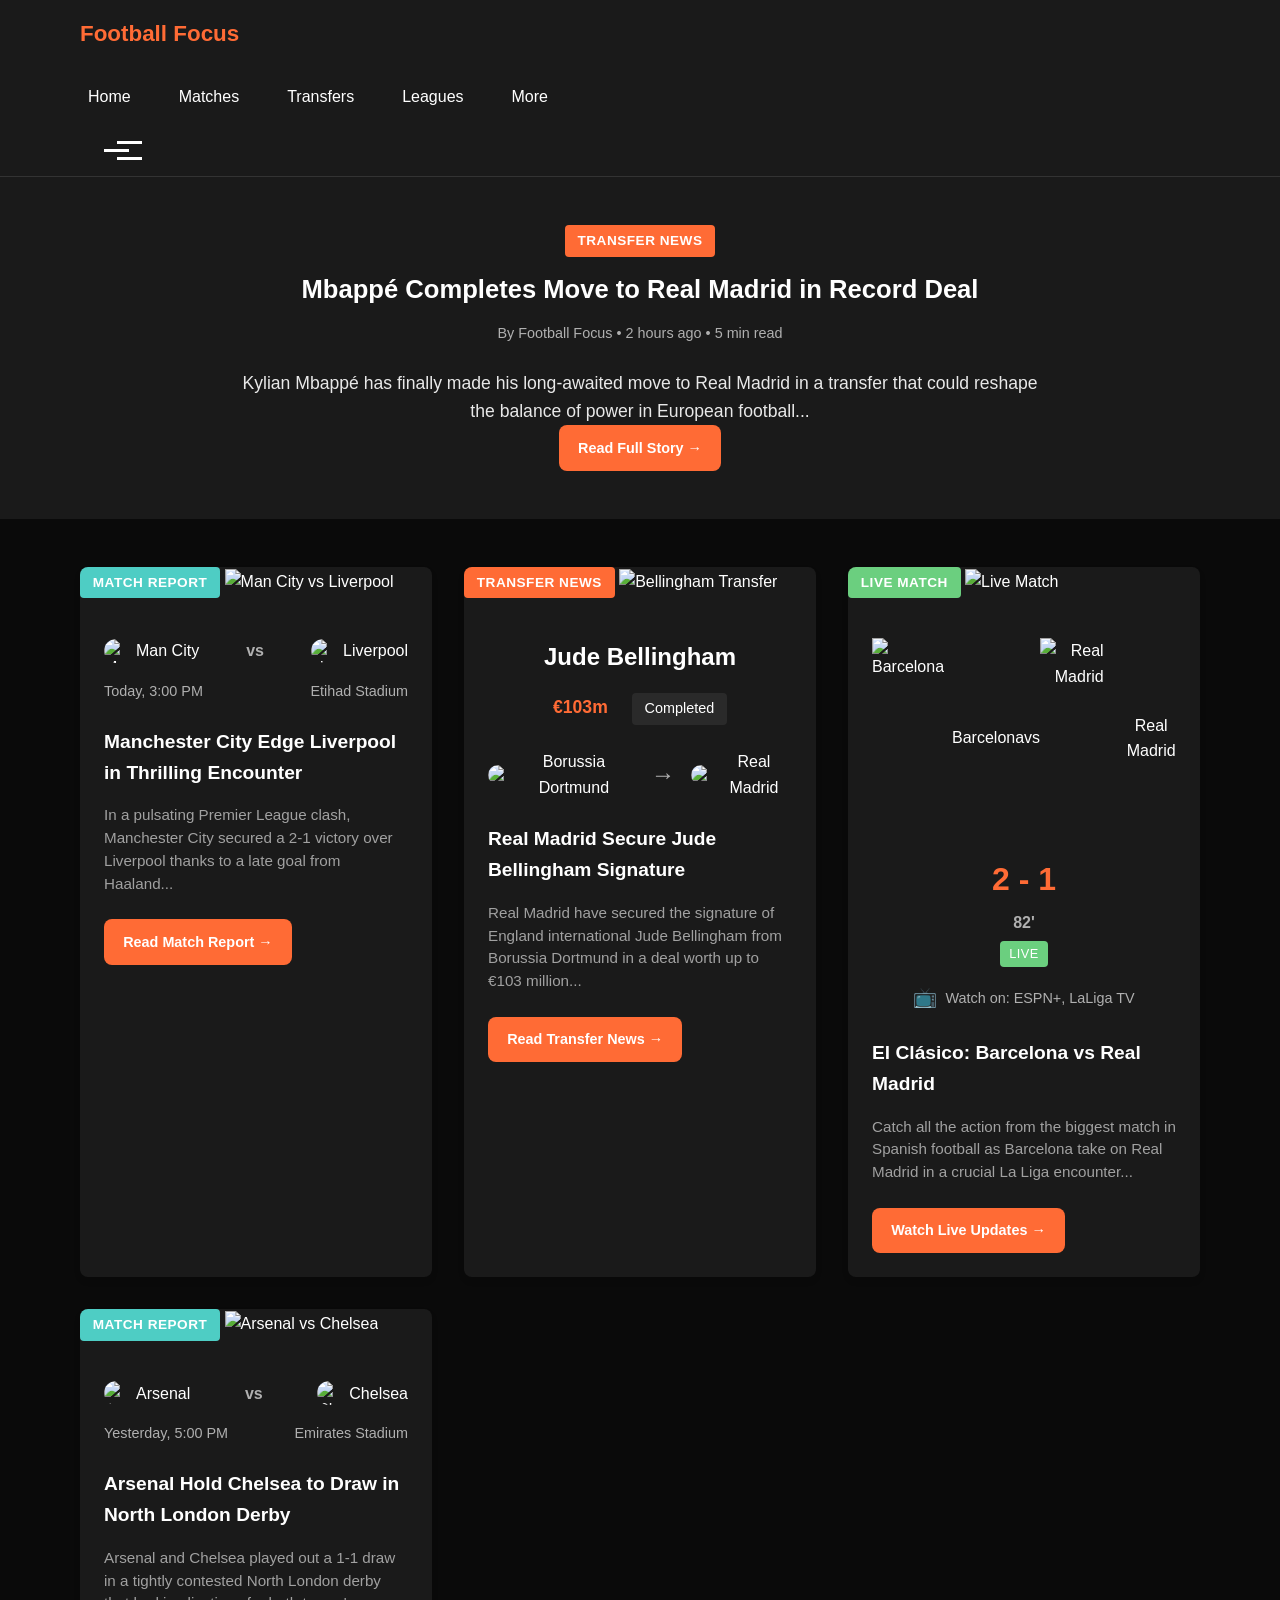
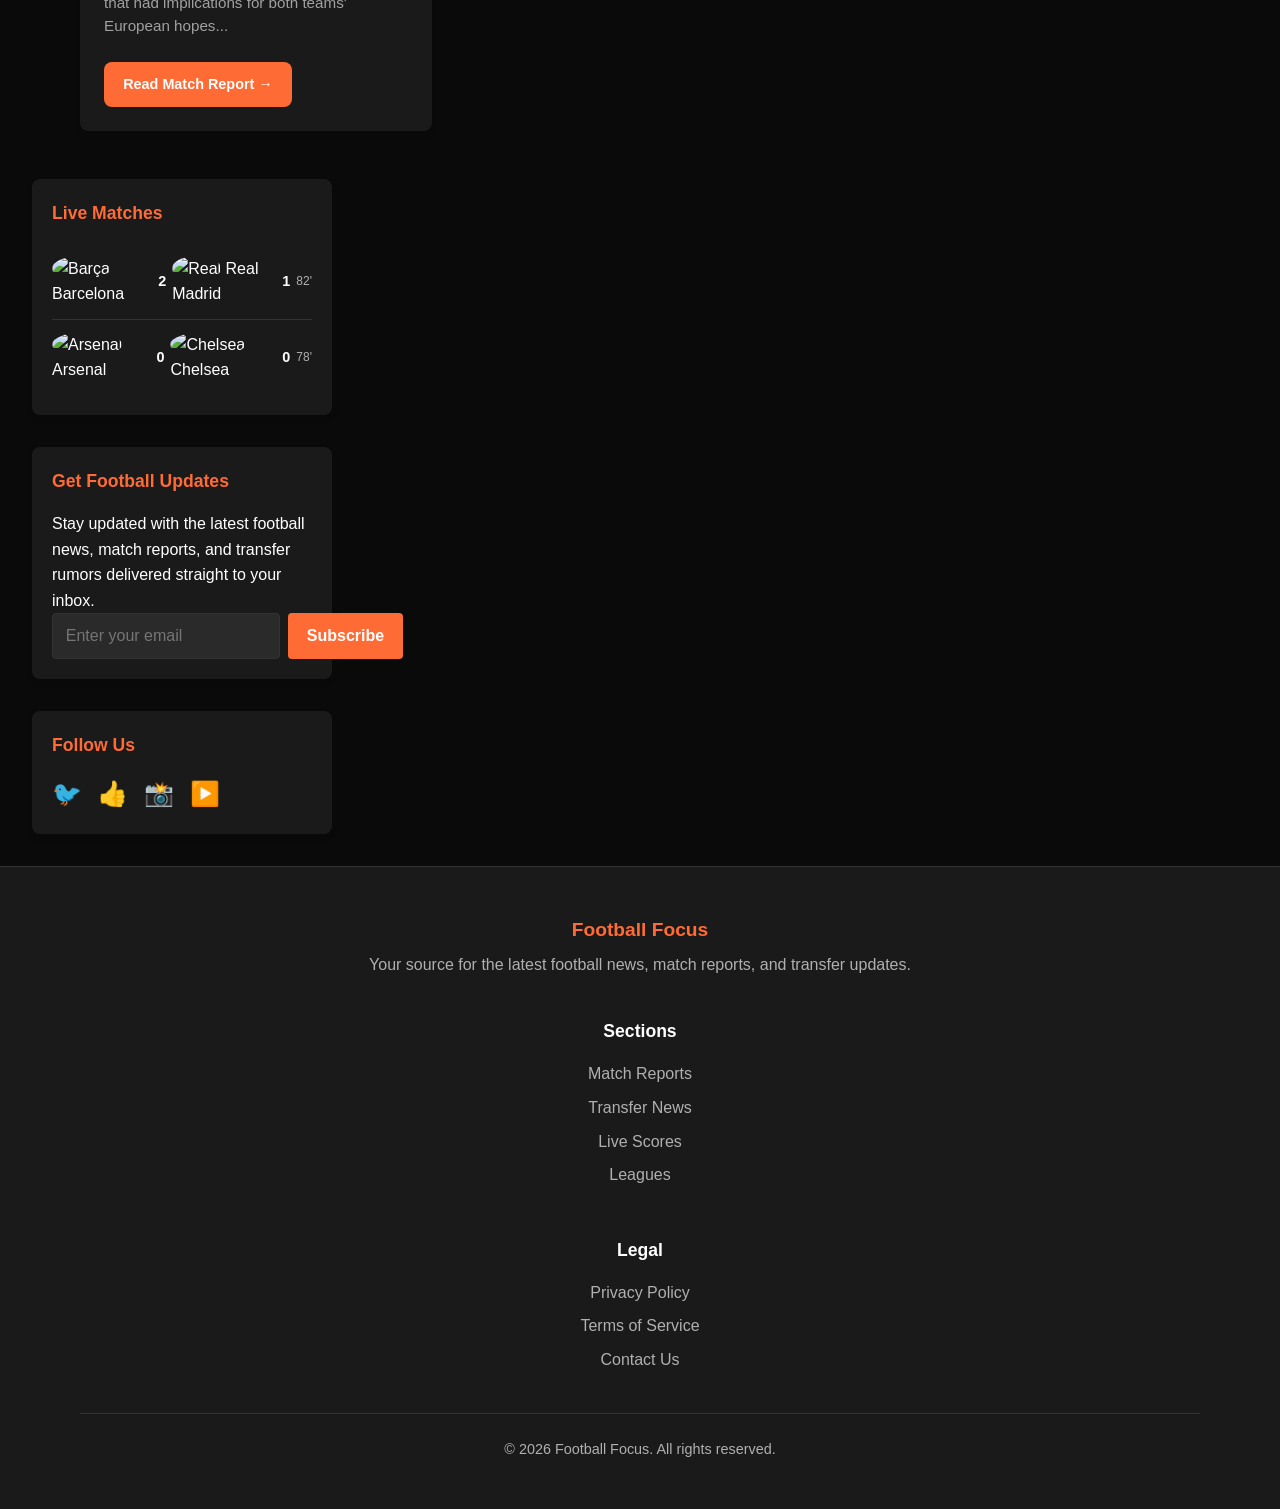
==== index.html @ b319844b "Initial commit: Football blog design for casual fans with dark mode, match reports, transfer news, a" ====
<!DOCTYPE html>
<html lang="en">
<head>
    <meta charset="UTF-8">
    <meta name="viewport" content="width=device-width, initial-scale=1.0">
    <title>Football Focus - Latest Football News</title>
    <link rel="stylesheet" href="style.css">
    <link rel="stylesheet" href="mobile.css">
</head>
<body>
    <header class="site-header">
        <div class="container">
            <div class="logo">
                <h1>Football Focus</h1>
            </div>
            <nav class="nav-menu">
                <ul>
                    <li><a href="#">Home</a></li>
                    <li><a href="#">Matches</a></li>
                    <li><a href="#">Transfers</a></li>
                    <li><a href="#">Leagues</a></li>
                    <li><a href="#">More</a></li>
                </ul>
            </nav>
            <button class="mobile-menu-toggle" aria-label="Open menu">
                <span class="hamburger"></span>
            </button>
        </div>
    </header>

    <main class="site-main">
        <section class="hero-section">
            <div class="container">
                <article class="featured-article">
                    <div class="article-category transfer-news">Transfer News</div>
                    <h2>Mbappé Completes Move to Real Madrid in Record Deal</h2>
                    <p class="article-meta">By Football Focus • 2 hours ago • 5 min read</p>
                    <p class="article-excerpt">Kylian Mbappé has finally made his long-awaited move to Real Madrid in a transfer that could reshape the balance of power in European football...</p>
                    <a href="#" class="read-more">Read Full Story →</a>
                </article>
            </div>
        </section>

        <section class="content-section">
            <div class="container">
                <div class="articles-grid">
                    <!-- Match Report -->
                    <article class="article-card match-report">
                        <div class="article-category match-report">Match Report</div>
                        <img src="https://via.placeholder.com/400x250/1a1a1a/ffffff?text=Man+City+vs+Liverpool" alt="Man City vs Liverpool">
                        <div class="match-info">
                            <div class="teams">
                                <div class="team home">
                                    <img src="https://via.placeholder.com/30/ffffff/000000?text=MC" alt="Man City">
                                    <span>Man City</span>
                                </div>
                                <div class="vs">vs</div>
                                <div class="team away">
                                    <img src="https://via.placeholder.com/30/ffffff/000000?text=LIV" alt="Liverpool">
                                    <span>Liverpool</span>
                                </div>
                            </div>
                            <div class="match-details">
                                <span class="match-time">Today, 3:00 PM</span>
                                <span class="match-venue">Etihad Stadium</span>
                            </div>
                        </div>
                        <h3>Manchester City Edge Liverpool in Thrilling Encounter</h3>
                        <p class="article-excerpt">In a pulsating Premier League clash, Manchester City secured a 2-1 victory over Liverpool thanks to a late goal from Haaland...</p>
                        <a href="#" class="read-more">Read Match Report →</a>
                    </article>

                    <!-- Transfer News -->
                    <article class="article-card transfer-news">
                        <div class="article-category transfer-news">Transfer News</div>
                        <img src="https://via.placeholder.com/400x250/1a1a1a/ffffff?text=Bellingham+Transfer" alt="Bellingham Transfer">
                        <div class="transfer-info">
                            <div class="player-name">Jude Bellingham</div>
                            <div class="transfer-details">
                                <span class="transfer-fee">€103m</span>
                                <span class="transfer-status">Completed</span>
                            </div>
                            <div class="clubs">
                                <div class="club from">
                                    <img src="https://via.placeholder.com/20/ffffff/000000?text=DOR" alt="Dortmund">
                                    <span>Borussia Dortmund</span>
                                </div>
                                <div class="arrow">→</div>
                                <div class="club to">
                                    <img src="https://via.placeholder.com/20/ffffff/000000?text=REAL" alt="Real Madrid">
                                    <span>Real Madrid</span>
                                </div>
                            </div>
                        </div>
                        <h3>Real Madrid Secure Jude Bellingham Signature</h3>
                        <p class="article-excerpt">Real Madrid have secured the signature of England international Jude Bellingham from Borussia Dortmund in a deal worth up to €103 million...</p>
                        <a href="#" class="read-more">Read Transfer News →</a>
                    </article>

                    <!-- Live Match Info -->
                    <article class="article-card live-match">
                        <div class="article-category live-match">Live Match</div>
                        <img src="https://via.placeholder.com/400x250/1a1a1a/ffffff?text=Live+Match" alt="Live Match">
                        <div class="live-match-info">
                            <div class="teams">
                                <div class="team home">
                                    <img src="https://via.placeholder.com/30/ffffff/000000?text=BAR" alt="Barcelona">
                                    <span>Barcelona</span>
                                </div>
                                <div class="vs">vs</div>
                                <div class="team away">
                                    <img src="https://via.placeholder.com/30/ffffff/000000?text=REAL" alt="Real Madrid">
                                    <span>Real Madrid</span>
                                </div>
                            </div>
                            <div class="match-status">
                                <div class="score">2 - 1</div>
                                <div class="match-time">82'</div>
                                <div class="match-status-text">Live</div>
                            </div>
                            <div class="where-to-watch">
                                <span class="watch-icon">📺</span>
                                <span>Watch on: ESPN+, LaLiga TV</span>
                            </div>
                        </div>
                        <h3>El Clásico: Barcelona vs Real Madrid</h3>
                        <p class="article-excerpt">Catch all the action from the biggest match in Spanish football as Barcelona take on Real Madrid in a crucial La Liga encounter...</p>
                        <a href="#" class="read-more">Watch Live Updates →</a>
                    </article>

                    <!-- Another Match Report -->
                    <article class="article-card match-report">
                        <div class="article-category match-report">Match Report</div>
                        <img src="https://via.placeholder.com/400x250/1a1a1a/ffffff?text=Arsenal+Chelsea" alt="Arsenal vs Chelsea">
                        <div class="match-info">
                            <div class="teams">
                                <div class="team home">
                                    <img src="https://via.placeholder.com/30/ffffff/000000?text=ARS" alt="Arsenal">
                                    <span>Arsenal</span>
                                </div>
                                <div class="vs">vs</div>
                                <div class="team away">
                                    <img src="https://via.placeholder.com/30/ffffff/000000?text=CHE" alt="Chelsea">
                                    <span>Chelsea</span>
                                </div>
                            </div>
                            <div class="match-details">
                                <span class="match-time">Yesterday, 5:00 PM</span>
                                <span class="match-venue">Emirates Stadium</span>
                            </div>
                        </div>
                        <h3>Arsenal Hold Chelsea to Draw in North London Derby</h3>
                        <p class="article-excerpt">Arsenal and Chelsea played out a 1-1 draw in a tightly contested North London derby that had implications for both teams' European hopes...</p>
                        <a href="#" class="read-more">Read Match Report →</a>
                    </article>
                </div>
            </div>
        </section>

        <aside class="sidebar">
            <div class="widget live-tracker">
                <h3>Live Matches</h3>
                <div class="live-match-item">
                    <div class="teams">
                        <div class="team">
                            <img src="https://via.placeholder.com/20/ffffff/000000?text=BAR" alt="Barça">
                            <span>Barcelona</span>
                        </div>
                        <span class="score">2</span>
                    </div>
                    <div class="teams">
                        <div class="team">
                            <img src="https://via.placeholder.com/20/ffffff/000000?text=REAL" alt="Real">
                            <span>Real Madrid</span>
                        </div>
                        <span class="score">1</span>
                    </div>
                    <div class="match-time">82'</div>
                </div>
                <div class="live-match-item">
                    <div class="teams">
                        <div class="team">
                            <img src="https://via.placeholder.com/20/ffffff/000000?text=ARS" alt="Arsenal">
                            <span>Arsenal</span>
                        </div>
                        <span class="score">0</span>
                    </div>
                    <div class="teams">
                        <div class="team">
                            <img src="https://via.placeholder.com/20/ffffff/000000?text=CHE" alt="Chelsea">
                            <span>Chelsea</span>
                        </div>
                        <span class="score">0</span>
                    </div>
                    <div class="match-time">78'</div>
                </div>
            </div>
            
            <div class="widget newsletter">
                <h3>Get Football Updates</h3>
                <p>Stay updated with the latest football news, match reports, and transfer rumors delivered straight to your inbox.</p>
                <form class="newsletter-form">
                    <input type="email" placeholder="Enter your email" required>
                    <button type="submit">Subscribe</button>
                </form>
            </div>
            
            <div class="widget social">
                <h3>Follow Us</h3>
                <div class="social-links">
                    <a href="#" aria-label="Twitter"><span>🐦</span></a>
                    <a href="#" aria-label="Facebook"><span>👍</span></a>
                    <a href="#" aria-label="Instagram"><span>📸</span></a>
                    <a href="#" aria-label="YouTube"><span>▶️</span></a>
                </div>
            </div>
        </aside>
    </main>

    <footer class="site-footer">
        <div class="container">
            <div class="footer-content">
                <div class="footer-info">
                    <h4>Football Focus</h4>
                    <p>Your source for the latest football news, match reports, and transfer updates.</p>
                </div>
                <div class="footer-links">
                    <h4>Sections</h4>
                    <ul>
                        <li><a href="#">Match Reports</a></li>
                        <li><a href="#">Transfer News</a></li>
                        <li><a href="#">Live Scores</a></li>
                        <li><a href="#">Leagues</a></li>
                    </ul>
                </div>
                <div class="footer-links">
                    <h4>Legal</h4>
                    <ul>
                        <li><a href="#">Privacy Policy</a></li>
                        <li><a href="#">Terms of Service</a></li>
                        <li><a href="#">Contact Us</a></li>
                    </ul>
                </div>
            </div>
            <div class="footer-bottom">
                <p>&copy; 2026 Football Focus. All rights reserved.</p>
            </div>
        </div>
    </footer>

    <script src="script.js"></script>
</body>
</html>
---- style.css ----
/* Football Focus - Dark Mode Blog Design */
:root {
    --bg-primary: #0a0a0a;
    --bg-secondary: #1a1a1a;
    --bg-tertiary: #2a2a2a;
    --text-primary: #ffffff;
    --text-secondary: #b0b0b0;
    --accent-primary: #ff6b35;
    --accent-secondary: #4ecdc4;
    --border-color: #333333;
    --success-color: #6bcf7f;
    --warning-color: #ffd93d;
    --error-color: #ff6b6b;
    
    --font-primary: 'Inter', -apple-system, BlinkMacSystemFont, 'Segoe UI', Roboto, sans-serif;
    
    --border-radius: 8px;
    --border-radius-sm: 4px;
    --transition-speed: 0.3s;
}

* {
    margin: 0;
    padding: 0;
    box-sizing: border-box;
}

body {
    font-family: var(--font-primary);
    background-color: var(--bg-primary);
    color: var(--text-primary);
    line-height: 1.6;
}

.container {
    width: 90%;
    max-width: 1200px;
    margin: 0 auto;
    padding: 0 1rem;
}

a {
    color: var(--text-primary);
    text-decoration: none;
    transition: color var(--transition-speed);
}

a:hover {
    color: var(--accent-primary);
}

/* Header Styles */
.site-header {
    background-color: var(--bg-secondary);
    border-bottom: 1px solid var(--border-color);
    position: sticky;
    top: 0;
    z-index: 1000;
}

.logo h1 {
    font-size: 1.8rem;
    font-weight: 700;
    color: var(--accent-primary);
    padding: 1.5rem 0;
}

.nav-menu ul {
    display: flex;
    list-style: none;
    gap: 2rem;
}

.nav-menu ul li a {
    font-weight: 500;
    padding: 0.5rem 0;
    position: relative;
}

.nav-menu ul li a::after {
    content: '';
    position: absolute;
    bottom: 0;
    left: 0;
    width: 0;
    height: 2px;
    background-color: var(--accent-primary);
    transition: width var(--transition-speed);
}

.nav-menu ul li a:hover::after {
    width: 100%;
}

.mobile-menu-toggle {
    display: none;
    background: none;
    border: none;
    color: var(--text-primary);
    font-size: 1.5rem;
    padding: 1.5rem;
}

.hamburger {
    display: block;
    width: 25px;
    height: 3px;
    background-color: var(--text-primary);
    position: relative;
}

.hamburger::before,
.hamburger::after {
    content: '';
    position: absolute;
    width: 25px;
    height: 3px;
    background-color: var(--text-primary);
}

.hamburger::before {
    top: -8px;
}

.hamburger::after {
    top: 8px;
}

/* Hero Section */
.hero-section {
    padding: 3rem 0;
    background-color: var(--bg-secondary);
}

.featured-article {
    text-align: center;
    max-width: 800px;
    margin: 0 auto;
}

.article-category {
    display: inline-block;
    background-color: var(--accent-primary);
    color: white;
    padding: 0.3rem 0.8rem;
    border-radius: var(--border-radius-sm);
    font-size: 0.85rem;
    font-weight: 600;
    text-transform: uppercase;
    letter-spacing: 0.5px;
    margin-bottom: 1rem;
}

.transfer-article .article-category {
    background-color: var(--accent-primary);
}

.match-report .article-category {
    background-color: var(--accent-secondary);
}

.live-match .article-category {
    background-color: var(--success-color);
}

.featured-article h2 {
    font-size: 2.2rem;
    margin-bottom: 1rem;
    line-height: 1.3;
}

.article-meta {
    color: var(--text-secondary);
    font-size: 0.9rem;
    margin-bottom: 1.5rem;
}

.article-excerpt {
    font-size: 1.1rem;
    margin-bottom 2rem;
    opacity: 0.9;
}

.read-more {
    display: inline-block;
    background-color: var(--accent-primary);
    color: white;
    padding: 0.8rem 1.5rem;
    border-radius: var(--border-radius);
    font-weight: 600;
    transition: background-color var(--transition-speed);
}

.read-more:hover {
    background-color: #e55a2b;
}

/* Content Section */
.content-section {
    padding: 3rem 0;
}

.articles-grid {
    display: grid;
    grid-template-columns: repeat(auto-fit, minmax(300px, 1fr));
    gap: 2rem;
}

.article-card {
    background-color: var(--bg-secondary);
    border-radius: var(--border-radius);
    overflow: hidden;
    box-shadow: 0 4px 6px rgba(0, 0, 0, 0.1);
    transition: transform var(--transition-speed), box-shadow var(--transition-speed);
}

.article-card:hover {
    transform: translateY(-5px);
    box-shadow: 0 8px 15px rgba(0, 0, 0, 0.2);
}

.article-card img {
    width: 100%;
    height: 200px;
    object-fit: cover;
}

.match-info, .transfer-info, .live-match-info {
    padding: 1.5rem;
}

.match-info .teams {
    display: flex;
    align-items: center;
    justify-content: space-between;
    margin-bottom: 1rem;
}

.match-info .team {
    display: flex;
    align-items: center;
    gap: 0.5rem;
}

.match-info .team img {
    width: 24px;
    height: 24px;
    border-radius: 50%;
}

.match-info .vs {
    font-weight: 600;
    color: var(--text-secondary);
}

.match-info .match-details {
    display: flex;
    justify-content: space-between;
    font-size: 0.9rem;
    color: var(--text-secondary);
    margin-top: 1rem;
}

.match-info .match-time,
.match-info .match-venue {
    display: flex;
    align-items: center;
    gap: 0.3rem;
}

.transfer-info {
    text-align: center;
}

.transfer-info .player-name {
    font-size: 1.5rem;
    font-weight: 600;
    margin-bottom: 1rem;
}

.transfer-info .transfer-details {
    display: flex;
    justify-content: center;
    gap: 1.5rem;
    margin-bottom: 1.5rem;
    font-size: 1.1rem;
}

.transfer-info .transfer-fee {
    color: var(--accent-primary);
    font-weight: 600;
}

.transfer-info .transfer-status {
    background-color: var(--bg-tertiary);
    color: var(--text-primary);
    padding: 0.3rem 0.8rem;
    border-radius: var(--border-radius-sm);
    font-size: 0.9rem;
}

.transfer-info .clubs {
    display: flex;
    align-items: center;
    justify-content: center;
    gap: 1rem;
}

.transfer-info .club {
    display: flex;
    align-items: center;
    gap: 0.3rem;
}

.transfer-info .club img {
    width: 20px;
    height: 20px;
    border-radius: 50%;
}

.transfer-info .arrow {
    font-size: 1.5rem;
    color: var(--text-secondary);
}

.live-match-info {
    text-align: center;
}

.live-match-info .teams {
    display: flex;
    align-items: center;
    justify-content: space-between;
    margin-bottom: 1rem;
}

.live-match-info .team {
    display: flex;
    align-items: center;
    gap: 0.5rem;
}

.live-match-info .match-status {
    display: flex;
    flex-direction: column;
    align-items: center;
    gap: 0.3rem;
}

.live-match-info .score {
    font-size: 2rem;
    font-weight: 700;
    color: var(--accent-primary);
}

.live-match-info .match-time {
    font-weight: 600;
    color: var(--text-secondary);
}

.live-match-info .match-status-text {
    background-color: var(--success-color);
    color: white;
    padding: 0.2rem 0.6rem;
    border-radius: var(--border-radius-sm);
    font-size: 0.8rem;
    text-transform: uppercase;
    letter-spacing: 0.5px;
}

.live-match-info .where-to-watch {
    display: flex;
    align-items: center;
    justify-content: center;
    gap: 0.5rem;
    margin-top: 1rem;
    font-size: 0.9rem;
    color: var(--text-secondary);
}

.live-match-info .watch-icon {
    font-size: 1.2rem;
}

.article-card h3 {
    font-size: 1.4rem;
    margin: 0 1.5rem 1rem;
}

.article-card .article-excerpt {
    margin: 0 1.5rem 1.5rem;
    color: var(--text-secondary);
    line-height: 1.5;
}

.article-card .read-more {
    display: block;
    width: fit-content;
    margin: 0 1.5rem 1.5rem;
}

/* Sidebar Styles */
.sidebar {
    display: none; /* Hidden on mobile by default */
}

@media (min-width: 768px) {
    .sidebar {
        display: block;
        width: 300px;
        margin-left: 2rem;
    }
    
    .content-section {
        display: flex;
        gap: 2rem;
    }
    
    .articles-grid {
        grid-template-columns: repeat(auto-fill, minmax(280px, 1fr));
        flex: 1;
    }
}

.widget {
    background-color: var(--bg-secondary);
    border-radius: var(--border-radius);
    padding: 1.5rem;
    margin-bottom: 2rem;
    box-shadow: 0 4px 6px rgba(0, 0, 0, 0.1);
}

.widget h3 {
    font-size: 1.2rem;
    margin-bottom: 1rem;
    color: var(--accent-primary);
}

.live-tracker .live-match-item {
    display: flex;
    justify-content: space-between;
    align-items: center;
    padding: 1rem 0;
    border-bottom: 1px solid var(--border-color);
}

.live-tracker .live-match-item:last-child {
    border-bottom: none;
}

.live-tracker .teams {
    display: flex;
    align-items: center;
    gap: 0.5rem;
}

.live-tracker .team img {
    width: 16px;
    height: 16px;
    border-radius: 50%;
}

.live-tracker .score {
    font-weight: 600;
    min-width: 25px;
    text-align: center;
}

.live-tracker .match-time {
    font-size: 0.85rem;
    color: var(--text-secondary);
}

.newsletter-form {
    display: flex;
    gap: 0.5rem;
}

.newsletter-form input {
    flex: 1;
    padding: 0.8rem;
    border: 1px solid var(--border-color);
    background-color: var(--bg-tertiary);
    color: var(--text-primary);
    border-radius: var(--border-radius-sm);
}

.newsletter-form button {
    background-color: var(--accent-primary);
    color: white;
    border: none;
    padding: 0.8rem 1.2rem;
    border-radius: var(--border-radius-sm);
    font-weight: 600;
    cursor: pointer;
    transition: background-color var(--transition-speed);
}

.newsletter-form button:hover {
    background-color: #e55a2b;
}

.social-links {
    display: flex;
    gap: 1rem;
}

.social-links a {
    font-size: 1.5rem;
    transition: transform var(--transition-speed);
}

.social-links a:hover {
    transform: translateY(-3px);
    color: var(--accent-primary);
}

/* Footer Styles */
.site-footer {
    background-color: var(--bg-secondary);
    border-top: 1px solid var(--border-color);
    padding: 3rem 0;
}

.footer-content {
    display: flex;
    justify-content: space-between;
    flex-wrap: wrap;
    gap: 2rem;
    margin-bottom: 2rem;
}

.footer-info h4 {
    font-size: 1.2rem;
    margin-bottom: 0.5rem;
    color: var(--accent-primary);
}

.footer-info p {
    color: var(--text-secondary);
    line-height: 1.5;
}

.footer-links h4 {
    font-size: 1.1rem;
    margin-bottom: 1rem;
    color: var(--text-primary);
}

.footer-links ul {
    list-style: none;
}

.footer-links ul li {
    margin-bottom: 0.5rem;
}

.footer-links ul li a {
    color: var(--text-secondary);
    transition: color var(--transition-speed);
}

.footer-links ul li a:hover {
    color: var(--text-primary);
}

.footer-bottom {
    text-align: center;
    color: var(--text-secondary);
    font-size: 0.9rem;
    border-top: 1px solid var(--border-color);
    padding-top: 1.5rem;
}

/* Responsive Breakpoints */
@media (max-width: 768px) {
    .nav-menu {
        display: none;
    }
    
    .mobile-menu-toggle {
        display: block;
    }
    
    .logo h1 {
        font-size: 1.5rem;
    }
    
    .hero-section {
        padding: 2rem 0;
    }
    
    .featured-article h2 {
        font-size: 1.8rem;
    }
    
    .articles-grid {
        grid-template-columns: 1fr;
    }
    
    .sidebar {
        display: none;
    }
    
    .footer-content {
        flex-direction: column;
        text-align: center;
    }
    
    .footer-links {
        margin-top: 1.5rem;
    }
    
    .footer-links h4 {
        margin-top: 1.5rem;
    }
}

/* Dark Mode Enhancements */
@media (prefers-color-scheme: dark) {
    :root {
        --bg-primary: #0a0a0a;
        --bg-secondary: #1a1a1a;
        --bg-tertiary: #2a2a2a;
    }
}

/* Animation for live scores */
@keyframes pulse {
    0% {
        opacity: 1;
    }
    50% {
        opacity: 0.7;
    }
    100% {
        opacity: 1;
    }
}

.live-match-info .score {
    animation: pulse 2s infinite;
}
---- mobile.css ----
/* Mobile-Specific Enhancements for Football Focus */

/* Touch-friendly adjustments */
.nav-menu ul li a {
    padding: 1rem 0.5rem;
    min-height: 44px; /* Minimum touch target size */
    display: flex;
    align-items: center;
}

.mobile-menu-toggle {
    min-width: 44px;
    min-height: 44px;
    display: flex;
    align-items: center;
    justify-content: center;
}

/* Article card touch enhancements */
.article-card {
    touch-action: manipulation; /* Better touch response */
}

.article-card:active {
    transform: translateY(-2px);
}

/* Form element touch optimization */
.newsletter-form input,
.newsletter-form button {
    min-height: 44px;
    font-size: 1rem; /* Readable on small screens */
}

/* Improved spacing for mobile */
.widget {
    padding: 1.25rem;
}

.widget h3 {
    font-size: 1.1rem;
}

.live-tracker .live-match-item {
    padding: 0.75rem 0;
}

.live-tracker .team img {
    width: 14px;
    height: 14px;
}

.live-tracker .score {
    min-width: 20px;
    font-size: 0.9rem;
}

.live-tracker .match-time {
    font-size: 0.75rem;
}

/* Footer adjustments for mobile */
.footer-content {
    gap: 1.5rem;
}

.footer-info,
.footer-links {
    text-align: center;
    width: 100%;
}

.footer-links h4 {
    margin-top: 1rem;
}

/* Header logo adjustment */
.logo h1 {
    font-size: 1.4rem;
    padding: 1rem 0;
}

/* Article typography adjustments for mobile */
.featured-article h2 {
    font-size: 1.6rem;
}

.article-card h3 {
    font-size: 1.2rem;
}

.article-card .article-excerpt {
    font-size: 0.95rem;
}

.read-more {
    padding: 0.7rem 1.2rem;
    font-size: 0.9rem;
}

/* Hamburger menu animation */
.hamburger.active {
    background-color: transparent;
}

.hamburger.active::before {
    transform: rotate(45deg) translate(5px, 5px);
    background-color: var(--text-primary);
}

.hamburger.active::after {
    transform: rotate(-45deg) translate(5px, -5px);
    background-color: var(--text-primary);
}

/* Prevent text selection on double tap */
* {
    -webkit-touch-callout: none; /* iOS Safari */
    -webkit-user-select: none; /* Safari */
    -khtml-user-select: none; /* Konqueror HTML */
    -moz-user-select: none; /* Firefox */
    -ms-user-select: none; /* IE */
    user-select: none; /* Non-prefixed version, currently supported by Chrome, Edge, Opera and Safari */
}

a, button, input, textarea, select {
    -webkit-user-select: text; /* Allow text selection in interactive elements */
    -moz-user-select: text;
    -ms-user-select: text;
    user-select: text;
}
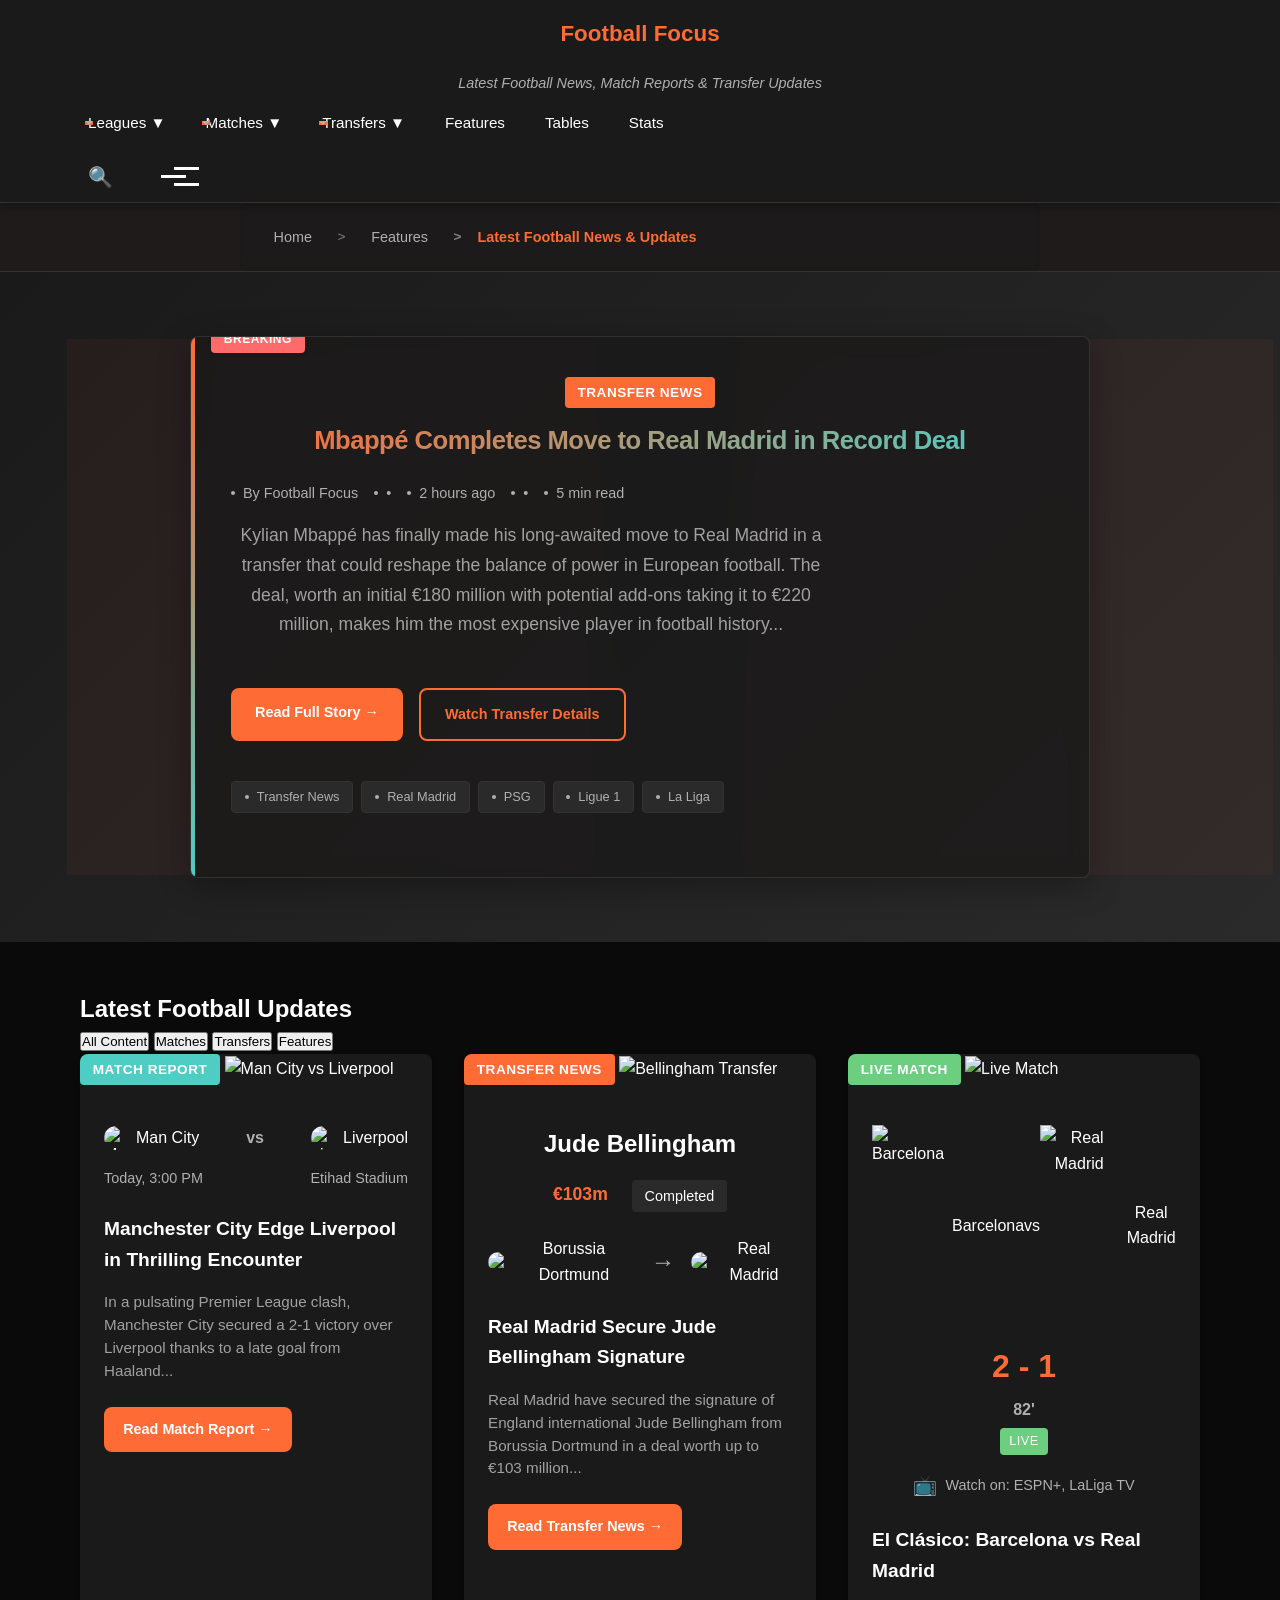
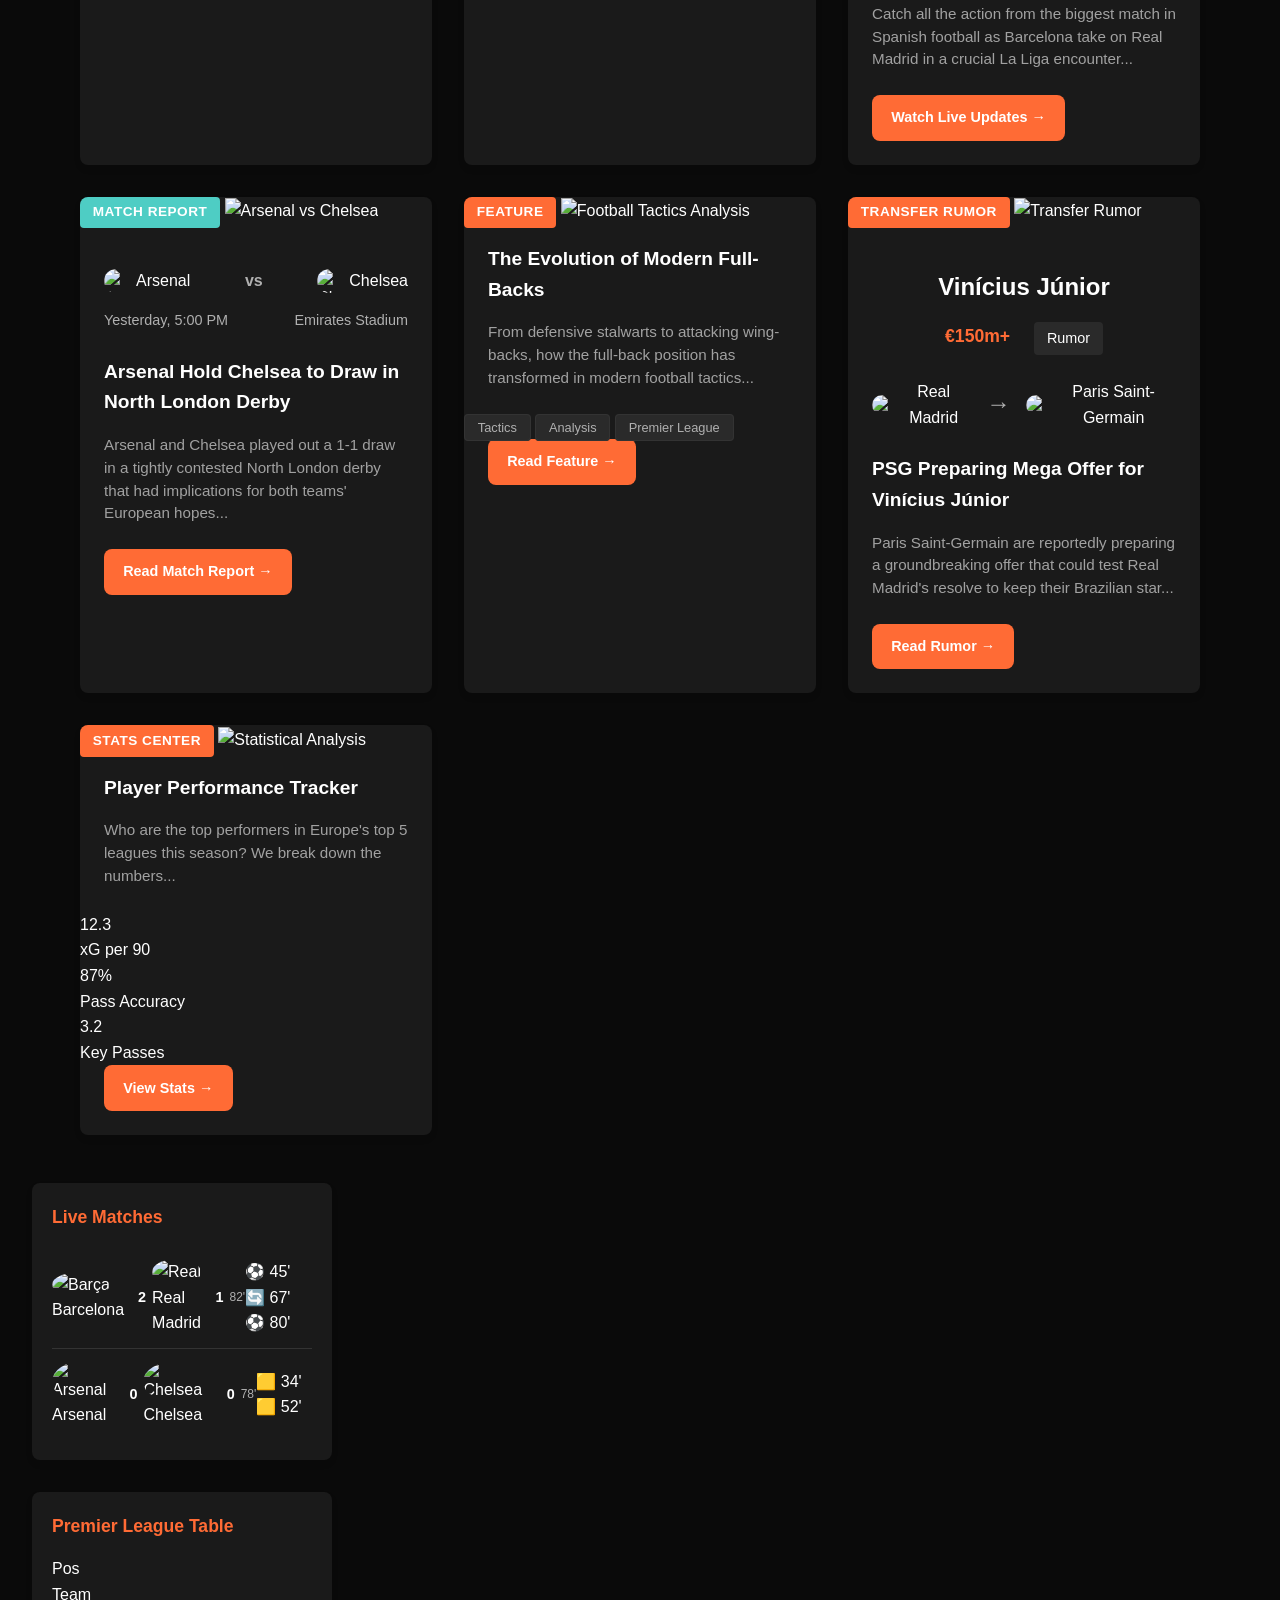
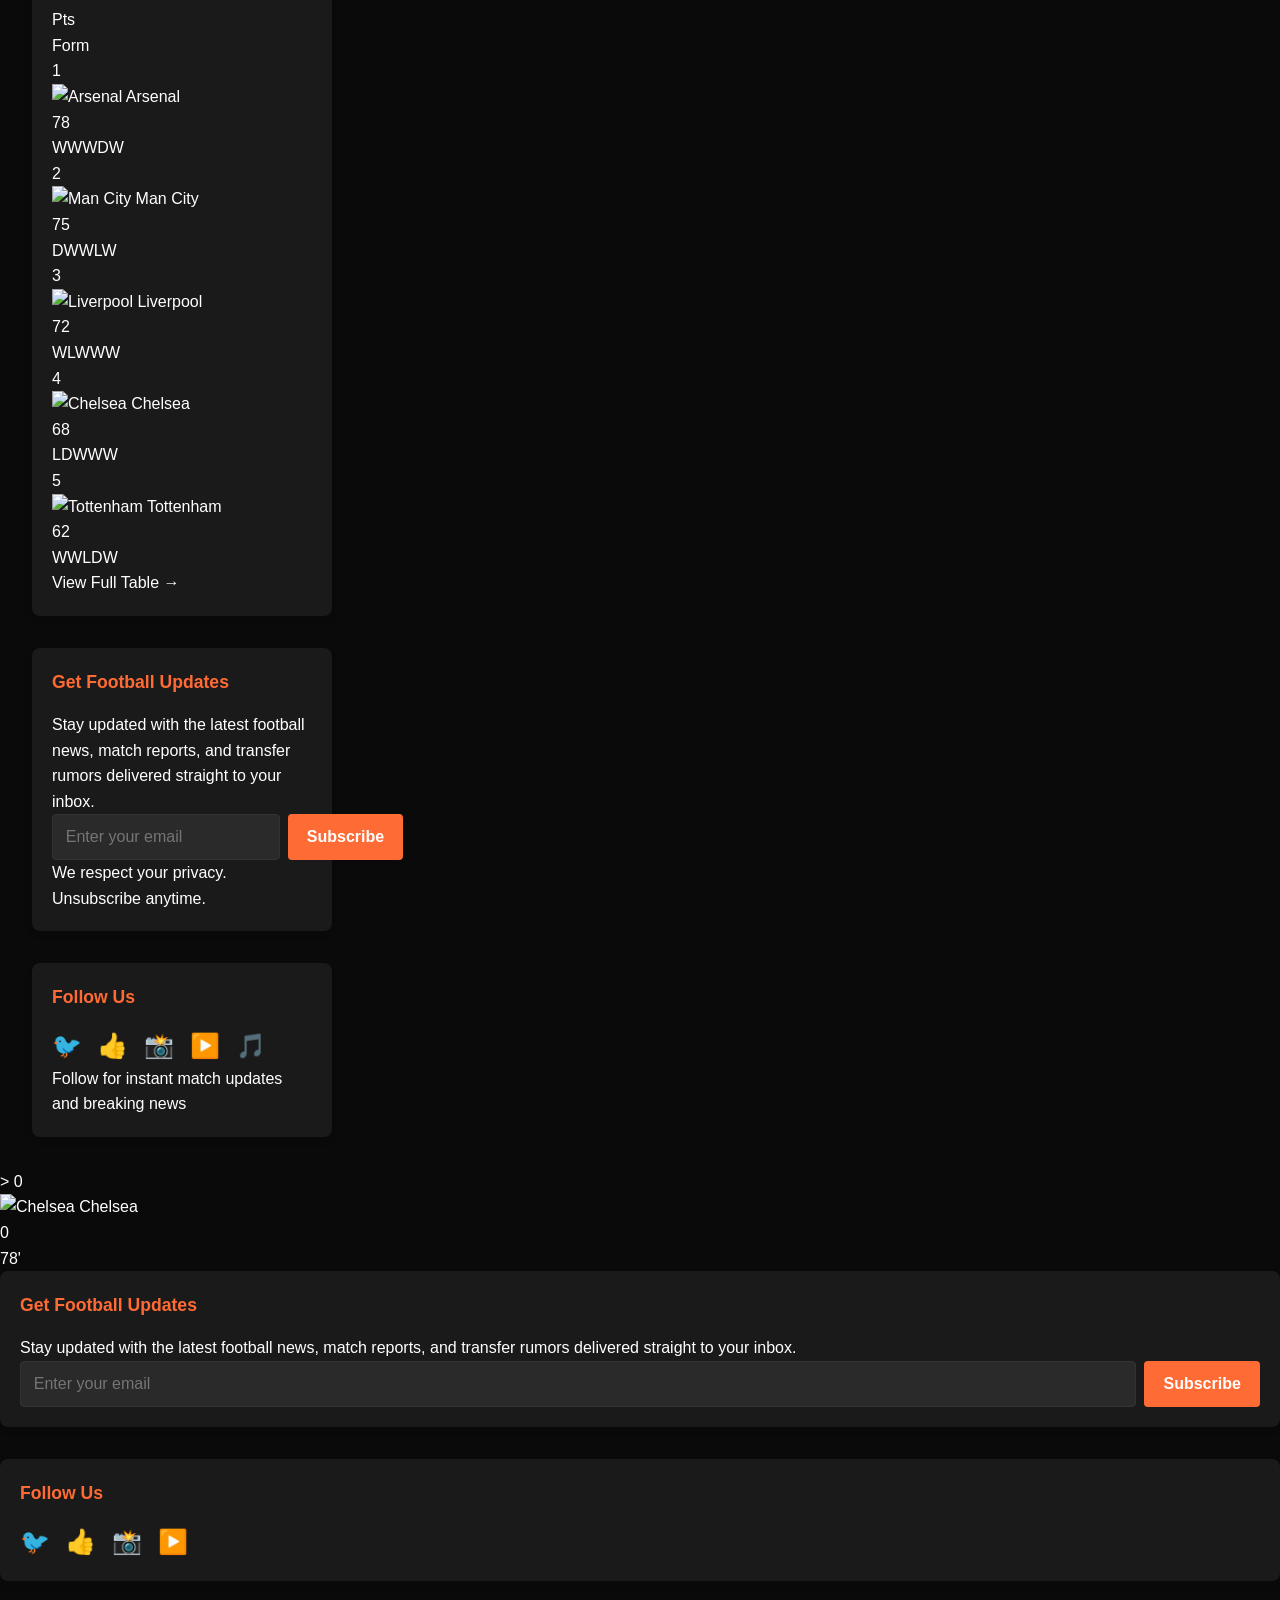
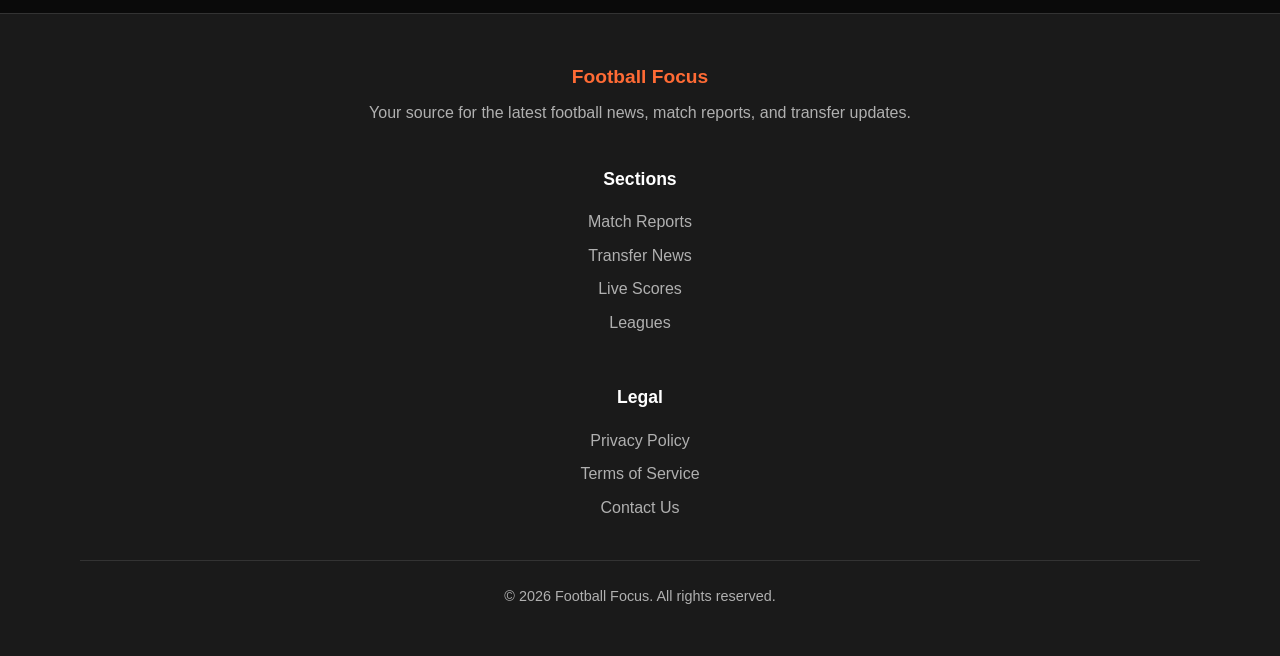
==== commit 9469304b: "Final update: Enhanced football blog design with improved menus, featured section, breadcrumbs, and " ====
--- a/index.html
+++ b/index.html
@@ -12,37 +12,117 @@
         <div class="container">
             <div class="logo">
                 <h1>Football Focus</h1>
+                <p class="tagline">Latest Football News, Match Reports & Transfer Updates</p>
             </div>
             <nav class="nav-menu">
                 <ul>
-                    <li><a href="#">Home</a></li>
-                    <li><a href="#">Matches</a></li>
-                    <li><a href="#">Transfers</a></li>
-                    <li><a href="#">Leagues</a></li>
-                    <li><a href="#">More</a></li>
+                    <li class="has-dropdown">
+                        <a href="#">Leagues ▼</a>
+                        <ul class="dropdown-menu">
+                            <li><a href="#">Premier League</a></li>
+                            <li><a href="#">La Liga</a></li>
+                            <li><a href="#">Bundesliga</a></li>
+                            <li><a href="#">Serie A</a></li>
+                            <li><a href="#">Ligue 1</a></li>
+                            <li><a href="#">Champions League</a></li>
+                            <li><a href="#">Europa League</a></li>
+                            <li><a href="#">International</a></li>
+                        </ul>
+                    </li>
+                    <li class="has-dropdown">
+                        <a href="#">Matches ▼</a>
+                        <ul class="dropdown-menu">
+                            <li><a href="#">Today's Matches</a></li>
+                            <li><a href="#">Live Now</a></li>
+                            <li><a href="#">Upcoming Fixtures</a></li>
+                            <li><a href="#">Recent Results</a></li>
+                        </ul>
+                    </li>
+                    <li class="has-dropdown">
+                        <a href="#">Transfers ▼</a>
+                        <ul class="dropdown-menu">
+                            <li><a href="#">Latest Transfers</a></li>
+                            <li><a href="#">Transfer Rumors</a></li>
+                            <li><a href="#">Free Agents</a></li>
+                            <li><a href="#">Transfer Deadline Day</a></li>
+                        </ul>
+                    </li>
+                    <li><a href="#">Features</a></li>
+                    <li><a href="#">Tables</a></li>
+                    <li><a href="#">Stats</a></li>
                 </ul>
             </nav>
-            <button class="mobile-menu-toggle" aria-label="Open menu">
-                <span class="hamburger"></span>
-            </button>
+            <div class="header-actions">
+                <button class="search-toggle" aria-label="Search">
+                    <span>🔍</span>
+                </button>
+                <div class="search-box">
+                    <form class="search-form">
+                        <input type="text" placeholder="Search for teams, players, matches..." aria-label="Search football content">
+                        <button type="submit">Search</button>
+                    </form>
+                </div>
+                <button class="mobile-menu-toggle" aria-label="Open menu">
+                    <span class="hamburger"></span>
+                </button>
+            </div>
         </div>
     </header>
+
+    <!-- Breadcrumb Navigation -->
+    <nav class="breadcrumb-nav">
+        <div class="container">
+            <ol class="breadcrumb">
+                <li><a href="#">Home</a></li>
+                <li><a href="#">Features</a></li>
+                <li class="active">Latest Football News & Updates</li>
+            </ol>
+        </div>
+    </nav>
 
     <main class="site-main">
         <section class="hero-section">
             <div class="container">
                 <article class="featured-article">
+                    <div class="article-badge">BREAKING</div>
                     <div class="article-category transfer-news">Transfer News</div>
                     <h2>Mbappé Completes Move to Real Madrid in Record Deal</h2>
-                    <p class="article-meta">By Football Focus • 2 hours ago • 5 min read</p>
-                    <p class="article-excerpt">Kylian Mbappé has finally made his long-awaited move to Real Madrid in a transfer that could reshape the balance of power in European football...</p>
-                    <a href="#" class="read-more">Read Full Story →</a>
+                    <div class="article-meta">
+                        <span>By Football Focus</span>
+                        <span>•</span>
+                        <span>2 hours ago</span>
+                        <span>•</span>
+                        <span>5 min read</span>
+                    </p>
+                    <p class="article-excerpt">Kylian Mbappé has finally made his long-awaited move to Real Madrid in a transfer that could reshape the balance of power in European football. The deal, worth an initial €180 million with potential add-ons taking it to €220 million, makes him the most expensive player in football history...</p>
+                    <div class="article-actions">
+                        <a href="#" class="btn btn-primary">Read Full Story →</a>
+                        <a href="#" class="btn btn-outline">Watch Transfer Details</a>
+                    </div>
+                    <div class="article-tags">
+                        <span class="tag">Transfer News</span>
+                        <span class="tag">Real Madrid</span>
+                        <span class="tag">PSG</span>
+                        <span class="tag">Ligue 1</span>
+                        <span class="tag">La Liga</span>
+                    </div>
                 </article>
             </div>
         </section>
 
         <section class="content-section">
             <div class="container">
+                <!-- Content Header -->
+                <div class="content-header">
+                    <h2>Latest Football Updates</h2>
+                    <div class="content-tabs">
+                        <button class="tab-active" data-tab="all">All Content</button>
+                        <button data-tab="matches">Matches</button>
+                        <button data-tab="transfers">Transfers</button>
+                        <button data-tab="features">Features</button>
+                    </div>
+                </div>
+                
                 <div class="articles-grid">
                     <!-- Match Report -->
                     <article class="article-card match-report">
@@ -153,6 +233,74 @@
                         <p class="article-excerpt">Arsenal and Chelsea played out a 1-1 draw in a tightly contested North London derby that had implications for both teams' European hopes...</p>
                         <a href="#" class="read-more">Read Match Report →</a>
                     </article>
+                    
+                    <!-- Feature Article -->
+                    <article class="article-card feature">
+                        <div class="article-category feature">Feature</div>
+                        <img src="https://via.placeholder.com/400x250/1a1a1a/ffffff?text=Football+Tactics" alt="Football Tactics Analysis">
+                        <div class="feature-content">
+                            <h3>The Evolution of Modern Full-Backs</h3>
+                            <p class="article-excerpt">From defensive stalwarts to attacking wing-backs, how the full-back position has transformed in modern football tactics...</p>
+                            <div class="feature-tags">
+                                <span class="tag">Tactics</span>
+                                <span class="tag">Analysis</span>
+                                <span class="tag">Premier League</span>
+                            </div>
+                        </div>
+                        <a href="#" class="read-more">Read Feature →</a>
+                    </article>
+                    
+                    <!-- Transfer Rumor -->
+                    <article class="article-card transfer-news transfer-rumor">
+                        <div class="article-category transfer-news">Transfer Rumor</div>
+                        <img src="https://via.placeholder.com/400x250/1a1a1a/ffffff?text=Transfer+Rumor" alt="Transfer Rumor">
+                        <div class="transfer-info">
+                            <div class="player-name">Vinícius Júnior</div>
+                            <div class="transfer-details">
+                                <span class="transfer-fee">€150m+</span>
+                                <span class="transfer-status">Rumor</span>
+                            </div>
+                            <div class="clubs">
+                                <div class="club from">
+                                    <img src="https://via.placeholder.com/20/ffffff/000000?text=REAL" alt="Real Madrid">
+                                    <span>Real Madrid</span>
+                                </div>
+                                <div class="arrow">→</div>
+                                <div class="club to">
+                                    <img src="https://via.placeholder.com/20/ffffff/000000?text=PSG" alt="PSG">
+                                    <span>Paris Saint-Germain</span>
+                                </div>
+                            </div>
+                        </div>
+                        <h3>PSG Preparing Mega Offer for Vinícius Júnior</h3>
+                        <p class="article-excerpt">Paris Saint-Germain are reportedly preparing a groundbreaking offer that could test Real Madrid's resolve to keep their Brazilian star...</p>
+                        <a href="#" class="read-more">Read Rumor →</a>
+                    </article>
+                    
+                    <!-- Stats/Analysis Card -->
+                    <article class="article-card stats">
+                        <div class="article-category stats">Stats Center</div>
+                        <img src="https://via.placeholder.com/400x250/1a1a1a/ffffff?text=Stats+Analysis" alt="Statistical Analysis">
+                        <div class="stats-content">
+                            <h3>Player Performance Tracker</h3>
+                            <p class="article-excerpt">Who are the top performers in Europe's top 5 leagues this season? We break down the numbers...</p>
+                            <div class="stats-preview">
+                                <div class="stat-item">
+                                    <div class="stat-value">12.3</div>
+                                    <div class="stat-label">xG per 90</div>
+                                </div>
+                                <div class="stat-item">
+                                    <div class="stat-value">87%</div>
+                                    <div class="stat-label">Pass Accuracy</div>
+                                </div>
+                                <div class="stat-item">
+                                    <div class="stat-value">3.2</div>
+                                    <div class="stat-label">Key Passes</div>
+                                </div>
+                            </div>
+                        </div>
+                        <a href="#" class="read-more">View Stats →</a>
+                    </article>
                 </div>
             </div>
         </section>
@@ -162,38 +310,105 @@
                 <h3>Live Matches</h3>
                 <div class="live-match-item">
                     <div class="teams">
-                        <div class="team">
+                        <div class="team home">
                             <img src="https://via.placeholder.com/20/ffffff/000000?text=BAR" alt="Barça">
                             <span>Barcelona</span>
                         </div>
                         <span class="score">2</span>
                     </div>
                     <div class="teams">
-                        <div class="team">
+                        <div class="team away">
                             <img src="https://via.placeholder.com/20/ffffff/000000?text=REAL" alt="Real">
                             <span>Real Madrid</span>
                         </div>
                         <span class="score">1</span>
                     </div>
                     <div class="match-time">82'</div>
+                    <div class="match-events">
+                        <span class="event goal">⚽ 45'</span>
+                        <span class="event sub">🔄 67'</span>
+                        <span class="event goal">⚽ 80'</span>
+                    </div>
                 </div>
                 <div class="live-match-item">
                     <div class="teams">
+                        <div class="team home">
+                            <img src="https://via.placeholder.com/20/ffffff/000000?text=ARS" alt="Arsenal">
+                            <span>Arsenal</span>
+                        </div>
+                        <span class="score">0</span>
+                    </div>
+                    <div class="teams">
+                        <div class="team away">
+                            <img src="https://via.placeholder.com/20/ffffff/000000?text=CHE" alt="Chelsea">
+                            <span>Chelsea</span>
+                        </div>
+                        <span class="score">0</span>
+                    </div>
+                    <div class="match-time">78'</div>
+                    <div class="match-events">
+                        <span class="event card">🟨 34'</span>
+                        <span class="event card">🟨 52'</span>
+                    </div>
+                </div>
+            </div>
+            
+            <div class="widget league-table">
+                <h3>Premier League Table</h3>
+                <div class="table-container">
+                    <div class="table-header">
+                        <div class="pos">Pos</div>
+                        <div class="team">Team</div>
+                        <div class="pts">Pts</div>
+                        <div class="form">Form</div>
+                    </div>
+                    <div class="table-row">
+                        <div class="pos">1</div>
                         <div class="team">
                             <img src="https://via.placeholder.com/20/ffffff/000000?text=ARS" alt="Arsenal">
                             <span>Arsenal</span>
                         </div>
-                        <span class="score">0</span>
-                    </div>
-                    <div class="teams">
+                        <div class="pts">78</div>
+                        <div class="form">WWWDW</div>
+                    </div>
+                    <div class="table-row">
+                        <div class="pos">2</div>
+                        <div class="team">
+                            <img src="https://via.placeholder.com/20/ffffff/000000?text=MCI" alt="Man City">
+                            <span>Man City</span>
+                        </div>
+                        <div class="pts">75</div>
+                        <div class="form">DWWLW</div>
+                    </div>
+                    <div class="table-row">
+                        <div class="pos">3</div>
+                    <div class="team">
+                        <img src="https://via.placeholder.com/20/ffffff/000000?text=LIV" alt="Liverpool">
+                        <span>Liverpool</span>
+                    </div>
+                    <div class="pts">72</div>
+                    <div class="form">WLWWW</div>
+                    </div>
+                    <div class="table-row">
+                        <div class="pos">4</div>
                         <div class="team">
                             <img src="https://via.placeholder.com/20/ffffff/000000?text=CHE" alt="Chelsea">
                             <span>Chelsea</span>
                         </div>
-                        <span class="score">0</span>
-                    </div>
-                    <div class="match-time">78'</div>
-                </div>
+                        <div class="pts">68</div>
+                        <div class="form">LDWWW</div>
+                    </div>
+                    <div class="table-row">
+                        <div class="pos">5</div>
+                        <div class="team">
+                            <img src="https://via.placeholder.com/20/ffffff/000000?text=TOT" alt="Tottenham">
+                            <span>Tottenham</span>
+                        </div>
+                        <div class="pts">62</div>
+                        <div class="form">WWLDW</div>
+                    </div>
+                </div>
+                <a href="#" class="view-all-table">View Full Table →</a>
             </div>
             
             <div class="widget newsletter">
@@ -203,6 +418,7 @@
                     <input type="email" placeholder="Enter your email" required>
                     <button type="submit">Subscribe</button>
                 </form>
+                <p class="newsletter-note">We respect your privacy. Unsubscribe anytime.</p>
             </div>
             
             <div class="widget social">
@@ -212,6 +428,40 @@
                     <a href="#" aria-label="Facebook"><span>👍</span></a>
                     <a href="#" aria-label="Instagram"><span>📸</span></a>
                     <a href="#" aria-label="YouTube"><span>▶️</span></a>
+                    <a href="#" aria-label="TikTok"><span>🎵</span></a>
+                </div>
+                <div class="social-note">Follow for instant match updates and breaking news</div>
+            </div>
+        </aside>>
+                        <span class="score">0</span>
+                    </div>
+                    <div class="teams">
+                        <div class="team">
+                            <img src="https://via.placeholder.com/20/ffffff/000000?text=CHE" alt="Chelsea">
+                            <span>Chelsea</span>
+                        </div>
+                        <span class="score">0</span>
+                    </div>
+                    <div class="match-time">78'</div>
+                </div>
+            </div>
+            
+            <div class="widget newsletter">
+                <h3>Get Football Updates</h3>
+                <p>Stay updated with the latest football news, match reports, and transfer rumors delivered straight to your inbox.</p>
+                <form class="newsletter-form">
+                    <input type="email" placeholder="Enter your email" required>
+                    <button type="submit">Subscribe</button>
+                </form>
+            </div>
+            
+            <div class="widget social">
+                <h3>Follow Us</h3>
+                <div class="social-links">
+                    <a href="#" aria-label="Twitter"><span>🐦</span></a>
+                    <a href="#" aria-label="Facebook"><span>👍</span></a>
+                    <a href="#" aria-label="Instagram"><span>📸</span></a>
+                    <a href="#" aria-label="YouTube"><span>▶️</span></a>
                 </div>
             </div>
         </aside>
--- a/style.css
+++ b/style.css
@@ -56,25 +56,177 @@
     position: sticky;
     top: 0;
     z-index: 1000;
-}
-
-.logo h1 {
-    font-size: 1.8rem;
-    font-weight: 700;
-    color: var(--accent-primary);
-    padding: 1.5rem 0;
-}
-
+    box-shadow: 0 2px 10px rgba(0, 0, 0, 0.3);
+}
+
+.header-actions {
+    display: flex;
+    align-items: center;
+    gap: 1rem;
+}
+
+.search-toggle,
+.mobile-menu-toggle {
+    background: none;
+    border: none;
+    color: var(--text-primary);
+    font-size: 1.2rem;
+    cursor: pointer;
+    padding: 0.5rem;
+    border-radius: var(--border-radius-sm);
+    transition: background-color var(--transition-speed);
+}
+
+.search-toggle:hover,
+.mobile-menu-toggle:hover {
+    background-color: var(--bg-tertiary);
+}
+
+.search-box {
+    position: relative;
+}
+
+.search-form {
+    display: flex;
+    gap: 0.5rem;
+}
+
+.search-form input {
+    padding: 0.8rem 1.2rem;
+    border: 1px solid var(--border-color);
+    background-color: var(--bg-tertiary);
+    color: var(--text-primary);
+    border-radius: var(--border-radius-sm);
+    width: 250px;
+    transition: all var(--transition-speed);
+}
+
+.search-form input:focus {
+    outline: none;
+    border-color: var(--accent-primary);
+    box-shadow: 0 0 0 2px rgba(255, 107, 53, 0.2);
+    width: 300px;
+}
+
+.search-form button {
+    background-color: var(--accent-primary);
+    color: white;
+    border: none;
+    padding: 0.8rem 1.2rem;
+    border-radius: var(--border-radius-sm);
+    font-weight: 600;
+    cursor: pointer;
+    transition: background-color var(--transition-speed);
+}
+
+.search-form button:hover {
+    background-color: #e55a2b;
+}
+
+/* Search Box Active State */
+.search-box.active {
+    display: block !important;
+    animation: fadeIn 0.3s ease;
+}
+
+@keyframes fadeIn {
+    from { opacity: 0; transform: translateY(-10px); }
+    to { opacity: 1; transform: translateY(0); }
+}
+
+/* Notification Styles */
+.notification {
+    position: fixed;
+    top: 20px;
+    right: 20px;
+    min-width: 300px;
+    padding: 1.2rem;
+    border-radius: var(--border-radius);
+    box-shadow: 0 4px 12px rgba(0, 0, 0, 0.15);
+    display: flex;
+    justify-content: space-between;
+    align-items: center;
+    z-index: 10000;
+    animation: slideIn 0.3s ease-out;
+}
+
+.notification-content {
+    display: flex;
+    align-items: center;
+    gap: 1rem;
+    flex: 1;
+}
+
+.notification-message {
+    font-size: 0.95rem;
+}
+
+.notification-close {
+    background: none;
+    border: none;
+    font-size: 1.2rem;
+    cursor: pointer;
+    padding: 0.2rem;
+    line-height: 1;
+    color: var(--text-secondary);
+    transition: color var(--transition-speed);
+}
+
+.notification-close:hover {
+    color: var(--text-primary);
+    transform: rotate(90deg);
+}
+
+.notification-info {
+    background-color: var(--bg-secondary);
+    border-left: 4px solid var(--accent-secondary);
+    color: var(--text-primary);
+}
+
+.notification-success {
+    background-color: var(--bg-secondary);
+    border-left: 4px solid var(--success-color);
+    color: var(--text-primary);
+}
+
+.notification-error {
+    background-color: var(--bg-secondary);
+    border-left: 4px solid var(--error-color);
+    color: var(--text-primary);
+}
+
+@keyframes slideIn {
+    from { transform: translateX(100%); opacity: 0; }
+    to { transform: translateX(0); opacity: 1; }
+}
+
+@keyframes slideOut {
+    from { transform: translateX(0); opacity: 1; }
+    to { transform: translateX(100%); opacity: 0; }
+}
+
+/* Enhanced Navigation Menu Styles */
 .nav-menu ul {
     display: flex;
     list-style: none;
     gap: 2rem;
+    align-items: center;
+}
+
+.nav-menu ul li {
+    position: relative;
 }
 
 .nav-menu ul li a {
     font-weight: 500;
-    padding: 0.5rem 0;
+    padding: 1rem 0.5rem;
+    display: block;
     position: relative;
+    transition: color var(--transition-speed);
+}
+
+.nav-menu ul li a:hover {
+    color: var(--accent-primary);
 }
 
 .nav-menu ul li a::after {
@@ -92,6 +244,266 @@
     width: 100%;
 }
 
+/* Dropdown Menu Styles */
+.nav-menu .has-dropdown > a::after {
+    content: '▼';
+    font-size: 0.75em;
+    margin-left: 0.3rem;
+    transition: transform var(--transition-speed);
+}
+
+.nav-menu .has-dropdown:hover > a::after {
+    transform: rotate(180deg);
+}
+
+.dropdown-menu {
+    position: absolute;
+    top: 100%;
+    left: 0;
+    background-color: var(--bg-secondary);
+    min-width: 220px;
+    box-shadow: 0 8px 16px rgba(0, 0, 0, 0.2);
+    border-radius: var(--border-radius);
+    overflow: hidden;
+    opacity: 0;
+    visibility: hidden;
+    transform: translateY(10px);
+    transition: all var(--transition-speed) ease;
+    z-index: 1000;
+}
+
+.nav-menu li:hover .dropdown-menu,
+.nav-menu li:focus-within .dropdown-menu {
+    opacity: 1;
+    visibility: visible;
+    transform: translateY(0);
+}
+
+.dropdown-menu li {
+    width: 100%;
+}
+
+.dropdown-menu li a {
+    padding: 0.8rem 1.2rem;
+    border-bottom: 1px solid var(--border-color);
+    white-space: nowrap;
+}
+
+.dropdown-menu li:last-child a {
+    border-bottom: none;
+}
+
+.dropdown-menu li a:hover {
+    background-color: var(--bg-tertiary);
+    color: var(--accent-primary);
+    padding-left: 1.5rem;
+}
+
+/* Active state for current page */
+.nav-menu ul li a.active {
+    color: var(--accent-primary);
+}
+
+.nav-menu ul li a.active::after {
+    width: 100%;
+}
+
+.logo {
+    text-align: center;
+}
+
+.logo h1 {
+    font-size: 1.8rem;
+    font-weight: 700;
+    color: var(--accent-primary);
+    margin-bottom: 0.25rem;
+}
+
+.logo .tagline {
+    font-size: 0.9rem;
+    color: var(--text-secondary);
+    font-style: italic;
+}
+
+.nav-menu ul {
+    display: flex;
+    list-style: none;
+    gap: 1.5rem;
+    align-items: center;
+}
+
+.nav-menu ul li {
+    position: relative;
+}
+
+.nav-menu ul li a {
+    font-weight: 500;
+    padding: 0.75rem 0.5rem;
+    position: relative;
+    display: flex;
+    align-items: center;
+    gap: 0.3rem;
+    font-size: 0.95rem;
+}
+
+.nav-menu ul li a::after {
+    content: '';
+    position: absolute;
+    bottom: 0;
+    left: 0;
+    width: 0;
+    height: 2px;
+    background-color: var(--accent-primary);
+    transition: width var(--transition-speed);
+}
+
+.nav-menu ul li a:hover::after {
+    width: 100%;
+}
+
+.nav-menu ul li.has-dropdown > a::after {
+    content: '';
+    position: absolute;
+    right: -8px;
+    top: 50%;
+    transform: translateY(-50%);
+    width: 0;
+    height: 0;
+    border-left: 4px solid transparent;
+    border-right: 4px solid transparent;
+    border-top: 4px solid var(--text-secondary);
+    transition: transform var(--transition-speed);
+}
+
+.nav-menu ul li.has-dropdown:hover > a::after {
+    transform: translateY(-50%) rotate(180deg);
+}
+
+.nav-menu ul li.has-dropdown:hover > a {
+    color: var(--accent-primary);
+}
+
+.dropdown-menu {
+    position: absolute;
+    top: 100%;
+    left: 0;
+    background-color: var(--bg-secondary);
+    min-width: 200px;
+    box-shadow: 0 8px 16px rgba(0, 0, 0, 0.2);
+    border-radius: var(--border-radius);
+    overflow: hidden;
+    z-index: 1000;
+    opacity: 0;
+    visibility: hidden;
+    transform: translateY(10px);
+    transition: all var(--transition-speed) ease;
+}
+
+.nav-menu ul li.has-dropdown:hover .dropdown-menu {
+    opacity: 1;
+    visibility: visible;
+    transform: translateY(0);
+}
+
+.dropdown-menu ul {
+    flex-direction: column;
+    gap: 0;
+}
+
+.dropdown-menu ul li a {
+    padding: 0.75rem 1rem;
+    border-top: 1px solid var(--border-color);
+    white-space: nowrap;
+}
+
+.dropdown-menu ul li:first-child a {
+    border-top: none;
+}
+
+.dropdown-menu ul li a:hover {
+    background-color: var(--bg-tertiary);
+    color: var(--accent-primary);
+}
+
+.header-actions {
+    display: flex;
+    align-items: center;
+    gap: 1rem;
+}
+
+.search-toggle,
+.mobile-menu-toggle {
+    background: none;
+    border: none;
+    color: var(--text-primary);
+    font-size: 1.25rem;
+    padding: 0.5rem;
+    cursor: pointer;
+    border-radius: var(--border-radius-sm);
+    transition: background-color var(--transition-speed);
+}
+
+.search-toggle:hover,
+.mobile-menu-toggle:hover {
+    background-color: var(--bg-tertiary);
+}
+
+.search-box {
+    position: absolute;
+    top: 100%;
+    right: 0;
+    background-color: var(--bg-secondary);
+    border: 1px solid var(--border-color);
+    border-radius: var(--border-radius);
+    padding: 1rem;
+    box-shadow: 0 4px 12px rgba(0, 0, 0, 0.15);
+    z-index: 1000;
+    width: 300px;
+    opacity: 0;
+    visibility: hidden;
+    transform: translateY(10px);
+    transition: all var(--transition-speed) ease;
+}
+
+.search-box.active {
+    opacity: 1;
+    visibility: visible;
+    transform: translateY(0);
+}
+
+.search-form {
+    display: flex;
+    gap: 0.5rem;
+}
+
+.search-form input {
+    flex: 1;
+    padding: 0.75rem;
+    border: 1px solid var(--border-color);
+    background-color: var(--bg-tertiary);
+    color: var(--text-primary);
+    border-radius: var(--border-radius-sm);
+}
+
+.search-form input::placeholder {
+    color: var(--text-secondary);
+}
+
+.search-form button {
+    background-color: var(--accent-primary);
+    color: white;
+    border: none;
+    padding: 0.75rem 1.25rem;
+    border-radius: var(--border-radius-sm);
+    font-weight: 600;
+    cursor: pointer;
+    transition: background-color var(--transition-speed);
+}
+
+.search-form button:hover {
+    background-color: #e55a2b;
+}
+
 .mobile-menu-toggle {
     display: none;
     background: none;
@@ -126,16 +538,164 @@
     top: 8px;
 }
 
-/* Hero Section */
+/* Enhanced Hero Section */
 .hero-section {
-    padding: 3rem 0;
-    background-color: var(--bg-secondary);
+    padding: 4rem 0;
+    position: relative;
+    overflow: hidden;
+    background: linear-gradient(135deg, var(--bg-secondary) 0%, var(--bg-tertiary) 100%);
 }
 
 .featured-article {
     text-align: center;
-    max-width: 800px;
+    max-width: 900px;
     margin: 0 auto;
+    position: relative;
+    z-index: 2;
+}
+
+.hero-section::before {
+    content: '';
+    position: absolute;
+    top: 0;
+    left: 0;
+    width: 100%;
+    height: 100%;
+    background: url('data:image/svg+xml;utf8,<svg xmlns="http://www.w3.org/2000/svg" viewBox="0 0 100 100"><path fill="%23ff6b35" fill-opacity="0.05" d="M10,10 L90,10 L90,90 L10,90 Z"/></svg>');
+    pointer-events: none;
+    z-index: 1;
+}
+
+.featured-article {
+    background-color: rgba(26, 26, 26, 0.8);
+    backdrop-filter: blur(10px);
+    border-radius: var(--border-radius);
+    padding: 2.5rem;
+    border: 1px solid rgba(255, 255, 255, 0.1);
+    box-shadow: 0 8px 32px rgba(0, 0, 0, 0.3);
+    position: relative;
+    overflow: hidden;
+}
+
+.featured-article::before {
+    content: '';
+    position: absolute;
+    top: 0;
+    left: 0;
+    width: 4px;
+    height: 100%;
+    background: linear-gradient(to bottom, var(--accent-primary), var(--accent-secondary));
+}
+
+.article-badge {
+    position: absolute;
+    top: -10px;
+    left: 20px;
+    background-color: var(--error-color);
+    color: white;
+    padding: 0.2rem 0.8rem;
+    border-radius: var(--border-radius-sm);
+    font-size: 0.75rem;
+    font-weight: 600;
+    text-transform: uppercase;
+    letter-spacing: 0.5px;
+    box-shadow: 0 2px 4px rgba(0, 0, 0, 0.2);
+}
+
+.article-meta {
+    display: flex;
+    flex-wrap: wrap;
+    align-items: center;
+    gap: 1rem;
+    margin: 1.5rem 0;
+    color: var(--text-secondary);
+    font-size: 0.9rem;
+}
+
+.article-meta span {
+    display: flex;
+    align-items: center;
+}
+
+.article-meta span::before {
+    content: '';
+    width: 4px;
+    height: 4px;
+    background-color: var(--text-secondary);
+    border-radius: 50%;
+    margin-right: 0.5rem;
+}
+
+.article-excerpt {
+    font-size: 1.1rem;
+    line-height: 1.7;
+    margin-bottom: 2rem;
+    color: var(--text-secondary);
+    max-width: 600px;
+}
+
+.article-actions {
+    display: flex;
+    gap: 1rem;
+    flex-wrap: wrap;
+    margin-bottom: 1.5rem;
+}
+
+.btn {
+    display: inline-block;
+    padding: 0.8rem 1.5rem;
+    border-radius: var(--border-radius);
+    font-weight: 600;
+    text-align: center;
+    transition: all var(--transition-speed);
+    border: none;
+    cursor: font;
+}
+
+.btn-primary {
+    background-color: var(--accent-primary);
+    color: white;
+}
+
+.btn-primary:hover {
+    background-color: #e55a2b;
+    transform: translateY(-2px);
+    box-shadow: 0 4px 8px rgba(255, 107, 53, 0.3);
+}
+
+.btn-outline {
+    background-color: transparent;
+    color: var(--accent-primary);
+    border: 2px solid var(--accent-primary);
+}
+
+.btn-outline:hover {
+    background-color: var(--accent-primary);
+    color: white;
+    transform: translateY(-2px);
+    box-shadow: 0 4px 8px rgba(255, 107, 53, 0.3);
+}
+
+.article-tags {
+    display: flex;
+    flex-wrap: wrap;
+    gap: 0.5rem;
+}
+
+.tag {
+    background-color: var(--bg-tertiary);
+    color: var(--text-secondary);
+    padding: 0.3rem 0.8rem;
+    border-radius: var(--border-radius-sm);
+    font-size: 0.8rem;
+    font-weight: 500;
+    border: 1px solid var(--border-color);
+}
+
+.tag:hover {
+    background-color: var(--accent-primary);
+    color: white;
+    transform: scale(1.05);
 }
 
 .article-category {
@@ -164,9 +724,15 @@
 }
 
 .featured-article h2 {
-    font-size: 2.2rem;
-    margin-bottom: 1rem;
+    font-size: 2.4rem;
+    margin-bottom: 1.5rem;
     line-height: 1.3;
+    background: linear-gradient(to right, var(--accent-primary), var(--accent-secondary));
+    -webkit-background-clip: text;
+    -webkit-text-fill-color: transparent;
+    background-clip: text;
+    font-weight: 700;
+    letter-spacing: -0.5px;
 }
 
 .article-meta {
@@ -212,6 +778,22 @@
     overflow: hidden;
     box-shadow: 0 4px 6px rgba(0, 0, 0, 0.1);
     transition: transform var(--transition-speed), box-shadow var(--transition-speed);
+    opacity: 0;
+    transform: translateY(20px);
+    animation: fadeInUp 0.5s ease-out forwards;
+}
+
+/* Stagger the animation for article cards */
+.article-card:nth-child(1) { animation-delay: 0.1s; }
+.article-card:nth-child(2) { animation-delay: 0.2s; }
+.article-card:nth-child(3) { animation-delay: 0.3s; }
+.article-card:nth-child(4) { animation-delay: 0.4s; }
+.article-card:nth-child(5) { animation-delay: 0.5s; }
+.article-card:nth-child(6) { animation-delay: 0.6s; }
+
+.article-card:hover {
+    transform: translateY(-5px);
+    box-shadow: 0 8px 15px rgba(0, 0, 0, 0.2);
 }
 
 .article-card:hover {
@@ -515,6 +1097,88 @@
     color: var(--accent-primary);
 }
 
+/* Breadcrumb Navigation */
+.breadcrumb-nav {
+    background-color: var(--bg-secondary);
+    border-bottom: 1px solid var(--border-color);
+    position: relative;
+}
+
+.breadcrumb-nav::before {
+    content: '';
+    position: absolute;
+    top: 0;
+    left: 0;
+    width: 100%;
+    height: 100%;
+    background: url('data:image/svg+xml;utf8,<svg xmlns="http://www.w3.org/2000/svg" viewBox="0 0 100 100"><path fill="%23ff6b35" fill-opacity="0.02" d="M0,0 L100,0 L100,100 L0,100 Z"/></svg>');
+    pointer-events: none;
+}
+
+.breadcrumb {
+    display: flex;
+    flex-wrap: wrap;
+    align-items: center;
+    padding: 1rem 0;
+    list-style: none;
+    font-size: 0.9rem;
+    background-color: rgba(26, 26, 26, 0.5);
+    backdrop-filter: blur(5px);
+    border-radius: var(--border-radius);
+    max-width: 800px;
+    margin: 0 auto;
+    padding-left: 1.5rem;
+    padding-right: 1.5rem;
+}
+
+.breadcrumb li {
+    display: flex;
+    align-items: center;
+}
+
+.breadcrumb li a {
+    color: var(--text-secondary);
+    transition: all var(--transition-speed);
+    padding: 0.4rem 0.6rem;
+    border-radius: var(--border-radius-sm);
+    font-weight: 500;
+}
+
+.breadcrumb li a:hover {
+    color: var(--text-primary);
+    background-color: var(--bg-tertiary);
+    transform: translateY(-2px);
+}
+
+.breadcrumb li.active {
+    color: var(--accent-primary);
+    font-weight: 600;
+}
+
+.breadcrumb li + li::before {
+    content: ">";
+    margin: 0 1rem;
+    color: var(--text-secondary);
+    font-size: 0.85rem;
+    opacity: 0.7;
+}
+
+/* Add subtle animation to breadcrumb */
+.breadcrumb {
+    animation: fadeInUp 0.5s ease-out;
+}
+
+@keyframes fadeInUp {
+    from {
+        opacity: 0;
+        transform: translateY(20px);
+    }
+    to {
+        opacity: 1;
+        transform: translateY(0);
+    }
+}
+
 /* Footer Styles */
 .site-footer {
     background-color: var(--bg-secondary);
--- a/mobile.css
+++ b/mobile.css
@@ -113,6 +113,40 @@
     background-color: var(--text-primary);
 }
 
+/* Mobile-specific search box */
+@media (max-width: 768px) {
+    .search-box {
+        position: fixed;
+        top: 70px; /* Below header */
+        left: 0;
+        right: 0;
+        background-color: var(--bg-secondary);
+        border-top: 1px solid var(--border-color);
+        padding: 1rem;
+        display: none;
+        z-index: 900;
+    }
+    
+    .search-box.active {
+        display: block;
+        animation: slideDown 0.3s ease;
+    }
+    
+    .search-form {
+        flex-direction: column;
+    }
+    
+    .search-form input {
+        width: 100%;
+        margin-bottom: 0.5rem;
+    }
+    
+    @keyframes slideDown {
+        from { transform: translateY(-20px); opacity: 0; }
+        to { transform: translateY(0); opacity: 1; }
+    }
+}
+
 /* Prevent text selection on double tap */
 * {
     -webkit-touch-callout: none; /* iOS Safari */
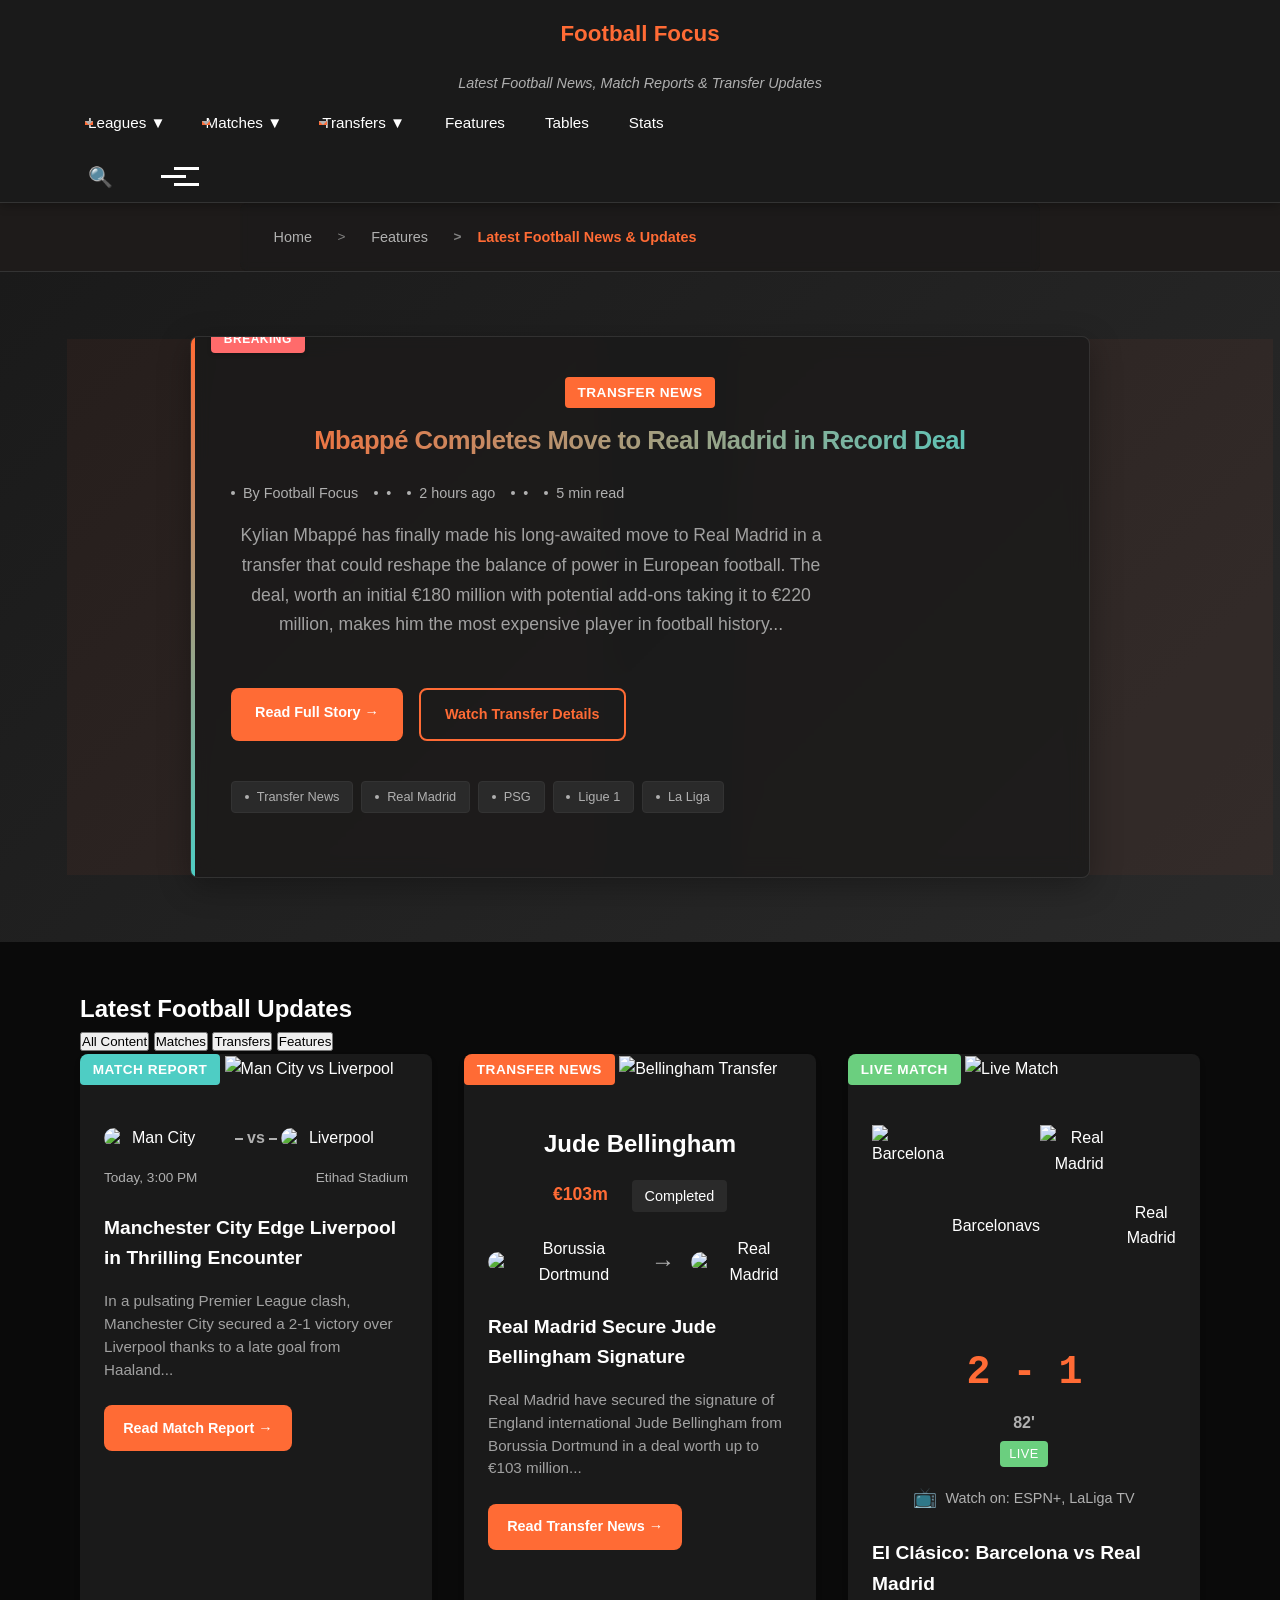
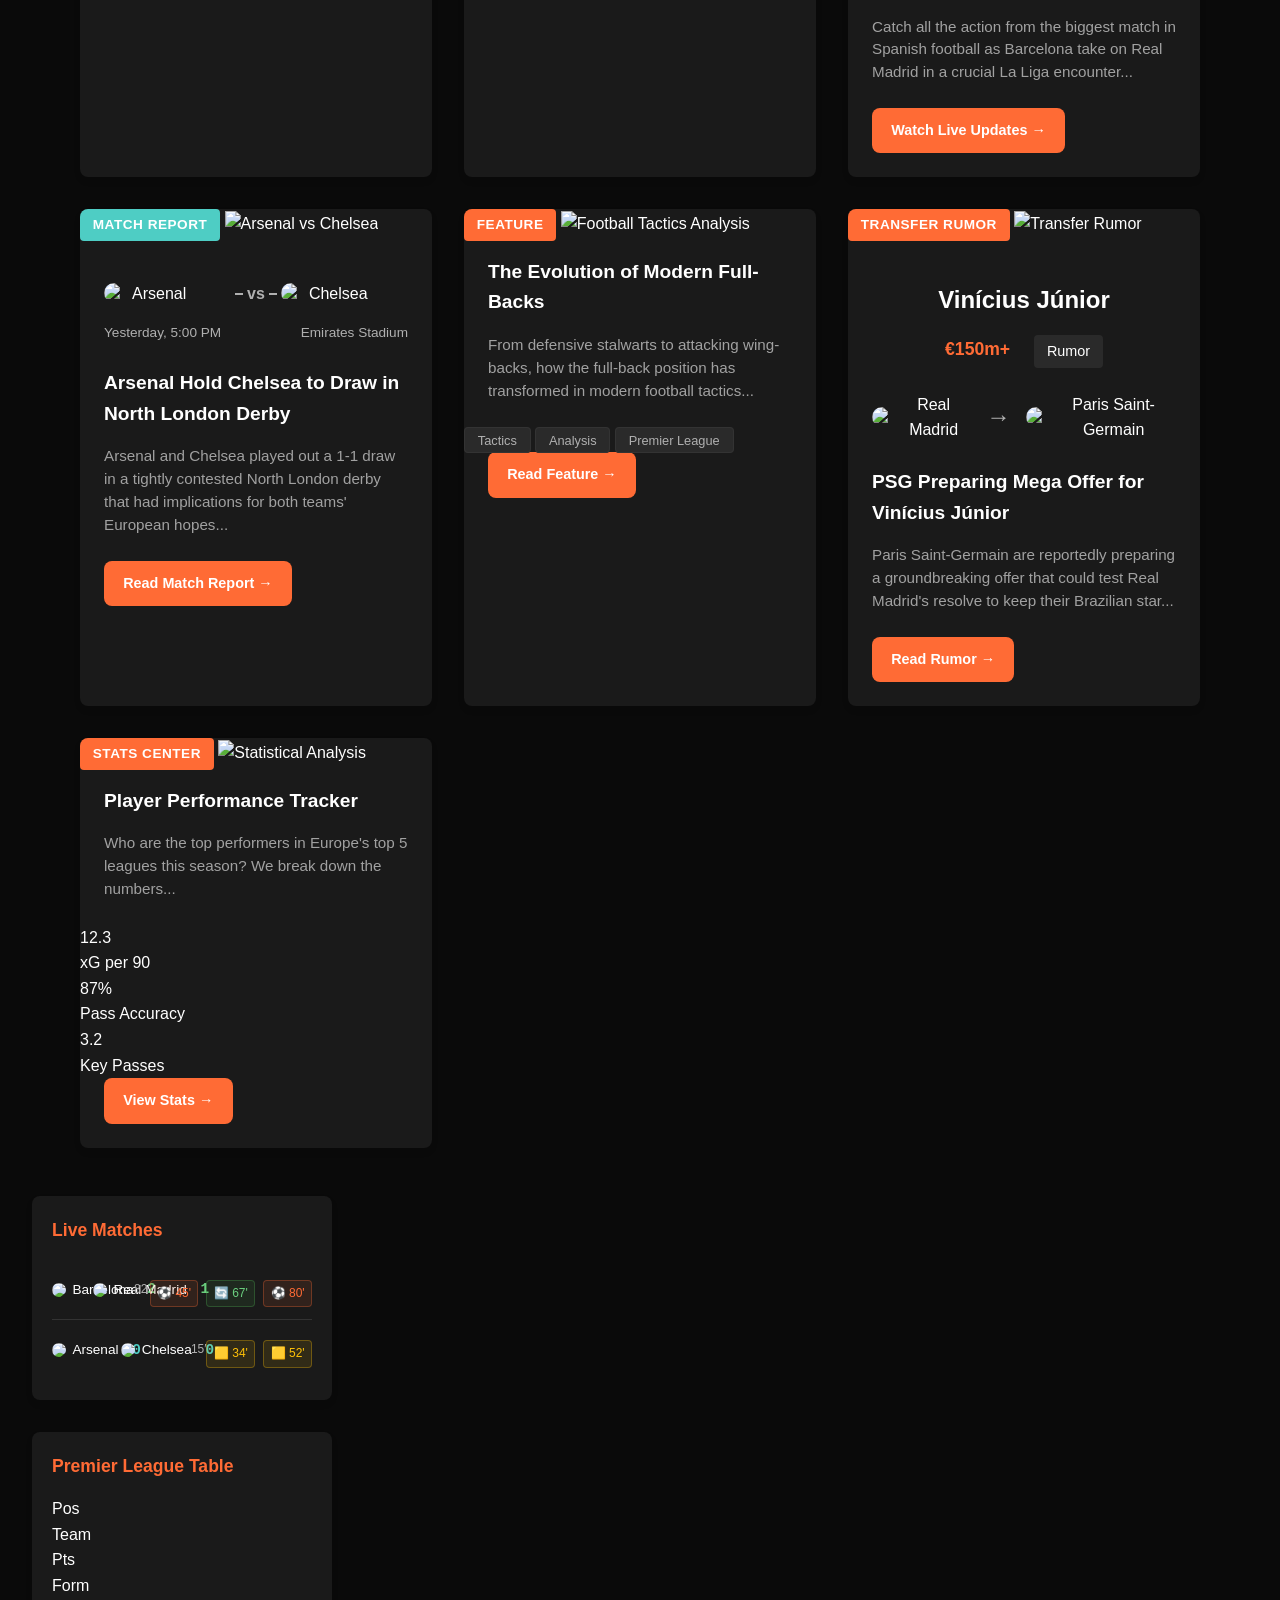
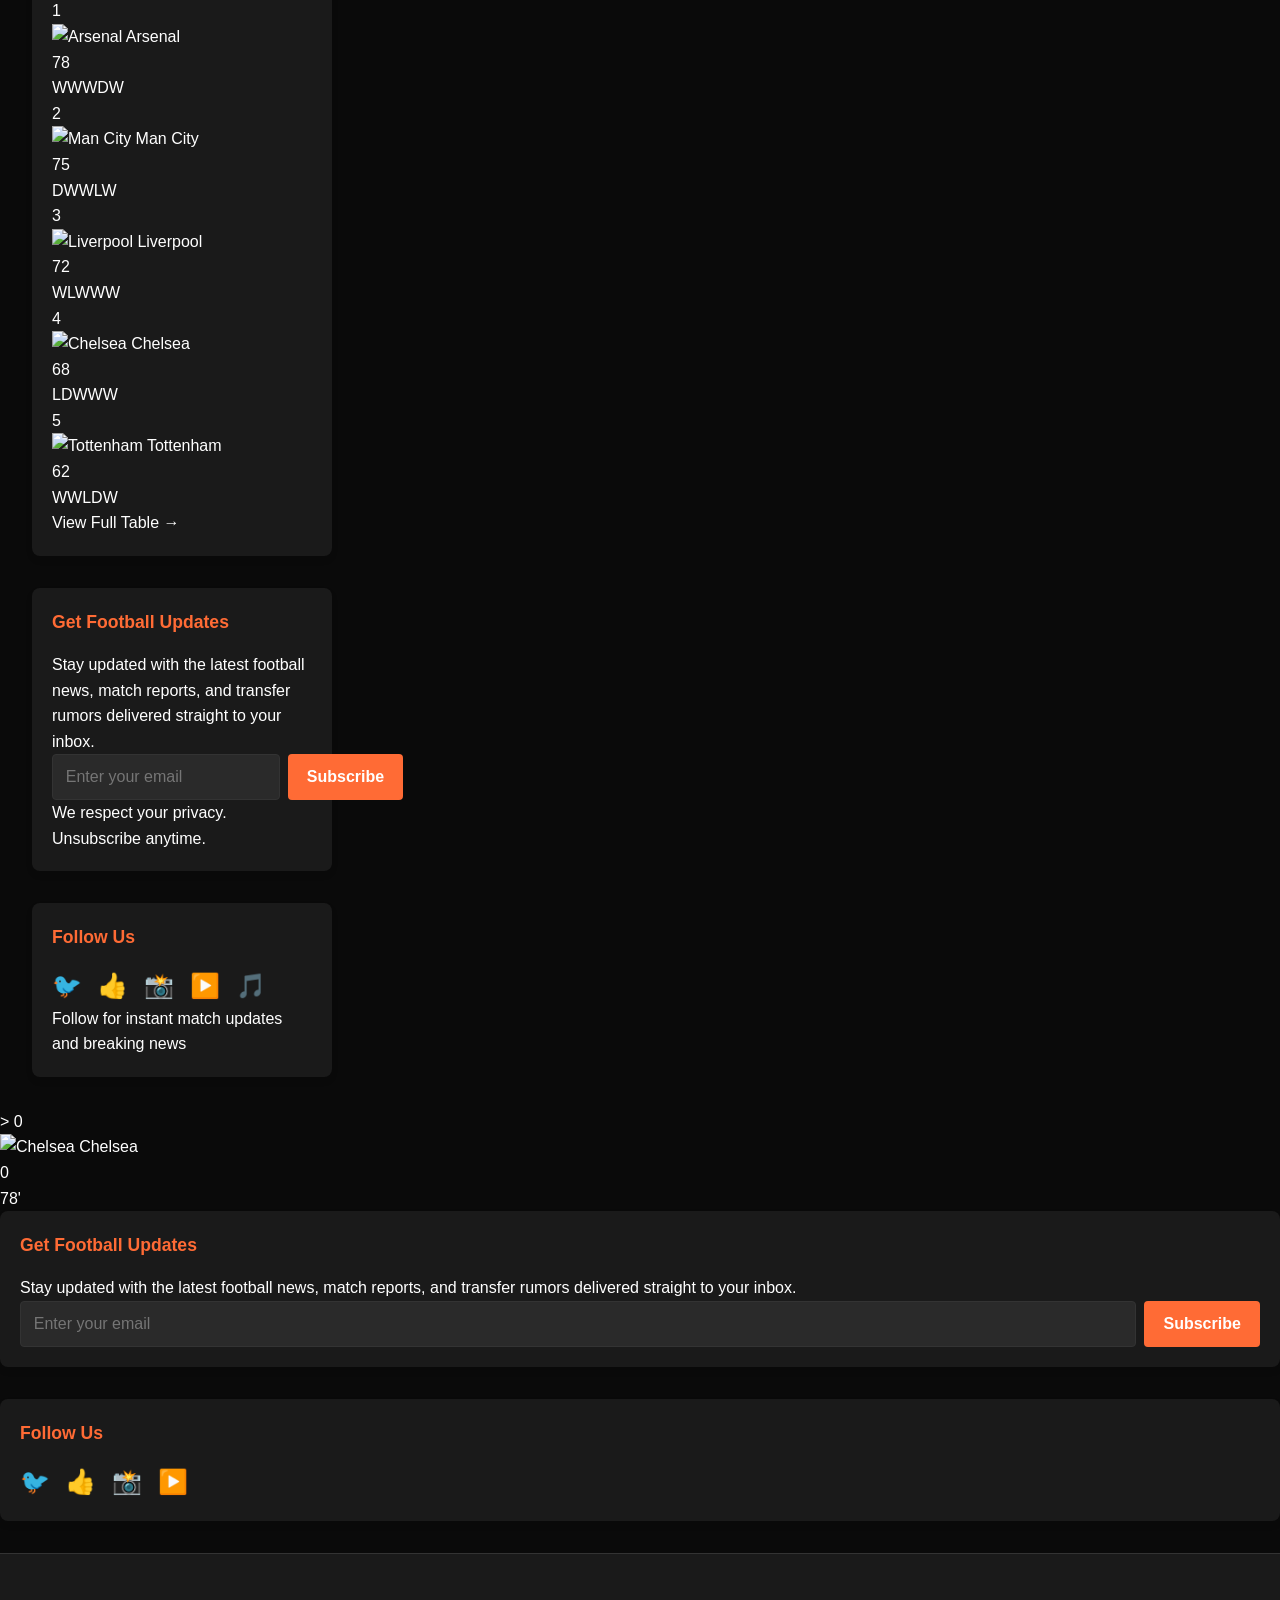
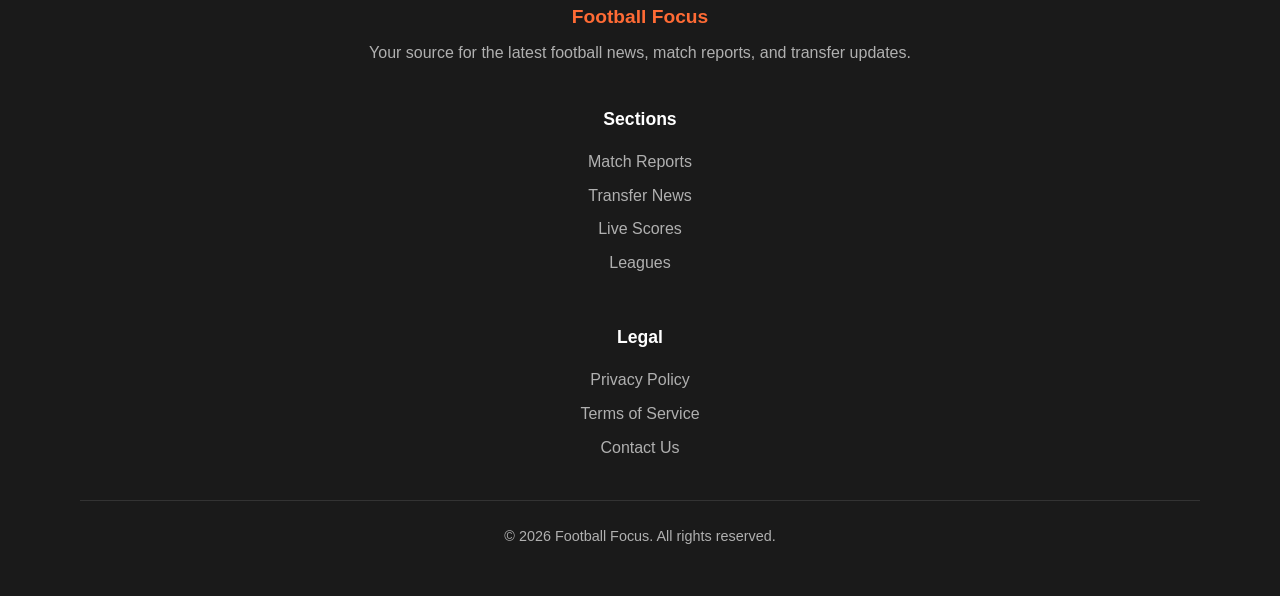
==== commit cff37122: "Add livesport.com-inspired enhancements: improved live match styling, compact scoring, match events," ====
--- a/index.html
+++ b/index.html
@@ -308,44 +308,44 @@
         <aside class="sidebar">
             <div class="widget live-tracker">
                 <h3>Live Matches</h3>
-                <div class="live-match-item">
+                <div class="live-match-item live">
                     <div class="teams">
                         <div class="team home">
                             <img src="https://via.placeholder.com/20/ffffff/000000?text=BAR" alt="Barça">
-                            <span>Barcelona</span>
+                            <span class="team-name">Barcelona</span>
                         </div>
                         <span class="score">2</span>
                     </div>
                     <div class="teams">
                         <div class="team away">
                             <img src="https://via.placeholder.com/20/ffffff/000000?text=REAL" alt="Real">
-                            <span>Real Madrid</span>
+                            <span class="team-name">Real Madrid</span>
                         </div>
                         <span class="score">1</span>
                     </div>
-                    <div class="match-time">82'</div>
+                    <div class="match-time">82′</div>
                     <div class="match-events">
                         <span class="event goal">⚽ 45'</span>
                         <span class="event sub">🔄 67'</span>
                         <span class="event goal">⚽ 80'</span>
                     </div>
                 </div>
-                <div class="live-match-item">
+                <div class="live-match-item upcoming">
                     <div class="teams">
                         <div class="team home">
                             <img src="https://via.placeholder.com/20/ffffff/000000?text=ARS" alt="Arsenal">
-                            <span>Arsenal</span>
+                            <span class="team-name">Arsenal</span>
                         </div>
                         <span class="score">0</span>
                     </div>
                     <div class="teams">
                         <div class="team away">
                             <img src="https://via.placeholder.com/20/ffffff/000000?text=CHE" alt="Chelsea">
-                            <span>Chelsea</span>
+                            <span class="team-name">Chelsea</span>
                         </div>
                         <span class="score">0</span>
                     </div>
-                    <div class="match-time">78'</div>
+                    <div class="match-time">15′</div>
                     <div class="match-events">
                         <span class="event card">🟨 34'</span>
                         <span class="event card">🟨 52'</span>
--- a/style.css
+++ b/style.css
@@ -816,23 +816,59 @@
     align-items: center;
     justify-content: space-between;
     margin-bottom: 1rem;
+    flex-wrap: wrap;
 }
 
 .match-info .team {
     display: flex;
     align-items: center;
     gap: 0.5rem;
+    flex: 1;
+    min-width: 0;
 }
 
 .match-info .team img {
-    width: 24px;
-    height: 24px;
+    width: 20px;
+    height: 20px;
     border-radius: 50%;
+    flex-shrink: 0;
+}
+
+.match-info .team-name {
+    font-size: 0.9rem;
+    font-weight: 600;
+    white-space: nowrap;
+    overflow: hidden;
+    text-overflow: ellipsis;
+    max-width: 100px;
+    font-family: 'Inter', -apple-system, BlinkMacSystemFont, sans-serif;
+}
+
+/* Livesport.com inspired compact team names for tight spaces */
+.team-name-compact {
+    font-size: 0.8rem;
+    font-weight: 600;
+    white-space: nowrap;
+    overflow: hidden;
+    text-overflow: ellipsis;
+    max-width: 60px;
 }
 
 .match-info .vs {
     font-weight: 600;
     color: var(--text-secondary);
+    flex-shrink: 0;
+}
+
+.match-info .vs::before,
+.match-info .vs::after {
+    content: '';
+    display: inline-block;
+    width: 8px;
+    height: 2px;
+    background-color: var(--text-secondary);
+    margin: 0 4px;
+    vertical-align: middle;
 }
 
 .match-info .match-details {
@@ -841,6 +877,8 @@
     font-size: 0.9rem;
     color: var(--text-secondary);
     margin-top: 1rem;
+    flex-wrap: wrap;
+    gap: 1rem;
 }
 
 .match-info .match-time,
@@ -848,6 +886,7 @@
     display: flex;
     align-items: center;
     gap: 0.3rem;
+    font-size: 0.85rem;
 }
 
 .transfer-info {
@@ -930,9 +969,11 @@
 }
 
 .live-match-info .score {
-    font-size: 2rem;
-    font-weight: 700;
-    color: var(--accent-primary);
+    font-size: 2.5rem;
+    font-weight: 800;
+    color: var(--accent-primary);
+    font-family: 'Courier New', monospace;
+    letter-spacing: -1px;
 }
 
 .live-match-info .match-time {
@@ -1018,12 +1059,18 @@
     color: var(--accent-primary);
 }
 
+/* Enhanced Live Match Tracker (Inspired by Livesport.com) */
 .live-tracker .live-match-item {
     display: flex;
     justify-content: space-between;
     align-items: center;
     padding: 1rem 0;
     border-bottom: 1px solid var(--border-color);
+    transition: background-color var(--transition-speed);
+}
+
+.live-tracker .live-match-item:hover {
+    background-color: var(--bg-tertiary);
 }
 
 .live-tracker .live-match-item:last-child {
@@ -1034,23 +1081,63 @@
     display: flex;
     align-items: center;
     gap: 0.5rem;
+    flex: 1;
+    min-width: 0; /* Allow shrinking */
+}
+
+.live-tracker .team {
+    display: flex;
+    align-items: center;
+    gap: 0.4rem;
 }
 
 .live-tracker .team img {
-    width: 16px;
-    height: 16px;
+    width: 14px;
+    height: 14px;
     border-radius: 50%;
+    flex-shrink: 0;
+}
+
+.live-tracker .team-name {
+    font-size: 0.85rem;
+    font-weight: 500;
+    white-space: nowrap;
+    overflow: hidden;
+    text-overflow: ellipsis;
+    max-width: 80px;
 }
 
 .live-tracker .score {
-    font-weight: 600;
-    min-width: 25px;
+    font-weight: 700;
+    min-width: 30px;
     text-align: center;
+    flex-shrink: 0;
+    font-family: 'Courier New', monospace; /* Sport-score aesthetic */
 }
 
 .live-tracker .match-time {
-    font-size: 0.85rem;
-    color: var(--text-secondary);
+    font-size: 0.8rem;
+    color: var(--text-secondary);
+    white-space: nowrap;
+}
+
+.live-tracker .live-match-item.live .score {
+    color: var(--success-color);
+    animation: pulse 1.5s infinite;
+}
+
+.live-tracker .live-match-item.upcoming .score {
+    color: var(--accent-secondary);
+}
+
+.live-tracker .live-match-item.recent .score {
+    color: var(--text-secondary);
+}
+
+/* Pulse animation for live scores */
+@keyframes pulse {
+    0%, 100% { opacity: 1; }
+    50% { opacity: 0.7; }
 }
 
 .newsletter-form {
@@ -1179,6 +1266,74 @@
     }
 }
 
+/* Compact Score Styling (Livesport.com Inspired) */
+.compact-score {
+    display: inline-flex;
+    align-items: center;
+    gap: 0.5rem;
+    font-family: 'Courier New', monospace;
+    font-weight: 700;
+}
+
+.compact-score .team-score {
+    min-width: 28px;
+    text-align: center;
+}
+
+.compact-score .separator {
+    font-weight: 800;
+    color: var(--accent-primary);
+    font-size: 1.1rem;
+}
+
+/* Match Events Styling (Livesport.com Inspired) */
+.match-events {
+    display: flex;
+    gap: 0.5rem;
+    margin-top: 0.5rem;
+    flex-wrap: wrap;
+}
+
+.event {
+    display: inline-flex;
+    align-items: center;
+    gap: 0.2rem;
+    font-size: 0.75rem;
+    padding: 0.2rem 0.4rem;
+    border-radius: var(--border-radius-sm);
+    font-weight: 500;
+}
+
+.event.goal {
+    background-color: rgba(255, 107, 53, 0.1);
+    color: var(--accent-primary);
+    border: 1px solid rgba(255, 107, 53, 0.3);
+}
+
+.event.card {
+    background-color: rgba(255, 193, 7, 0.1);
+    color: #ffc107;
+    border: 1px solid rgba(255, 193, 7, 0.3);
+}
+
+.event.sub {
+    background-color: rgba(76, 175, 80, 0.1);
+    color: var(--success-color);
+    border: 1px solid rgba(76, 175, 80, 0.3);
+}
+
+.event.yellow {
+    background-color: rgba(255, 193, 7, 0.1);
+    color: #ffc107;
+    border: 1px solid rgba(255, 193, 7, 0.3);
+}
+
+.event.red {
+    background-color: rgba(244, 67, 54, 0.1);
+    color: var(--error-color);
+    border: 1px solid rgba(244, 67, 54, 0.3);
+}
+
 /* Footer Styles */
 .site-footer {
     background-color: var(--bg-secondary);
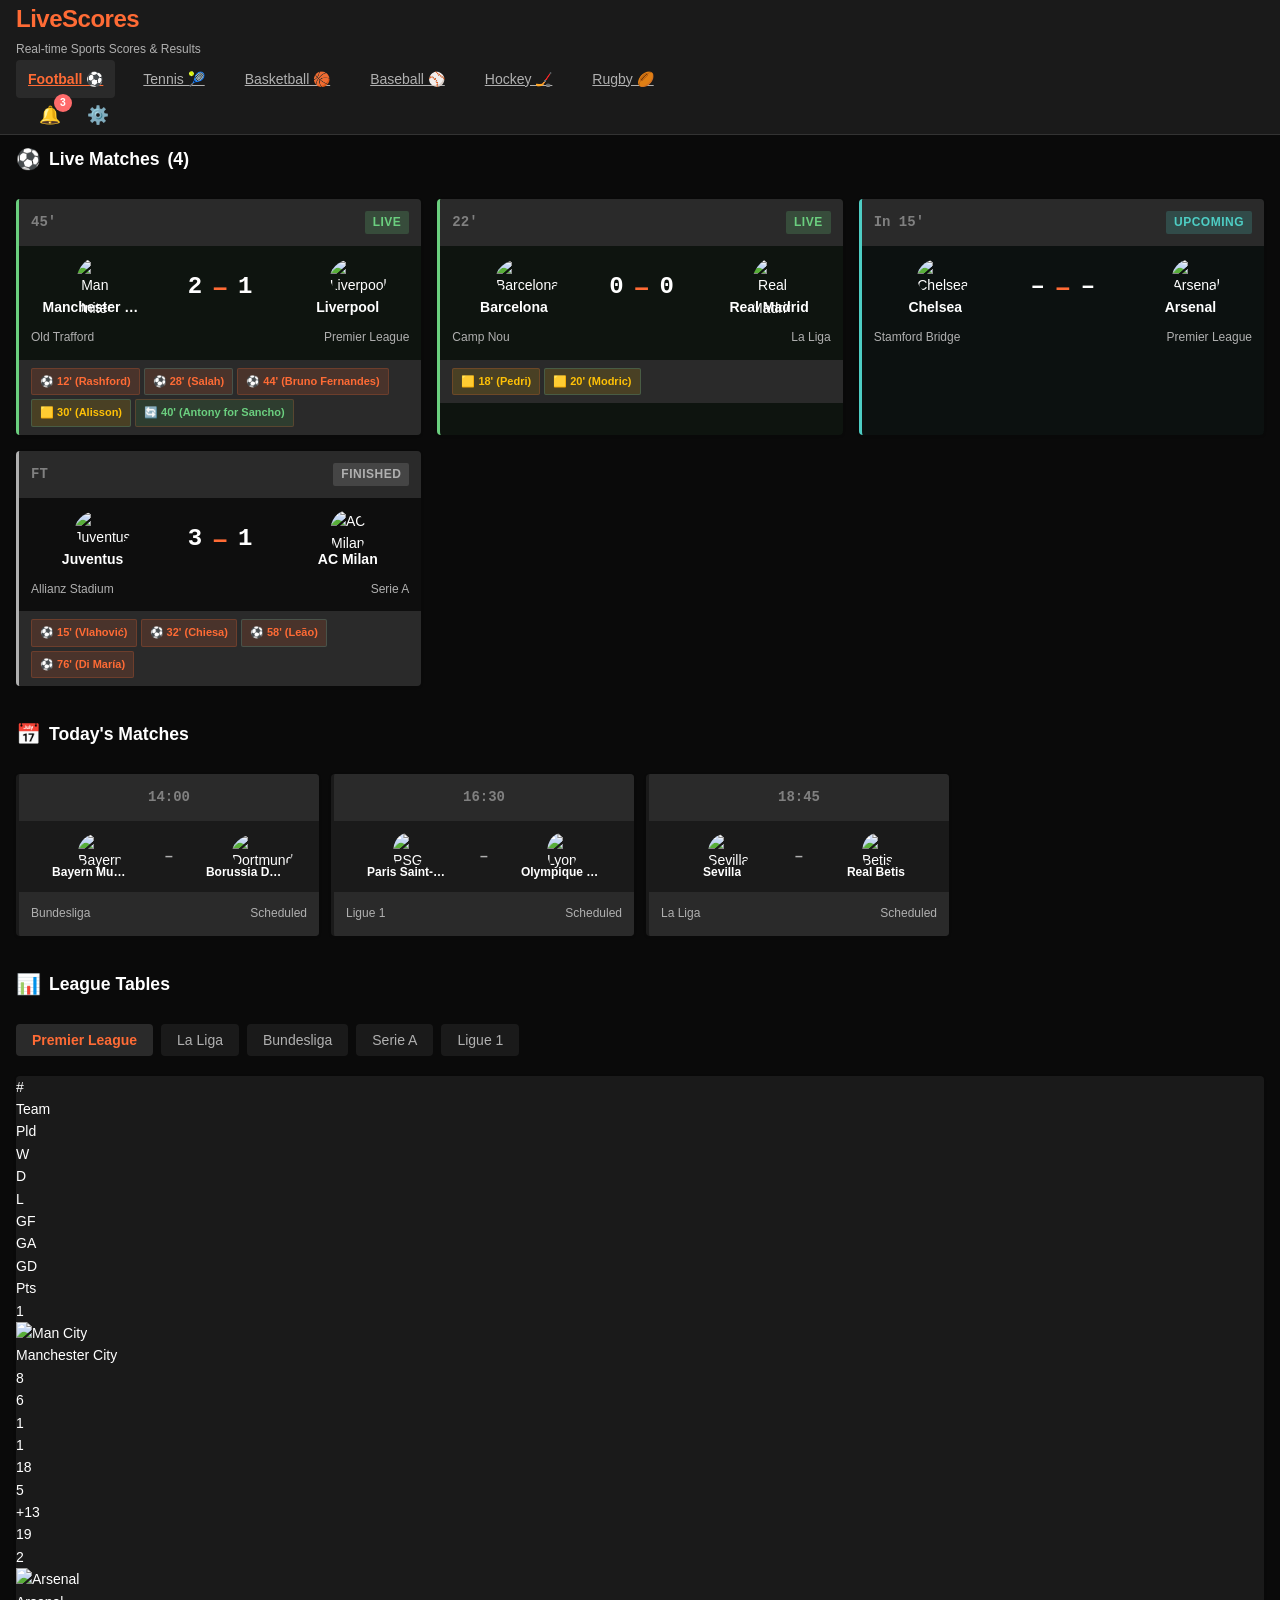
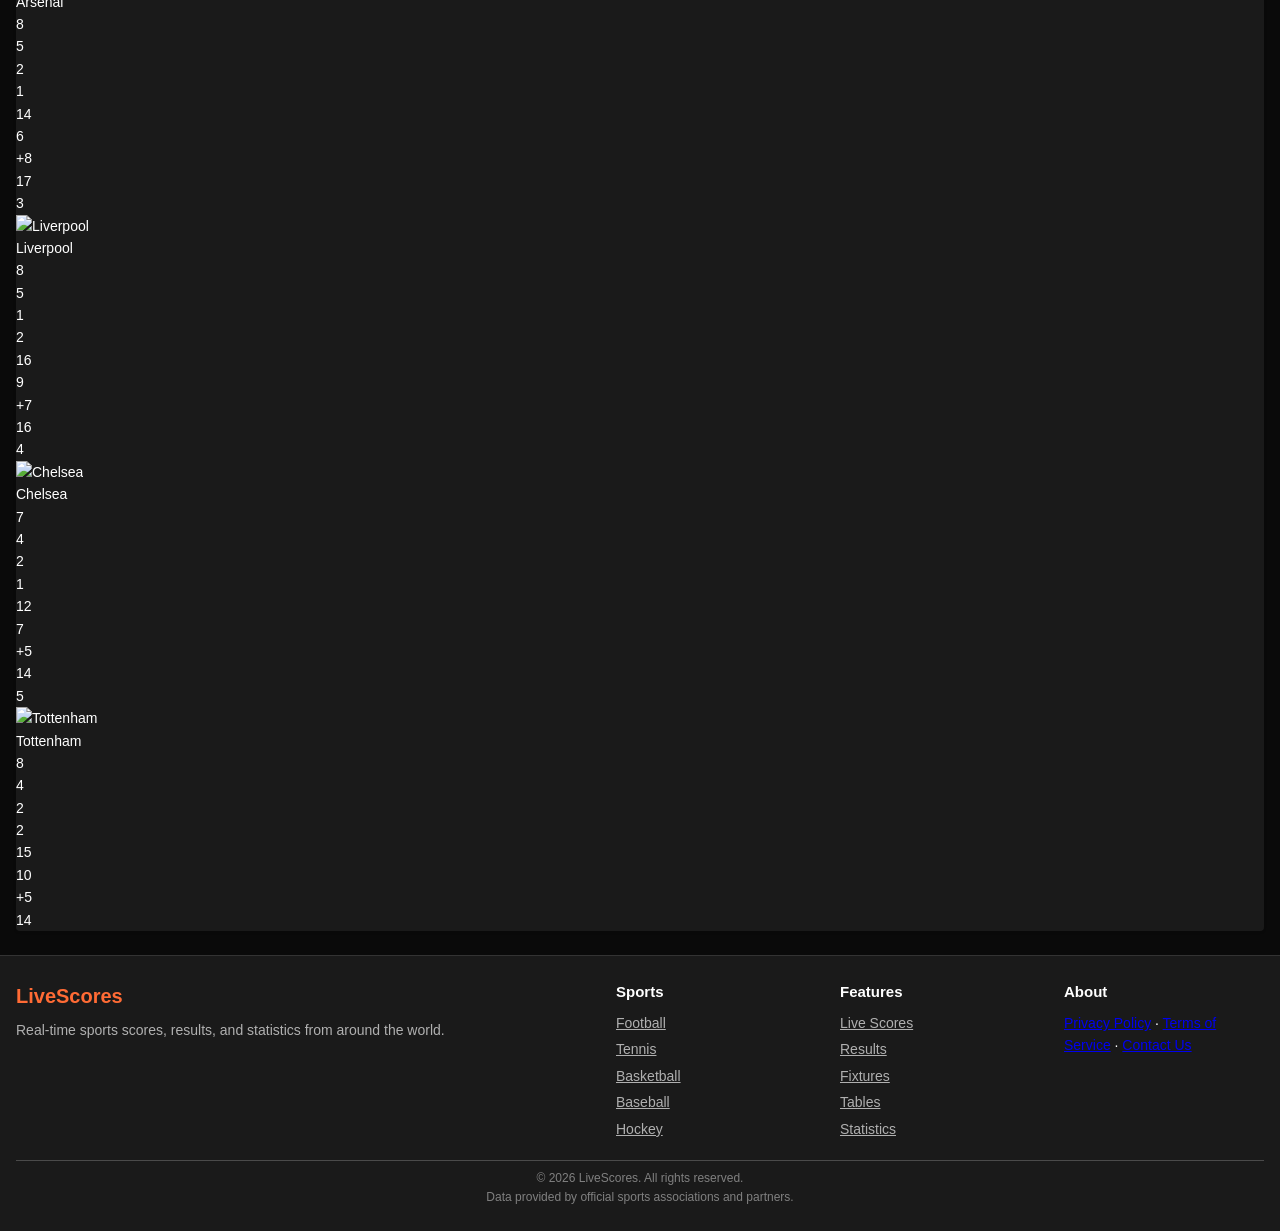
==== commit d81a34d7: "Create complete livesport.com-inspired live scores platform with real-time match updates, league tab" ====
--- a/index.html
+++ b/index.html
@@ -3,7 +3,7 @@
 <head>
     <meta charset="UTF-8">
     <meta name="viewport" content="width=device-width, initial-scale=1.0">
-    <title>Football Focus - Latest Football News</title>
+    <title>LiveScores - Real-time Sports Scores & Results</title>
     <link rel="stylesheet" href="style.css">
     <link rel="stylesheet" href="mobile.css">
 </head>
@@ -11,57 +11,27 @@
     <header class="site-header">
         <div class="container">
             <div class="logo">
-                <h1>Football Focus</h1>
-                <p class="tagline">Latest Football News, Match Reports & Transfer Updates</p>
+                <h1>LiveScores</h1>
+                <p class="tagline">Real-time Sports Scores & Results</p>
             </div>
-            <nav class="nav-menu">
+            <nav class="sport-nav">
                 <ul>
-                    <li class="has-dropdown">
-                        <a href="#">Leagues ▼</a>
-                        <ul class="dropdown-menu">
-                            <li><a href="#">Premier League</a></li>
-                            <li><a href="#">La Liga</a></li>
-                            <li><a href="#">Bundesliga</a></li>
-                            <li><a href="#">Serie A</a></li>
-                            <li><a href="#">Ligue 1</a></li>
-                            <li><a href="#">Champions League</a></li>
-                            <li><a href="#">Europa League</a></li>
-                            <li><a href="#">International</a></li>
-                        </ul>
-                    </li>
-                    <li class="has-dropdown">
-                        <a href="#">Matches ▼</a>
-                        <ul class="dropdown-menu">
-                            <li><a href="#">Today's Matches</a></li>
-                            <li><a href="#">Live Now</a></li>
-                            <li><a href="#">Upcoming Fixtures</a></li>
-                            <li><a href="#">Recent Results</a></li>
-                        </ul>
-                    </li>
-                    <li class="has-dropdown">
-                        <a href="#">Transfers ▼</a>
-                        <ul class="dropdown-menu">
-                            <li><a href="#">Latest Transfers</a></li>
-                            <li><a href="#">Transfer Rumors</a></li>
-                            <li><a href="#">Free Agents</a></li>
-                            <li><a href="#">Transfer Deadline Day</a></li>
-                        </ul>
-                    </li>
-                    <li><a href="#">Features</a></li>
-                    <li><a href="#">Tables</a></li>
-                    <li><a href="#">Stats</a></li>
+                    <li class="active" data-sport="football"><a href="#">Football ⚽</a></li>
+                    <li data-sport="tennis"><a href="#">Tennis 🎾</a></li>
+                    <li data-sport="basketball"><a href="#">Basketball 🏀</a></li>
+                    <li data-sport="baseball"><a href="#">Baseball ⚾</a></li>
+                    <li data-sport="hockey"><a href="#">Hockey 🏒</a></li>
+                    <li data-sport="rugby"><a href="#">Rugby 🏉</a></li>
                 </ul>
             </nav>
             <div class="header-actions">
-                <button class="search-toggle" aria-label="Search">
-                    <span>🔍</span>
+                <button class="notifications-btn" aria-label="Notifications">
+                    <span>🔔</span>
+                    <span class="notification-count">3</span>
                 </button>
-                <div class="search-box">
-                    <form class="search-form">
-                        <input type="text" placeholder="Search for teams, players, matches..." aria-label="Search football content">
-                        <button type="submit">Search</button>
-                    </form>
-                </div>
+                <button class="settings-btn" aria-label="Settings">
+                    <span>⚙️</span>
+                </button>
                 <button class="mobile-menu-toggle" aria-label="Open menu">
                     <span class="hamburger"></span>
                 </button>
@@ -69,431 +39,400 @@
         </div>
     </header>
 
-    <!-- Breadcrumb Navigation -->
-    <nav class="breadcrumb-nav">
-        <div class="container">
-            <ol class="breadcrumb">
-                <li><a href="#">Home</a></li>
-                <li><a href="#">Features</a></li>
-                <li class="active">Latest Football News & Updates</li>
-            </ol>
-        </div>
-    </nav>
-
     <main class="site-main">
-        <section class="hero-section">
+        <!-- Sport-Specific Content Area -->
+        <section class="sport-content" data-sport="football">
             <div class="container">
-                <article class="featured-article">
-                    <div class="article-badge">BREAKING</div>
-                    <div class="article-category transfer-news">Transfer News</div>
-                    <h2>Mbappé Completes Move to Real Madrid in Record Deal</h2>
-                    <div class="article-meta">
-                        <span>By Football Focus</span>
-                        <span>•</span>
-                        <span>2 hours ago</span>
-                        <span>•</span>
-                        <span>5 min read</span>
-                    </p>
-                    <p class="article-excerpt">Kylian Mbappé has finally made his long-awaited move to Real Madrid in a transfer that could reshape the balance of power in European football. The deal, worth an initial €180 million with potential add-ons taking it to €220 million, makes him the most expensive player in football history...</p>
-                    <div class="article-actions">
-                        <a href="#" class="btn btn-primary">Read Full Story →</a>
-                        <a href="#" class="btn btn-outline">Watch Transfer Details</a>
+                <!-- Live Matches Section -->
+                <section class="live-matches-section">
+                    <h2 class="section-title">
+                        <span class="sport-icon">⚽</span>
+                        Live Matches
+                        <span class="match-count">(4)</span>
+                    </h2>
+                    <div class="live-matches-container">
+                        <!-- Live Match Items -->
+                        <div class="live-match-item live" data-match-id="1">
+                            <div class="match-header">
+                                <div class="match-time">45'</div>
+                                <div class="match-status live">LIVE</div>
+                            </div>
+                            <div class="teams-container">
+                                <div class="team home">
+                                    <div class="team-logo">
+                                        <img src="https://via.placeholder.com/30/ffffff/000000?text=MUN" alt="Man United">
+                                    </div>
+                                    <div class="team-name">Manchester United</div>
+                                </div>
+                                <div class="score">
+                                    <div class="home-score">2</div>
+                                    <div class="separator">–</div>
+                                    <div class="away-score">1</div>
+                                </div>
+                                <div class="team away">
+                                    <div class="team-logo">
+                                        <img src="https://via.placeholder.com/30/ffffff/000000?text=LIV" alt="Liverpool">
+                                    </div>
+                                    <div class="team-name">Liverpool</div>
+                                </div>
+                            </div>
+                            <div class="match-info">
+                                <div class="match-venue">Old Trafford</div>
+                                <div class="match-league">Premier League</div>
+                            </div>
+                            <div class="match-events">
+                                <span class="event goal home">⚽ 12' (Rashford)</span>
+                                <span class="event goal away">⚽ 28' (Salah)</span>
+                                <span class="event goal home">⚽ 44' (Bruno Fernandes)</span>
+                                <span class="event card away">🟨 30' (Alisson)</span>
+                                <span class="event sub home">🔄 40' (Antony for Sancho)</span>
+                            </div>
+                        </div>
+
+                        <div class="live-match-item live" data-match-id="2">
+                            <div class="match-header">
+                                <div class="match-time">22'</div>
+                                <div class="match-status live">LIVE</div>
+                            </div>
+                            <div class="teams-container">
+                                <div class="team home">
+                                    <div class="team-logo">
+                                        <img src="https://via.placeholder.com/30/ffffff/000000?text=BAR" alt="Barcelona">
+                                    </div>
+                                    <div class="team-name">Barcelona</div>
+                                </div>
+                                <div class="score">
+                                    <div class="home-score">0</div>
+                                    <div class="separator">–</div>
+                                    <div class="away-score">0</div>
+                                </div>
+                                <div class="team away">
+                                    <div class="team-logo">
+                                        <img src="https://via.placeholder.com/30/ffffff/000000?text=REAL" alt="Real Madrid">
+                                    </div>
+                                    <div class="team-name">Real Madrid</div>
+                                </div>
+                            </div>
+                            <div class="match-info">
+                                <div class="match-venue">Camp Nou</div>
+                                <div class="match-league">La Liga</div>
+                            </div>
+                            <div class="match-events">
+                                <span class="event card home">🟨 18' (Pedri)</span>
+                                <span class="event card away">🟨 20' (Modric)</span>
+                            </div>
+                        </div>
+
+                        <div class="live-match-item upcoming" data-match-id="3">
+                            <div class="match-header">
+                                <div class="match-time">In 15'</div>
+                                <div class="match-status upcoming">UPCOMING</div>
+                            </div>
+                            <div class="teams-container">
+                                <div class="team home">
+                                    <div class="team-logo">
+                                        <img src="https://via.placeholder.com/30/ffffff/000000?text=CHE" alt="Chelsea">
+                                    </div>
+                                    <div class="team-name">Chelsea</div>
+                                </div>
+                                <div class="score">
+                                    <div class="home-score">–</div>
+                                    <div class="separator">–</div>
+                                    <div class="away-score">–</div>
+                                </div>
+                                <div class="team away">
+                                    <div class="team-logo">
+                                        <img src="https://via.placeholder.com/30/ffffff/000000?text=ARS" alt="Arsenal">
+                                    </div>
+                                    <div class="team-name">Arsenal</div>
+                                </div>
+                            </div>
+                            <div class="match-info">
+                                <div class="match-venue">Stamford Bridge</div>
+                                <div class="match-league">Premier League</div>
+                            </div>
+                        </div>
+
+                        <div class="live-match-item recent" data-match-id="4">
+                            <div class="match-header">
+                                <div class="match-time">FT</div>
+                                <div class="match-status recent">FINISHED</div>
+                            </div>
+                            <div class="teams-container">
+                                <div class="team home">
+                                    <div class="team-logo">
+                                        <img src="https://via.placeholder.com/30/ffffff/000000?text=JUV" alt="Juventus">
+                                    </div>
+                                    <div class="team-name">Juventus</div>
+                                </div>
+                                <div class="score">
+                                    <div class="home-score">3</div>
+                                    <div class="separator">–</div>
+                                    <div class="away-score">1</div>
+                                </div>
+                                <div class="team away">
+                                    <div class="team-logo">
+                                        <img src="https://via.placeholder.com/30/ffffff/000000?text=MIL" alt="AC Milan">
+                                    </div>
+                                    <div class="team-name">AC Milan</div>
+                                </div>
+                            </div>
+                            <div class="match-info">
+                                <div class="match-venue">Allianz Stadium</div>
+                                <div class="match-league">Serie A</div>
+                            </div>
+                            <div class="match-events">
+                                <span class="event goal home">⚽ 15' (Vlahović)</span>
+                                <span class="event goal home">⚽ 32' (Chiesa)</span>
+                                <span class="event goal away">⚽ 58' (Leão)</span>
+                                <span class="event goal home">⚽ 76' (Di María)</span>
+                            </div>
+                        </div>
                     </div>
-                    <div class="article-tags">
-                        <span class="tag">Transfer News</span>
-                        <span class="tag">Real Madrid</span>
-                        <span class="tag">PSG</span>
-                        <span class="tag">Ligue 1</span>
-                        <span class="tag">La Liga</span>
+                </section>
+
+                <!-- Today's Matches Section -->
+                <section class="matches-section">
+                    <h2 class="section-title">
+                        <span class="sport-icon">📅</span>
+                        Today's Matches
+                    </h2>
+                    <div class="matches-grid">
+                        <!-- Match Cards -->
+                        <div class="match-card" data-match-id="5">
+                            <div class="match-time">14:00</div>
+                            <div class="teams">
+                                <div class="team">
+                                    <div class="team-logo">
+                                        <img src="https://via.placeholder.com/25/ffffff/000000?text=BVN" alt="Bayern">
+                                    </div>
+                                    <div class="team-name">Bayern Munich</div>
+                                </div>
+                                <div class="vs">–</div>
+                                <div class="team">
+                                    <div class="team-logo">
+                                        <img src="https://via.placeholder.com/25/ffffff/000000?text=DOR" alt="Dortmund">
+                                    </div>
+                                    <div class="team-name">Borussia Dortmund</div>
+                                </div>
+                            </div>
+                            <div class="match-info">
+                                <div class="match-league">Bundesliga</div>
+                                <div class="match-status">Scheduled</div>
+                            </div>
+                        </div>
+
+                        <div class="match-card" data-match-id="6">
+                            <div class="match-time">16:30</div>
+                            <div class="teams">
+                                <div class="team">
+                                    <div class="team-logo">
+                                        <img src="https://via.placeholder.com/25/ffffff/000000?text=PSG" alt="PSG">
+                                    </div>
+                                    <div class="team-name">Paris Saint-Germain</div>
+                                </div>
+                                <div class="vs">–</div>
+                                <div class="team">
+                                    <div class="team-logo">
+                                        <img src="https://via.placeholder.com/25/ffffff/000000?text=LM" alt="Lyon">
+                                    </div>
+                                    <div class="team-name">Olympique Lyon</div>
+                                </div>
+                            </div>
+                            <div class="match-info">
+                                <div class="match-league">Ligue 1</div>
+                                <div class="match-status">Scheduled</div>
+                            </div>
+                        </div>
+
+                        <div class="match-card" data-match-id="7">
+                            <div class="match-time">18:45</div>
+                            <div class="teams">
+                                <div class="team">
+                                    <div class="team-logo">
+                                        <img src="https://via.placeholder.com/25/ffffff/000000?text=SEV" alt="Sevilla">
+                                    </div>
+                                    <div class="team-name">Sevilla</div>
+                                </div>
+                                <div class="vs">–</div>
+                                <div class="team">
+                                    <div class="team-logo">
+                                        <img src="https://via.placeholder.com/25/ffffff/000000?text=BET" alt="Betis">
+                                    </div>
+                                    <div class="team-name">Real Betis</div>
+                                </div>
+                            </div>
+                            <div class="match-info">
+                                <div class="match-league">La Liga</div>
+                                <div class="match-status">Scheduled</div>
+                            </div>
+                        </div>
                     </div>
-                </article>
+                </section>
+
+                <!-- League Tables Section -->
+                <section class="league-tables-section">
+                    <h2 class="section-title">
+                        <span class="sport-icon">📊</span>
+                        League Tables
+                    </h2>
+                    <div class="league-tabs">
+                        <button class="tab-btn active" data-league="premier-league">Premier League</button>
+                        <button class="tab-btn" data-league="la-liga">La Liga</button>
+                        <button class="tab-btn" data-league="bundesliga">Bundesliga</button>
+                        <button class="tab-btn" data-league="serie-a">Serie A</button>
+                        <button class="tab-btn" data-league="ligue-1">Ligue 1</button>
+                    </div>
+                    <div class="league-table-container">
+                        <!-- Premier League Table (Active) -->
+                        <div class="league-table" data-league="premier-league">
+                            <div class="table-header">
+                                <div class="pos">#</div>
+                                <div class="team">Team</div>
+                                <div class="played">Pld</div>
+                                <div class="win">W</div>
+                                <div class="draw">D</div>
+                                <div class="loss">L</div>
+                                <div class="gf">GF</div>
+                                <div class="ga">GA</div>
+                                <div class="gd">GD</div>
+                                <div class="pts">Pts</div>
+                            </div>
+                            <div class="table-body">
+                                <div class="table-row position-1">
+                                    <div class="pos">1</div>
+                                    <div class="team">
+                                        <div class="team-logo-small">
+                                            <img src="https://via.placeholder.com/20/ffffff/000000?text=MCI" alt="Man City">
+                                        </div>
+                                        <div class="team-name">Manchester City</div>
+                                    </div>
+                                    <div class="played">8</div>
+                                    <div class="win">6</div>
+                                    <div class="draw">1</div>
+                                    <div class="loss">1</div>
+                                    <div class="gf">18</div>
+                                    <div class="ga">5</div>
+                                    <div class="gd">+13</div>
+                                    <div class="pts">19</div>
+                                </div>
+                                <div class="table-row position-2">
+                                    <div class="pos">2</div>
+                                    <div class="team">
+                                        <div class="team-logo-small">
+                                            <img src="https://via.placeholder.com/20/ffffff/000000?text=ARS" alt="Arsenal">
+                                        </div>
+                                        <div class="team-name">Arsenal</div>
+                                    </div>
+                                    <div class="played">8</div>
+                                    <div class="win">5</div>
+                                    <div class="draw">2</div>
+                                    <div class="loss">1</div>
+                                    <div class="gf">14</div>
+                                    <div class="ga">6</div>
+                                    <div class="gd">+8</div>
+                                    <div class="pts">17</div>
+                                </div>
+                                <div class="table-row position-3">
+                                    <div class="pos">3</div>
+                                    <div class="team">
+                                        <div class="team-logo-small">
+                                            <img src="https://via.placeholder.com/20/ffffff/000000?text=LIV" alt="Liverpool">
+                                        </div>
+                                        <div class="team-name">Liverpool</div>
+                                    </div>
+                                    <div class="played">8</div>
+                                    <div class="win">5</div>
+                                    <div class="draw">1</div>
+                                    <div class="loss">2</div>
+                                    <div class="gf">16</div>
+                                    <div class="ga">9</div>
+                                    <div class="gd">+7</div>
+                                    <div class="pts">16</div>
+                                </div>
+                                <div class="table-row position-4">
+                                    <div class="pos">4</div>
+                                    <div class="team">
+                                        <div class="team-logo-small">
+                                            <img src="https://via.placeholder.com/20/ffffff/000000?text=CHE" alt="Chelsea">
+                                        </div>
+                                        <div class="team-name">Chelsea</div>
+                                    </div>
+                                    <div class="played">7</div>
+                                    <div class="win">4</div>
+                                    <div class="draw">2</div>
+                                    <div class="loss">1</div>
+                                    <div class="gf">12</div>
+                                    <div class="ga">7</div>
+                                    <div class="gd">+5</div>
+                                    <div class="pts">14</div>
+                                </div>
+                                <div class="table-row position-5">
+                                    <div class="pos">5</div>
+                                    <div class="team">
+                                        <div class="team-logo-small">
+                                            <img src="https://via.placeholder.com/20/ffffff/000000?text=TOT" alt="Tottenham">
+                                        </div>
+                                        <div class="team-name">Tottenham</div>
+                                    </div>
+                                    <div class="played">8</div>
+                                    <div class="win">4</div>
+                                    <div class="draw">2</div>
+                                    <div class="loss">2</div>
+                                    <div class="gf">15</div>
+                                    <div class="ga">10</div>
+                                    <div class="gd">+5</div>
+                                    <div class="pts">14</div>
+                                </div>
+                            </div>
+                        </div>
+                    </div>
+                </section>
             </div>
         </section>
-
-        <section class="content-section">
-            <div class="container">
-                <!-- Content Header -->
-                <div class="content-header">
-                    <h2>Latest Football Updates</h2>
-                    <div class="content-tabs">
-                        <button class="tab-active" data-tab="all">All Content</button>
-                        <button data-tab="matches">Matches</button>
-                        <button data-tab="transfers">Transfers</button>
-                        <button data-tab="features">Features</button>
-                    </div>
-                </div>
-                
-                <div class="articles-grid">
-                    <!-- Match Report -->
-                    <article class="article-card match-report">
-                        <div class="article-category match-report">Match Report</div>
-                        <img src="https://via.placeholder.com/400x250/1a1a1a/ffffff?text=Man+City+vs+Liverpool" alt="Man City vs Liverpool">
-                        <div class="match-info">
-                            <div class="teams">
-                                <div class="team home">
-                                    <img src="https://via.placeholder.com/30/ffffff/000000?text=MC" alt="Man City">
-                                    <span>Man City</span>
-                                </div>
-                                <div class="vs">vs</div>
-                                <div class="team away">
-                                    <img src="https://via.placeholder.com/30/ffffff/000000?text=LIV" alt="Liverpool">
-                                    <span>Liverpool</span>
-                                </div>
-                            </div>
-                            <div class="match-details">
-                                <span class="match-time">Today, 3:00 PM</span>
-                                <span class="match-venue">Etihad Stadium</span>
-                            </div>
-                        </div>
-                        <h3>Manchester City Edge Liverpool in Thrilling Encounter</h3>
-                        <p class="article-excerpt">In a pulsating Premier League clash, Manchester City secured a 2-1 victory over Liverpool thanks to a late goal from Haaland...</p>
-                        <a href="#" class="read-more">Read Match Report →</a>
-                    </article>
-
-                    <!-- Transfer News -->
-                    <article class="article-card transfer-news">
-                        <div class="article-category transfer-news">Transfer News</div>
-                        <img src="https://via.placeholder.com/400x250/1a1a1a/ffffff?text=Bellingham+Transfer" alt="Bellingham Transfer">
-                        <div class="transfer-info">
-                            <div class="player-name">Jude Bellingham</div>
-                            <div class="transfer-details">
-                                <span class="transfer-fee">€103m</span>
-                                <span class="transfer-status">Completed</span>
-                            </div>
-                            <div class="clubs">
-                                <div class="club from">
-                                    <img src="https://via.placeholder.com/20/ffffff/000000?text=DOR" alt="Dortmund">
-                                    <span>Borussia Dortmund</span>
-                                </div>
-                                <div class="arrow">→</div>
-                                <div class="club to">
-                                    <img src="https://via.placeholder.com/20/ffffff/000000?text=REAL" alt="Real Madrid">
-                                    <span>Real Madrid</span>
-                                </div>
-                            </div>
-                        </div>
-                        <h3>Real Madrid Secure Jude Bellingham Signature</h3>
-                        <p class="article-excerpt">Real Madrid have secured the signature of England international Jude Bellingham from Borussia Dortmund in a deal worth up to €103 million...</p>
-                        <a href="#" class="read-more">Read Transfer News →</a>
-                    </article>
-
-                    <!-- Live Match Info -->
-                    <article class="article-card live-match">
-                        <div class="article-category live-match">Live Match</div>
-                        <img src="https://via.placeholder.com/400x250/1a1a1a/ffffff?text=Live+Match" alt="Live Match">
-                        <div class="live-match-info">
-                            <div class="teams">
-                                <div class="team home">
-                                    <img src="https://via.placeholder.com/30/ffffff/000000?text=BAR" alt="Barcelona">
-                                    <span>Barcelona</span>
-                                </div>
-                                <div class="vs">vs</div>
-                                <div class="team away">
-                                    <img src="https://via.placeholder.com/30/ffffff/000000?text=REAL" alt="Real Madrid">
-                                    <span>Real Madrid</span>
-                                </div>
-                            </div>
-                            <div class="match-status">
-                                <div class="score">2 - 1</div>
-                                <div class="match-time">82'</div>
-                                <div class="match-status-text">Live</div>
-                            </div>
-                            <div class="where-to-watch">
-                                <span class="watch-icon">📺</span>
-                                <span>Watch on: ESPN+, LaLiga TV</span>
-                            </div>
-                        </div>
-                        <h3>El Clásico: Barcelona vs Real Madrid</h3>
-                        <p class="article-excerpt">Catch all the action from the biggest match in Spanish football as Barcelona take on Real Madrid in a crucial La Liga encounter...</p>
-                        <a href="#" class="read-more">Watch Live Updates →</a>
-                    </article>
-
-                    <!-- Another Match Report -->
-                    <article class="article-card match-report">
-                        <div class="article-category match-report">Match Report</div>
-                        <img src="https://via.placeholder.com/400x250/1a1a1a/ffffff?text=Arsenal+Chelsea" alt="Arsenal vs Chelsea">
-                        <div class="match-info">
-                            <div class="teams">
-                                <div class="team home">
-                                    <img src="https://via.placeholder.com/30/ffffff/000000?text=ARS" alt="Arsenal">
-                                    <span>Arsenal</span>
-                                </div>
-                                <div class="vs">vs</div>
-                                <div class="team away">
-                                    <img src="https://via.placeholder.com/30/ffffff/000000?text=CHE" alt="Chelsea">
-                                    <span>Chelsea</span>
-                                </div>
-                            </div>
-                            <div class="match-details">
-                                <span class="match-time">Yesterday, 5:00 PM</span>
-                                <span class="match-venue">Emirates Stadium</span>
-                            </div>
-                        </div>
-                        <h3>Arsenal Hold Chelsea to Draw in North London Derby</h3>
-                        <p class="article-excerpt">Arsenal and Chelsea played out a 1-1 draw in a tightly contested North London derby that had implications for both teams' European hopes...</p>
-                        <a href="#" class="read-more">Read Match Report →</a>
-                    </article>
-                    
-                    <!-- Feature Article -->
-                    <article class="article-card feature">
-                        <div class="article-category feature">Feature</div>
-                        <img src="https://via.placeholder.com/400x250/1a1a1a/ffffff?text=Football+Tactics" alt="Football Tactics Analysis">
-                        <div class="feature-content">
-                            <h3>The Evolution of Modern Full-Backs</h3>
-                            <p class="article-excerpt">From defensive stalwarts to attacking wing-backs, how the full-back position has transformed in modern football tactics...</p>
-                            <div class="feature-tags">
-                                <span class="tag">Tactics</span>
-                                <span class="tag">Analysis</span>
-                                <span class="tag">Premier League</span>
-                            </div>
-                        </div>
-                        <a href="#" class="read-more">Read Feature →</a>
-                    </article>
-                    
-                    <!-- Transfer Rumor -->
-                    <article class="article-card transfer-news transfer-rumor">
-                        <div class="article-category transfer-news">Transfer Rumor</div>
-                        <img src="https://via.placeholder.com/400x250/1a1a1a/ffffff?text=Transfer+Rumor" alt="Transfer Rumor">
-                        <div class="transfer-info">
-                            <div class="player-name">Vinícius Júnior</div>
-                            <div class="transfer-details">
-                                <span class="transfer-fee">€150m+</span>
-                                <span class="transfer-status">Rumor</span>
-                            </div>
-                            <div class="clubs">
-                                <div class="club from">
-                                    <img src="https://via.placeholder.com/20/ffffff/000000?text=REAL" alt="Real Madrid">
-                                    <span>Real Madrid</span>
-                                </div>
-                                <div class="arrow">→</div>
-                                <div class="club to">
-                                    <img src="https://via.placeholder.com/20/ffffff/000000?text=PSG" alt="PSG">
-                                    <span>Paris Saint-Germain</span>
-                                </div>
-                            </div>
-                        </div>
-                        <h3>PSG Preparing Mega Offer for Vinícius Júnior</h3>
-                        <p class="article-excerpt">Paris Saint-Germain are reportedly preparing a groundbreaking offer that could test Real Madrid's resolve to keep their Brazilian star...</p>
-                        <a href="#" class="read-more">Read Rumor →</a>
-                    </article>
-                    
-                    <!-- Stats/Analysis Card -->
-                    <article class="article-card stats">
-                        <div class="article-category stats">Stats Center</div>
-                        <img src="https://via.placeholder.com/400x250/1a1a1a/ffffff?text=Stats+Analysis" alt="Statistical Analysis">
-                        <div class="stats-content">
-                            <h3>Player Performance Tracker</h3>
-                            <p class="article-excerpt">Who are the top performers in Europe's top 5 leagues this season? We break down the numbers...</p>
-                            <div class="stats-preview">
-                                <div class="stat-item">
-                                    <div class="stat-value">12.3</div>
-                                    <div class="stat-label">xG per 90</div>
-                                </div>
-                                <div class="stat-item">
-                                    <div class="stat-value">87%</div>
-                                    <div class="stat-label">Pass Accuracy</div>
-                                </div>
-                                <div class="stat-item">
-                                    <div class="stat-value">3.2</div>
-                                    <div class="stat-label">Key Passes</div>
-                                </div>
-                            </div>
-                        </div>
-                        <a href="#" class="read-more">View Stats →</a>
-                    </article>
-                </div>
-            </div>
-        </section>
-
-        <aside class="sidebar">
-            <div class="widget live-tracker">
-                <h3>Live Matches</h3>
-                <div class="live-match-item live">
-                    <div class="teams">
-                        <div class="team home">
-                            <img src="https://via.placeholder.com/20/ffffff/000000?text=BAR" alt="Barça">
-                            <span class="team-name">Barcelona</span>
-                        </div>
-                        <span class="score">2</span>
-                    </div>
-                    <div class="teams">
-                        <div class="team away">
-                            <img src="https://via.placeholder.com/20/ffffff/000000?text=REAL" alt="Real">
-                            <span class="team-name">Real Madrid</span>
-                        </div>
-                        <span class="score">1</span>
-                    </div>
-                    <div class="match-time">82′</div>
-                    <div class="match-events">
-                        <span class="event goal">⚽ 45'</span>
-                        <span class="event sub">🔄 67'</span>
-                        <span class="event goal">⚽ 80'</span>
-                    </div>
-                </div>
-                <div class="live-match-item upcoming">
-                    <div class="teams">
-                        <div class="team home">
-                            <img src="https://via.placeholder.com/20/ffffff/000000?text=ARS" alt="Arsenal">
-                            <span class="team-name">Arsenal</span>
-                        </div>
-                        <span class="score">0</span>
-                    </div>
-                    <div class="teams">
-                        <div class="team away">
-                            <img src="https://via.placeholder.com/20/ffffff/000000?text=CHE" alt="Chelsea">
-                            <span class="team-name">Chelsea</span>
-                        </div>
-                        <span class="score">0</span>
-                    </div>
-                    <div class="match-time">15′</div>
-                    <div class="match-events">
-                        <span class="event card">🟨 34'</span>
-                        <span class="event card">🟨 52'</span>
-                    </div>
-                </div>
-            </div>
-            
-            <div class="widget league-table">
-                <h3>Premier League Table</h3>
-                <div class="table-container">
-                    <div class="table-header">
-                        <div class="pos">Pos</div>
-                        <div class="team">Team</div>
-                        <div class="pts">Pts</div>
-                        <div class="form">Form</div>
-                    </div>
-                    <div class="table-row">
-                        <div class="pos">1</div>
-                        <div class="team">
-                            <img src="https://via.placeholder.com/20/ffffff/000000?text=ARS" alt="Arsenal">
-                            <span>Arsenal</span>
-                        </div>
-                        <div class="pts">78</div>
-                        <div class="form">WWWDW</div>
-                    </div>
-                    <div class="table-row">
-                        <div class="pos">2</div>
-                        <div class="team">
-                            <img src="https://via.placeholder.com/20/ffffff/000000?text=MCI" alt="Man City">
-                            <span>Man City</span>
-                        </div>
-                        <div class="pts">75</div>
-                        <div class="form">DWWLW</div>
-                    </div>
-                    <div class="table-row">
-                        <div class="pos">3</div>
-                    <div class="team">
-                        <img src="https://via.placeholder.com/20/ffffff/000000?text=LIV" alt="Liverpool">
-                        <span>Liverpool</span>
-                    </div>
-                    <div class="pts">72</div>
-                    <div class="form">WLWWW</div>
-                    </div>
-                    <div class="table-row">
-                        <div class="pos">4</div>
-                        <div class="team">
-                            <img src="https://via.placeholder.com/20/ffffff/000000?text=CHE" alt="Chelsea">
-                            <span>Chelsea</span>
-                        </div>
-                        <div class="pts">68</div>
-                        <div class="form">LDWWW</div>
-                    </div>
-                    <div class="table-row">
-                        <div class="pos">5</div>
-                        <div class="team">
-                            <img src="https://via.placeholder.com/20/ffffff/000000?text=TOT" alt="Tottenham">
-                            <span>Tottenham</span>
-                        </div>
-                        <div class="pts">62</div>
-                        <div class="form">WWLDW</div>
-                    </div>
-                </div>
-                <a href="#" class="view-all-table">View Full Table →</a>
-            </div>
-            
-            <div class="widget newsletter">
-                <h3>Get Football Updates</h3>
-                <p>Stay updated with the latest football news, match reports, and transfer rumors delivered straight to your inbox.</p>
-                <form class="newsletter-form">
-                    <input type="email" placeholder="Enter your email" required>
-                    <button type="submit">Subscribe</button>
-                </form>
-                <p class="newsletter-note">We respect your privacy. Unsubscribe anytime.</p>
-            </div>
-            
-            <div class="widget social">
-                <h3>Follow Us</h3>
-                <div class="social-links">
-                    <a href="#" aria-label="Twitter"><span>🐦</span></a>
-                    <a href="#" aria-label="Facebook"><span>👍</span></a>
-                    <a href="#" aria-label="Instagram"><span>📸</span></a>
-                    <a href="#" aria-label="YouTube"><span>▶️</span></a>
-                    <a href="#" aria-label="TikTok"><span>🎵</span></a>
-                </div>
-                <div class="social-note">Follow for instant match updates and breaking news</div>
-            </div>
-        </aside>>
-                        <span class="score">0</span>
-                    </div>
-                    <div class="teams">
-                        <div class="team">
-                            <img src="https://via.placeholder.com/20/ffffff/000000?text=CHE" alt="Chelsea">
-                            <span>Chelsea</span>
-                        </div>
-                        <span class="score">0</span>
-                    </div>
-                    <div class="match-time">78'</div>
-                </div>
-            </div>
-            
-            <div class="widget newsletter">
-                <h3>Get Football Updates</h3>
-                <p>Stay updated with the latest football news, match reports, and transfer rumors delivered straight to your inbox.</p>
-                <form class="newsletter-form">
-                    <input type="email" placeholder="Enter your email" required>
-                    <button type="submit">Subscribe</button>
-                </form>
-            </div>
-            
-            <div class="widget social">
-                <h3>Follow Us</h3>
-                <div class="social-links">
-                    <a href="#" aria-label="Twitter"><span>🐦</span></a>
-                    <a href="#" aria-label="Facebook"><span>👍</span></a>
-                    <a href="#" aria-label="Instagram"><span>📸</span></a>
-                    <a href="#" aria-label="YouTube"><span>▶️</span></a>
-                </div>
-            </div>
-        </aside>
     </main>
 
     <footer class="site-footer">
         <div class="container">
             <div class="footer-content">
                 <div class="footer-info">
-                    <h4>Football Focus</h4>
-                    <p>Your source for the latest football news, match reports, and transfer updates.</p>
+                    <h3>LiveScores</h3>
+                    <p>Real-time sports scores, results, and statistics from around the world.</p>
                 </div>
                 <div class="footer-links">
-                    <h4>Sections</h4>
+                    <h4>Sports</h4>
                     <ul>
-                        <li><a href="#">Match Reports</a></li>
-                        <li><a href="#">Transfer News</a></li>
-                        <li><a href="#">Live Scores</a></li>
-                        <li><a href="#">Leagues</a></li>
+                        <li><a href="#">Football</a></li>
+                        <li><a href="#">Tennis</a></li>
+                        <li><a href="#">Basketball</a></li>
+                        <li><a href="#">Baseball</a></li>
+                        <li><a href="#">Hockey</a></li>
                     </ul>
                 </div>
                 <div class="footer-links">
-                    <h4>Legal</h4>
+                    <h4>Features</h4>
                     <ul>
-                        <li><a href="#">Privacy Policy</a></li>
-                        <li><a href="#">Terms of Service</a></li>
-                        <li><a href="#">Contact Us</a></li>
+                        <li><a href="#">Live Scores</a></li>
+                        <li><a href="#">Results</a></li>
+                        <li><a href="#">Fixtures</a></li>
+                        <li><a href="#">Tables</a></li>
+                        <li><a href="#">Statistics</a></li>
                     </ul>
+                </div>
+                <div class="footer-links">
+                    <h4>About</h4>
+                    <div>
+                        <a href="#">Privacy Policy</a>
+                        <span>·</span>
+                        <a href="#">Terms of Service</a>
+                        <span>·</span>
+                        <a href="#">Contact Us</a>
+                    </div>
                 </div>
             </div>
             <div class="footer-bottom">
-                <p>&copy; 2026 Football Focus. All rights reserved.</p>
+                <p>&copy; 2026 LiveScores. All rights reserved.</p>
+                <p>Data provided by official sports associations and partners.</p>
             </div>
         </div>
     </footer>
--- a/style.css
+++ b/style.css
@@ -1,28 +1,71 @@
-/* Football Focus - Dark Mode Blog Design */
+/* LiveScores Platform - Livesport.com Inspired Design */
+
+/* CSS Variables */
 :root {
+    /* Color Scheme - Livesport.com Inspired */
     --bg-primary: #0a0a0a;
     --bg-secondary: #1a1a1a;
     --bg-tertiary: #2a2a2a;
+    --bg-quaternary: #353535;
+    
     --text-primary: #ffffff;
     --text-secondary: #b0b0b0;
-    --accent-primary: #ff6b35;
-    --accent-secondary: #4ecdc4;
+    --text-tertiary: #808080;
+    
+    --accent-primary: #ff6b35;    /* Orange-Red - Primary */
+    --accent-secondary: #4ecdc4;  /* Teal - Secondary */
+    --accent-tertiary: #ffd93d;   /* Yellow - Warning/Highlight */
+    
+    --status-live: #6bcf7f;       /* Green - Live */
+    --status-upcoming: #4ecdc4;   /* Teal - Upcoming */
+    --status-recent: #b0b0b0;     /* Gray - Recent */
+    --status-finished: #b0b0b0;   /* Gray - Finished */
+    
     --border-color: #333333;
+    --border-light: #4a4a4a;
+    
     --success-color: #6bcf7f;
     --warning-color: #ffd93d;
     --error-color: #ff6b6b;
-    
+    --info-color: #4ecdc4;
+    
+    /* Font Settings */
     --font-primary: 'Inter', -apple-system, BlinkMacSystemFont, 'Segoe UI', Roboto, sans-serif;
-    
-    --border-radius: 8px;
-    --border-radius-sm: 4px;
-    --transition-speed: 0.3s;
-}
-
+    --font-numbers: 'Courier New', Courier, monospace;
+    
+    /* Spacing */
+    --spacing-xs: 4px;
+    --spacing-sm: 8px;
+    --spacing-md: 12px;
+    --spacing-lg: 16px;
+    --spacing-xl: 24px;
+    --spacing-xxl: 32px;
+    
+    /* Border Radius */
+    --border-radius: 4px;
+    --border-radius-sm: 2px;
+    --border-radius-lg: 8px;
+    
+    /* Shadows */
+    --shadow-sm: 0 1px 3px rgba(0, 0, 0, 0.12);
+    --shadow-md: 0 4px 6px rgba(0, 0, 0, 0.1);
+    --shadow-lg: 0 8px 16px rgba(0, 0, 0, 0.15);
+    
+    /* Transitions */
+    --transition-fast: 0.15s ease;
+    --transition-normal: 0.25s ease;
+    --transition-slow: 0.35s ease;
+}
+
+/* Reset & Base Styles */
 * {
     margin: 0;
     padding: 0;
     box-sizing: border-box;
+}
+
+html {
+    scroll-behavior: smooth;
 }
 
 body {
@@ -30,23 +73,14 @@
     background-color: var(--bg-primary);
     color: var(--text-primary);
     line-height: 1.6;
+    font-size: 14px;
 }
 
 .container {
-    width: 90%;
-    max-width: 1200px;
+    width: 100%;
+    max-width: 1400px;
     margin: 0 auto;
-    padding: 0 1rem;
-}
-
-a {
-    color: var(--text-primary);
-    text-decoration: none;
-    transition: color var(--transition-speed);
-}
-
-a:hover {
-    color: var(--accent-primary);
+    padding: 0 var(--spacing-lg);
 }
 
 /* Header Styles */
@@ -56,1203 +90,918 @@
     position: sticky;
     top: 0;
     z-index: 1000;
-    box-shadow: 0 2px 10px rgba(0, 0, 0, 0.3);
-}
-
+    min-height: 60px;
+    display: flex;
+    align-items: center;
+}
+
+.logo {
+    display: flex;
+    flex-direction: column;
+    align-items: flex-start;
+    margin-right: auto;
+}
+
+.logo h1 {
+    font-size: 1.5rem;
+    font-weight: 700;
+    color: var(--accent-primary);
+    margin: 0;
+    letter-spacing: -0.5px;
+}
+
+.logo .tagline {
+    font-size: 0.75rem;
+    color: var(--text-secondary);
+    margin-top: 2px;
+}
+
+/* Sport Navigation */
+.sport-nav {
+    display: flex;
+    align-items: center;
+    gap: var(--spacing-md);
+    margin-left: auto;
+}
+
+.sport-nav ul {
+    display: flex;
+    list-style: none;
+    gap: var(--spacing-lg);
+    margin: 0;
+    padding: 0;
+}
+
+.sport-nav li {
+    position: relative;
+}
+
+.sport-nav li a {
+    display: flex;
+    align-items: center;
+    gap: var(--spacing-xs);
+    font-size: 0.875rem;
+    font-weight: 500;
+    color: var(--text-secondary);
+    padding: var(--spacing-sm) var(--spacing-md);
+    border-radius: var(--border-radius);
+    transition: all var(--transition-normal);
+    white-space: nowrap;
+}
+
+.sport-nav li a:hover {
+    color: var(--text-primary);
+    background-color: var(--bg-tertiary);
+}
+
+.sport-nav li.active a {
+    color: var(--accent-primary);
+    background-color: var(--bg-tertiary);
+    font-weight: 600;
+}
+
+.sport-nav li.active a::after {
+    content: '';
+    position: absolute;
+    bottom: -2px;
+    left: 50%;
+    transform: translateX(-50%);
+    width: 4px;
+    height: 4px;
+    background-color: var(--accent-primary);
+    border-radius: 50%;
+}
+
+/* Header Actions */
 .header-actions {
     display: flex;
     align-items: center;
-    gap: 1rem;
-}
-
-.search-toggle,
-.mobile-menu-toggle {
+    gap: var(--spacing-md);
+    margin-left: var(--spacing-lg);
+}
+
+.header-actions button {
     background: none;
     border: none;
+    color: var(--text-secondary);
+    font-size: 1.1rem;
+    width: 36px;
+    height: 36px;
+    display: flex;
+    align-items: center;
+    justify-content: center;
+    border-radius: var(--border-radius);
+    cursor: pointer;
+    transition: all var(--transition-normal);
+    position: relative;
+}
+
+.header-actions button:hover {
     color: var(--text-primary);
-    font-size: 1.2rem;
-    cursor: pointer;
-    padding: 0.5rem;
-    border-radius: var(--border-radius-sm);
-    transition: background-color var(--transition-speed);
-}
-
-.search-toggle:hover,
-.mobile-menu-toggle:hover {
     background-color: var(--bg-tertiary);
 }
 
-.search-box {
-    position: relative;
-}
-
-.search-form {
-    display: flex;
-    gap: 0.5rem;
-}
-
-.search-form input {
-    padding: 0.8rem 1.2rem;
-    border: 1px solid var(--border-color);
-    background-color: var(--bg-tertiary);
-    color: var(--text-primary);
-    border-radius: var(--border-radius-sm);
-    width: 250px;
-    transition: all var(--transition-speed);
-}
-
-.search-form input:focus {
-    outline: none;
-    border-color: var(--accent-primary);
-    box-shadow: 0 0 0 2px rgba(255, 107, 53, 0.2);
-    width: 300px;
-}
-
-.search-form button {
-    background-color: var(--accent-primary);
-    color: white;
-    border: none;
-    padding: 0.8rem 1.2rem;
-    border-radius: var(--border-radius-sm);
-    font-weight: 600;
-    cursor: pointer;
-    transition: background-color var(--transition-speed);
-}
-
-.search-form button:hover {
-    background-color: #e55a2b;
-}
-
-/* Search Box Active State */
-.search-box.active {
-    display: block !important;
-    animation: fadeIn 0.3s ease;
-}
-
-@keyframes fadeIn {
-    from { opacity: 0; transform: translateY(-10px); }
-    to { opacity: 1; transform: translateY(0); }
-}
-
-/* Notification Styles */
-.notification {
-    position: fixed;
-    top: 20px;
-    right: 20px;
-    min-width: 300px;
-    padding: 1.2rem;
-    border-radius: var(--border-radius);
-    box-shadow: 0 4px 12px rgba(0, 0, 0, 0.15);
-    display: flex;
-    justify-content: space-between;
-    align-items: center;
-    z-index: 10000;
-    animation: slideIn 0.3s ease-out;
-}
-
-.notification-content {
-    display: flex;
-    align-items: center;
-    gap: 1rem;
-    flex: 1;
-}
-
-.notification-message {
-    font-size: 0.95rem;
-}
-
-.notification-close {
-    background: none;
-    border: none;
-    font-size: 1.2rem;
-    cursor: pointer;
-    padding: 0.2rem;
-    line-height: 1;
-    color: var(--text-secondary);
-    transition: color var(--transition-speed);
-}
-
-.notification-close:hover {
-    color: var(--text-primary);
-    transform: rotate(90deg);
-}
-
-.notification-info {
-    background-color: var(--bg-secondary);
-    border-left: 4px solid var(--accent-secondary);
-    color: var(--text-primary);
-}
-
-.notification-success {
-    background-color: var(--bg-secondary);
-    border-left: 4px solid var(--success-color);
-    color: var(--text-primary);
-}
-
-.notification-error {
-    background-color: var(--bg-secondary);
-    border-left: 4px solid var(--error-color);
-    color: var(--text-primary);
-}
-
-@keyframes slideIn {
-    from { transform: translateX(100%); opacity: 0; }
-    to { transform: translateX(0); opacity: 1; }
-}
-
-@keyframes slideOut {
-    from { transform: translateX(0); opacity: 1; }
-    to { transform: translateX(100%); opacity: 0; }
-}
-
-/* Enhanced Navigation Menu Styles */
-.nav-menu ul {
-    display: flex;
-    list-style: none;
-    gap: 2rem;
-    align-items: center;
-}
-
-.nav-menu ul li {
-    position: relative;
-}
-
-.nav-menu ul li a {
-    font-weight: 500;
-    padding: 1rem 0.5rem;
-    display: block;
-    position: relative;
-    transition: color var(--transition-speed);
-}
-
-.nav-menu ul li a:hover {
-    color: var(--accent-primary);
-}
-
-.nav-menu ul li a::after {
-    content: '';
+.header-actions button:active {
+    transform: scale(0.95);
+}
+
+.notification-count {
     position: absolute;
-    bottom: 0;
-    left: 0;
-    width: 0;
-    height: 2px;
-    background-color: var(--accent-primary);
-    transition: width var(--transition-speed);
-}
-
-.nav-menu ul li a:hover::after {
-    width: 100%;
-}
-
-/* Dropdown Menu Styles */
-.nav-menu .has-dropdown > a::after {
-    content: '▼';
-    font-size: 0.75em;
-    margin-left: 0.3rem;
-    transition: transform var(--transition-speed);
-}
-
-.nav-menu .has-dropdown:hover > a::after {
-    transform: rotate(180deg);
-}
-
-.dropdown-menu {
-    position: absolute;
-    top: 100%;
-    left: 0;
-    background-color: var(--bg-secondary);
-    min-width: 220px;
-    box-shadow: 0 8px 16px rgba(0, 0, 0, 0.2);
-    border-radius: var(--border-radius);
-    overflow: hidden;
-    opacity: 0;
-    visibility: hidden;
-    transform: translateY(10px);
-    transition: all var(--transition-speed) ease;
-    z-index: 1000;
-}
-
-.nav-menu li:hover .dropdown-menu,
-.nav-menu li:focus-within .dropdown-menu {
-    opacity: 1;
-    visibility: visible;
-    transform: translateY(0);
-}
-
-.dropdown-menu li {
-    width: 100%;
-}
-
-.dropdown-menu li a {
-    padding: 0.8rem 1.2rem;
-    border-bottom: 1px solid var(--border-color);
-    white-space: nowrap;
-}
-
-.dropdown-menu li:last-child a {
-    border-bottom: none;
-}
-
-.dropdown-menu li a:hover {
-    background-color: var(--bg-tertiary);
-    color: var(--accent-primary);
-    padding-left: 1.5rem;
-}
-
-/* Active state for current page */
-.nav-menu ul li a.active {
-    color: var(--accent-primary);
-}
-
-.nav-menu ul li a.active::after {
-    width: 100%;
-}
-
-.logo {
-    text-align: center;
-}
-
-.logo h1 {
-    font-size: 1.8rem;
-    font-weight: 700;
-    color: var(--accent-primary);
-    margin-bottom: 0.25rem;
-}
-
-.logo .tagline {
-    font-size: 0.9rem;
-    color: var(--text-secondary);
-    font-style: italic;
-}
-
-.nav-menu ul {
-    display: flex;
-    list-style: none;
-    gap: 1.5rem;
-    align-items: center;
-}
-
-.nav-menu ul li {
-    position: relative;
-}
-
-.nav-menu ul li a {
-    font-weight: 500;
-    padding: 0.75rem 0.5rem;
-    position: relative;
-    display: flex;
-    align-items: center;
-    gap: 0.3rem;
-    font-size: 0.95rem;
-}
-
-.nav-menu ul li a::after {
-    content: '';
-    position: absolute;
-    bottom: 0;
-    left: 0;
-    width: 0;
-    height: 2px;
-    background-color: var(--accent-primary);
-    transition: width var(--transition-speed);
-}
-
-.nav-menu ul li a:hover::after {
-    width: 100%;
-}
-
-.nav-menu ul li.has-dropdown > a::after {
-    content: '';
-    position: absolute;
-    right: -8px;
-    top: 50%;
-    transform: translateY(-50%);
-    width: 0;
-    height: 0;
-    border-left: 4px solid transparent;
-    border-right: 4px solid transparent;
-    border-top: 4px solid var(--text-secondary);
-    transition: transform var(--transition-speed);
-}
-
-.nav-menu ul li.has-dropdown:hover > a::after {
-    transform: translateY(-50%) rotate(180deg);
-}
-
-.nav-menu ul li.has-dropdown:hover > a {
-    color: var(--accent-primary);
-}
-
-.dropdown-menu {
-    position: absolute;
-    top: 100%;
-    left: 0;
-    background-color: var(--bg-secondary);
-    min-width: 200px;
-    box-shadow: 0 8px 16px rgba(0, 0, 0, 0.2);
-    border-radius: var(--border-radius);
-    overflow: hidden;
-    z-index: 1000;
-    opacity: 0;
-    visibility: hidden;
-    transform: translateY(10px);
-    transition: all var(--transition-speed) ease;
-}
-
-.nav-menu ul li.has-dropdown:hover .dropdown-menu {
-    opacity: 1;
-    visibility: visible;
-    transform: translateY(0);
-}
-
-.dropdown-menu ul {
-    flex-direction: column;
-    gap: 0;
-}
-
-.dropdown-menu ul li a {
-    padding: 0.75rem 1rem;
-    border-top: 1px solid var(--border-color);
-    white-space: nowrap;
-}
-
-.dropdown-menu ul li:first-child a {
-    border-top: none;
-}
-
-.dropdown-menu ul li a:hover {
-    background-color: var(--bg-tertiary);
-    color: var(--accent-primary);
-}
-
-.header-actions {
-    display: flex;
-    align-items: center;
-    gap: 1rem;
-}
-
-.search-toggle,
-.mobile-menu-toggle {
-    background: none;
-    border: none;
-    color: var(--text-primary);
-    font-size: 1.25rem;
-    padding: 0.5rem;
-    cursor: pointer;
-    border-radius: var(--border-radius-sm);
-    transition: background-color var(--transition-speed);
-}
-
-.search-toggle:hover,
-.mobile-menu-toggle:hover {
-    background-color: var(--bg-tertiary);
-}
-
-.search-box {
-    position: absolute;
-    top: 100%;
-    right: 0;
-    background-color: var(--bg-secondary);
-    border: 1px solid var(--border-color);
-    border-radius: var(--border-radius);
-    padding: 1rem;
-    box-shadow: 0 4px 12px rgba(0, 0, 0, 0.15);
-    z-index: 1000;
-    width: 300px;
-    opacity: 0;
-    visibility: hidden;
-    transform: translateY(10px);
-    transition: all var(--transition-speed) ease;
-}
-
-.search-box.active {
-    opacity: 1;
-    visibility: visible;
-    transform: translateY(0);
-}
-
-.search-form {
-    display: flex;
-    gap: 0.5rem;
-}
-
-.search-form input {
-    flex: 1;
-    padding: 0.75rem;
-    border: 1px solid var(--border-color);
-    background-color: var(--bg-tertiary);
-    color: var(--text-primary);
-    border-radius: var(--border-radius-sm);
-}
-
-.search-form input::placeholder {
-    color: var(--text-secondary);
-}
-
-.search-form button {
-    background-color: var(--accent-primary);
-    color: white;
-    border: none;
-    padding: 0.75rem 1.25rem;
-    border-radius: var(--border-radius-sm);
-    font-weight: 600;
-    cursor: pointer;
-    transition: background-color var(--transition-speed);
-}
-
-.search-form button:hover {
-    background-color: #e55a2b;
-}
-
-.mobile-menu-toggle {
-    display: none;
-    background: none;
-    border: none;
-    color: var(--text-primary);
-    font-size: 1.5rem;
-    padding: 1.5rem;
-}
-
-.hamburger {
-    display: block;
-    width: 25px;
-    height: 3px;
-    background-color: var(--text-primary);
-    position: relative;
-}
-
-.hamburger::before,
-.hamburger::after {
-    content: '';
-    position: absolute;
-    width: 25px;
-    height: 3px;
-    background-color: var(--text-primary);
-}
-
-.hamburger::before {
-    top: -8px;
-}
-
-.hamburger::after {
-    top: 8px;
-}
-
-/* Enhanced Hero Section */
-.hero-section {
-    padding: 4rem 0;
-    position: relative;
-    overflow: hidden;
-    background: linear-gradient(135deg, var(--bg-secondary) 0%, var(--bg-tertiary) 100%);
-}
-
-.featured-article {
-    text-align: center;
-    max-width: 900px;
-    margin: 0 auto;
-    position: relative;
-    z-index: 2;
-}
-
-.hero-section::before {
-    content: '';
-    position: absolute;
-    top: 0;
-    left: 0;
-    width: 100%;
-    height: 100%;
-    background: url('data:image/svg+xml;utf8,<svg xmlns="http://www.w3.org/2000/svg" viewBox="0 0 100 100"><path fill="%23ff6b35" fill-opacity="0.05" d="M10,10 L90,10 L90,90 L10,90 Z"/></svg>');
-    pointer-events: none;
-    z-index: 1;
-}
-
-.featured-article {
-    background-color: rgba(26, 26, 26, 0.8);
-    backdrop-filter: blur(10px);
-    border-radius: var(--border-radius);
-    padding: 2.5rem;
-    border: 1px solid rgba(255, 255, 255, 0.1);
-    box-shadow: 0 8px 32px rgba(0, 0, 0, 0.3);
-    position: relative;
-    overflow: hidden;
-}
-
-.featured-article::before {
-    content: '';
-    position: absolute;
-    top: 0;
-    left: 0;
-    width: 4px;
-    height: 100%;
-    background: linear-gradient(to bottom, var(--accent-primary), var(--accent-secondary));
-}
-
-.article-badge {
-    position: absolute;
-    top: -10px;
-    left: 20px;
+    top: -4px;
+    right: -4px;
     background-color: var(--error-color);
     color: white;
-    padding: 0.2rem 0.8rem;
-    border-radius: var(--border-radius-sm);
-    font-size: 0.75rem;
-    font-weight: 600;
-    text-transform: uppercase;
-    letter-spacing: 0.5px;
-    box-shadow: 0 2px 4px rgba(0, 0, 0, 0.2);
-}
-
-.article-meta {
-    display: flex;
-    flex-wrap: wrap;
-    align-items: center;
-    gap: 1rem;
-    margin: 1.5rem 0;
-    color: var(--text-secondary);
-    font-size: 0.9rem;
-}
-
-.article-meta span {
-    display: flex;
-    align-items: center;
-}
-
-.article-meta span::before {
-    content: '';
-    width: 4px;
-    height: 4px;
-    background-color: var(--text-secondary);
+    font-size: 0.65rem;
+    font-weight: 600;
+    min-width: 18px;
+    height: 18px;
+    display: flex;
+    align-items: center;
+    justify-content: center;
     border-radius: 50%;
-    margin-right: 0.5rem;
-}
-
-.article-excerpt {
+    padding: 0 2px;
+}
+
+/* Main Content */
+.site-main {
+    background-color: var(--bg-primary);
+    min-height: calc(100vh - 120px); /* Header + Footer */
+}
+
+/* Section Titles */
+.section-title {
+    display: flex;
+    align-items: center;
+    gap: var(--spacing-sm);
     font-size: 1.1rem;
-    line-height: 1.7;
-    margin-bottom: 2rem;
-    color: var(--text-secondary);
-    max-width: 600px;
-}
-
-.article-actions {
-    display: flex;
-    gap: 1rem;
-    flex-wrap: wrap;
-    margin-bottom: 1.5rem;
-}
-
-.btn {
-    display: inline-block;
-    padding: 0.8rem 1.5rem;
-    border-radius: var(--border-radius);
-    font-weight: 600;
-    text-align: center;
-    transition: all var(--transition-speed);
-    border: none;
-    cursor: font;
-}
-
-.btn-primary {
-    background-color: var(--accent-primary);
-    color: white;
-}
-
-.btn-primary:hover {
-    background-color: #e55a2b;
-    transform: translateY(-2px);
-    box-shadow: 0 4px 8px rgba(255, 107, 53, 0.3);
-}
-
-.btn-outline {
-    background-color: transparent;
-    color: var(--accent-primary);
-    border: 2px solid var(--accent-primary);
-}
-
-.btn-outline:hover {
-    background-color: var(--accent-primary);
-    color: white;
-    transform: translateY(-2px);
-    box-shadow: 0 4px 8px rgba(255, 107, 53, 0.3);
-}
-
-.article-tags {
-    display: flex;
-    flex-wrap: wrap;
-    gap: 0.5rem;
-}
-
-.tag {
-    background-color: var(--bg-tertiary);
-    color: var(--text-secondary);
-    padding: 0.3rem 0.8rem;
-    border-radius: var(--border-radius-sm);
-    font-size: 0.8rem;
-    font-weight: 500;
-    border: 1px solid var(--border-color);
-}
-
-.tag:hover {
-    background-color: var(--accent-primary);
-    color: white;
-    transform: scale(1.05);
-}
-
-.article-category {
-    display: inline-block;
-    background-color: var(--accent-primary);
-    color: white;
-    padding: 0.3rem 0.8rem;
-    border-radius: var(--border-radius-sm);
-    font-size: 0.85rem;
-    font-weight: 600;
-    text-transform: uppercase;
-    letter-spacing: 0.5px;
-    margin-bottom: 1rem;
-}
-
-.transfer-article .article-category {
-    background-color: var(--accent-primary);
-}
-
-.match-report .article-category {
-    background-color: var(--accent-secondary);
-}
-
-.live-match .article-category {
-    background-color: var(--success-color);
-}
-
-.featured-article h2 {
-    font-size: 2.4rem;
-    margin-bottom: 1.5rem;
-    line-height: 1.3;
-    background: linear-gradient(to right, var(--accent-primary), var(--accent-secondary));
-    -webkit-background-clip: text;
-    -webkit-text-fill-color: transparent;
-    background-clip: text;
-    font-weight: 700;
-    letter-spacing: -0.5px;
-}
-
-.article-meta {
-    color: var(--text-secondary);
-    font-size: 0.9rem;
-    margin-bottom: 1.5rem;
-}
-
-.article-excerpt {
-    font-size: 1.1rem;
-    margin-bottom 2rem;
-    opacity: 0.9;
-}
-
-.read-more {
-    display: inline-block;
-    background-color: var(--accent-primary);
-    color: white;
-    padding: 0.8rem 1.5rem;
-    border-radius: var(--border-radius);
-    font-weight: 600;
-    transition: background-color var(--transition-speed);
-}
-
-.read-more:hover {
-    background-color: #e55a2b;
-}
-
-/* Content Section */
-.content-section {
-    padding: 3rem 0;
-}
-
-.articles-grid {
+    font-weight: 600;
+    color: var(--text-primary);
+    margin-bottom: var(--spacing-lg);
+    padding: var(--spacing-sm) 0;
+}
+
+.section-title .sport-icon {
+    font-size: 1.25rem;
+}
+
+/* Live Matches Section */
+.live-matches-section {
+    margin-bottom: var(--spacing-xl);
+}
+
+.live-matches-container {
     display: grid;
-    grid-template-columns: repeat(auto-fit, minmax(300px, 1fr));
-    gap: 2rem;
-}
-
-.article-card {
+    grid-template-columns: repeat(auto-fill, minmax(320px, 1fr));
+    gap: var(--spacing-lg);
+}
+
+/* Live Match Item */
+.live-match-item {
     background-color: var(--bg-secondary);
     border-radius: var(--border-radius);
     overflow: hidden;
-    box-shadow: 0 4px 6px rgba(0, 0, 0, 0.1);
-    transition: transform var(--transition-speed), box-shadow var(--transition-speed);
-    opacity: 0;
-    transform: translateY(20px);
-    animation: fadeInUp 0.5s ease-out forwards;
-}
-
-/* Stagger the animation for article cards */
-.article-card:nth-child(1) { animation-delay: 0.1s; }
-.article-card:nth-child(2) { animation-delay: 0.2s; }
-.article-card:nth-child(3) { animation-delay: 0.3s; }
-.article-card:nth-child(4) { animation-delay: 0.4s; }
-.article-card:nth-child(5) { animation-delay: 0.5s; }
-.article-card:nth-child(6) { animation-delay: 0.6s; }
-
-.article-card:hover {
-    transform: translateY(-5px);
-    box-shadow: 0 8px 15px rgba(0, 0, 0, 0.2);
-}
-
-.article-card:hover {
-    transform: translateY(-5px);
-    box-shadow: 0 8px 15px rgba(0, 0, 0, 0.2);
-}
-
-.article-card img {
+    box-shadow: var(--shadow-sm);
+    transition: all var(--transition-normal);
+    position: relative;
+    border-left: 3px solid transparent;
+}
+
+.live-match-item:hover {
+    transform: translateY(-2px);
+    box-shadow: var(--shadow-md);
+}
+
+.live-match-item.live {
+    border-left-color: var(--status-live);
+    background-color: rgba(107, 207, 127, 0.05);
+}
+
+.live-match-item.upcoming {
+    border-left-color: var(--status-upcoming);
+    background-color: rgba(78, 205, 196, 0.03);
+}
+
+.live-match-item.recent,
+.live-match-item.finished {
+    border-left-color: var(--status-recent);
+    background-color: rgba(176, 176, 176, 0.02);
+}
+
+.live-match-item.live:hover {
+    background-color: rgba(107, 207, 127, 0.08);
+}
+
+.live-match-item .match-header {
+    display: flex;
+    justify-content: space-between;
+    align-items: center;
+    padding: var(--spacing-md);
+    background-color: var(--bg-tertiary);
+}
+
+.live-match-item .match-time {
+    font-family: var(--font-numbers);
+    font-size: 0.875rem;
+    font-weight: 600;
+    color: var(--text-tertiary);
+}
+
+.live-match-item .match-status {
+    font-size: 0.75rem;
+    font-weight: 600;
+    text-transform: uppercase;
+    letter-spacing: 0.5px;
+    padding: 2px 8px;
+    border-radius: var(--border-radius-sm);
+    font-family: var(--font-primary);
+}
+
+.live-match-item .match-status.live {
+    background-color: rgba(107, 207, 127, 0.2);
+    color: var(--status-live);
+}
+
+.live-match-item .match-status.upcoming {
+    background-color: rgba(78, 205, 196, 0.2);
+    color: var(--status-upcoming);
+}
+
+.live-match-item .match-status.recent,
+.live-match-item .match-status.finished {
+    background-color: rgba(176, 176, 176, 0.2);
+    color: var(--status-recent);
+}
+
+.live-match-item .teams-container {
+    display: flex;
+    align-items: center;
+    padding: var(--spacing-md);
+    gap: var(--spacing-lg);
+}
+
+.live-match-item .team {
+    display: flex;
+    flex-direction: column;
+    align-items: center;
+    text-align: center;
+    flex: 1;
+}
+
+.live-match-item .team-logo {
+    width: 36px;
+    height: 36px;
+    margin-bottom: var(--spacing-xs);
+}
+
+.live-match-item .team-logo img {
     width: 100%;
-    height: 200px;
-    object-fit: cover;
-}
-
-.match-info, .transfer-info, .live-match-info {
-    padding: 1.5rem;
-}
-
-.match-info .teams {
-    display: flex;
-    align-items: center;
-    justify-content: space-between;
-    margin-bottom: 1rem;
-    flex-wrap: wrap;
-}
-
-.match-info .team {
-    display: flex;
-    align-items: center;
-    gap: 0.5rem;
-    flex: 1;
-    min-width: 0;
-}
-
-.match-info .team img {
-    width: 20px;
-    height: 20px;
+    height: 100%;
+    object-fit: contain;
     border-radius: 50%;
-    flex-shrink: 0;
-}
-
-.match-info .team-name {
-    font-size: 0.9rem;
-    font-weight: 600;
+}
+
+.live-match-item .team-name {
+    font-size: 0.875rem;
+    font-weight: 600;
+    color: var(--text-primary);
+    line-height: 1.3;
     white-space: nowrap;
     overflow: hidden;
     text-overflow: ellipsis;
     max-width: 100px;
-    font-family: 'Inter', -apple-system, BlinkMacSystemFont, sans-serif;
-}
-
-/* Livesport.com inspired compact team names for tight spaces */
-.team-name-compact {
-    font-size: 0.8rem;
-    font-weight: 600;
-    white-space: nowrap;
-    overflow: hidden;
-    text-overflow: ellipsis;
-    max-width: 60px;
-}
-
-.match-info .vs {
-    font-weight: 600;
-    color: var(--text-secondary);
-    flex-shrink: 0;
-}
-
-.match-info .vs::before,
-.match-info .vs::after {
-    content: '';
-    display: inline-block;
-    width: 8px;
-    height: 2px;
-    background-color: var(--text-secondary);
-    margin: 0 4px;
-    vertical-align: middle;
-}
-
-.match-info .match-details {
-    display: flex;
-    justify-content: space-between;
-    font-size: 0.9rem;
-    color: var(--text-secondary);
-    margin-top: 1rem;
-    flex-wrap: wrap;
-    gap: 1rem;
-}
-
-.match-info .match-time,
-.match-info .match-venue {
-    display: flex;
-    align-items: center;
-    gap: 0.3rem;
-    font-size: 0.85rem;
-}
-
-.transfer-info {
+}
+
+.live-match-item .score {
+    display: flex;
+    align-items: center;
+    justify-content: center;
+    gap: var(--spacing-xs);
+    min-width: 100px;
+}
+
+.live-match-item .home-score,
+.live-match-item .away-score {
+    font-family: var(--font-numbers);
+    font-size: 1.5rem;
+    font-weight: 700;
+    color: var(--text-primary);
+    min-width: 28px;
     text-align: center;
 }
 
-.transfer-info .player-name {
-    font-size: 1.5rem;
-    font-weight: 600;
-    margin-bottom: 1rem;
-}
-
-.transfer-info .transfer-details {
-    display: flex;
-    justify-content: center;
-    gap: 1.5rem;
-    margin-bottom: 1.5rem;
-    font-size: 1.1rem;
-}
-
-.transfer-info .transfer-fee {
-    color: var(--accent-primary);
-    font-weight: 600;
-}
-
-.transfer-info .transfer-status {
-    background-color: var(--bg-tertiary);
-    color: var(--text-primary);
-    padding: 0.3rem 0.8rem;
-    border-radius: var(--border-radius-sm);
-    font-size: 0.9rem;
-}
-
-.transfer-info .clubs {
-    display: flex;
-    align-items: center;
-    justify-content: center;
-    gap: 1rem;
-}
-
-.transfer-info .club {
-    display: flex;
-    align-items: center;
-    gap: 0.3rem;
-}
-
-.transfer-info .club img {
-    width: 20px;
-    height: 20px;
-    border-radius: 50%;
-}
-
-.transfer-info .arrow {
-    font-size: 1.5rem;
-    color: var(--text-secondary);
-}
-
-.live-match-info {
-    text-align: center;
-}
-
-.live-match-info .teams {
-    display: flex;
-    align-items: center;
-    justify-content: space-between;
-    margin-bottom: 1rem;
-}
-
-.live-match-info .team {
-    display: flex;
-    align-items: center;
-    gap: 0.5rem;
-}
-
-.live-match-info .match-status {
-    display: flex;
-    flex-direction: column;
-    align-items: center;
-    gap: 0.3rem;
-}
-
-.live-match-info .score {
-    font-size: 2.5rem;
+.live-match-item .separator {
     font-weight: 800;
     color: var(--accent-primary);
-    font-family: 'Courier New', monospace;
-    letter-spacing: -1px;
-}
-
-.live-match-info .match-time {
-    font-weight: 600;
-    color: var(--text-secondary);
-}
-
-.live-match-info .match-status-text {
-    background-color: var(--success-color);
-    color: white;
-    padding: 0.2rem 0.6rem;
+    font-size: 1.6rem;
+}
+
+/* Match Info */
+.live-match-item .match-info {
+    display: flex;
+    justify-content: space-between;
+    align-items: center;
+    padding: 0 var(--spacing-md) var(--spacing-md) var(--spacing-md);
+    font-size: 0.75rem;
+    color: var(--text-secondary);
+    font-weight: 500;
+}
+
+.live-match-item .match-venue,
+.live-match-item .match-league {
+    display: flex;
+    align-items: center;
+    gap: var(--spacing-xs);
+}
+
+/* Match Events */
+.live-match-item .match-events {
+    display: flex;
+    flex-wrap: wrap;
+    gap: var(--spacing-xs);
+    padding: var(--spacing-sm) var(--spacing-md);
+    background-color: var(--bg-tertiary);
+}
+
+.live-match-item .event {
+    display: inline-flex;
+    align-items: center;
+    gap: var(--spacing-xs);
+    font-size: 0.6875rem;
+    font-weight: 500;
+    padding: var(--spacing-xs) var(--spacing-sm);
     border-radius: var(--border-radius-sm);
-    font-size: 0.8rem;
-    text-transform: uppercase;
-    letter-spacing: 0.5px;
-}
-
-.live-match-info .where-to-watch {
-    display: flex;
-    align-items: center;
-    justify-content: center;
-    gap: 0.5rem;
-    margin-top: 1rem;
-    font-size: 0.9rem;
-    color: var(--text-secondary);
-}
-
-.live-match-info .watch-icon {
-    font-size: 1.2rem;
-}
-
-.article-card h3 {
-    font-size: 1.4rem;
-    margin: 0 1.5rem 1rem;
-}
-
-.article-card .article-excerpt {
-    margin: 0 1.5rem 1.5rem;
-    color: var(--text-secondary);
-    line-height: 1.5;
-}
-
-.article-card .read-more {
-    display: block;
-    width: fit-content;
-    margin: 0 1.5rem 1.5rem;
-}
-
-/* Sidebar Styles */
-.sidebar {
-    display: none; /* Hidden on mobile by default */
-}
-
-@media (min-width: 768px) {
-    .sidebar {
-        display: block;
-        width: 300px;
-        margin-left: 2rem;
-    }
-    
-    .content-section {
-        display: flex;
-        gap: 2rem;
-    }
-    
-    .articles-grid {
-        grid-template-columns: repeat(auto-fill, minmax(280px, 1fr));
-        flex: 1;
-    }
-}
-
-.widget {
+}
+
+.live-match-item .event.home {
+    background-color: rgba(255, 107, 53, 0.1);
+    color: var(--accent-primary);
+    border: 1px solid rgba(255, 107, 53, 0.2);
+}
+
+.live-match-item .event.away {
+    background-color: rgba(78, 205, 196, 0.1);
+    color: var(--accent-secondary);
+    border: 1px solid rgba(78, 205, 196, 0.2);
+}
+
+.live-match-item .event.goal {
+    background-color: rgba(255, 107, 53, 0.15);
+    color: var(--accent-primary);
+    font-weight: 600;
+}
+
+.live-match-item .event.card {
+    background-color: rgba(255, 193, 7, 0.15);
+    color: #ffc107;
+    font-weight: 600;
+}
+
+.live-match-item .event.sub {
+    background-color: rgba(76, 175, 80, 0.15);
+    color: var(--success-color);
+    font-weight: 600;
+}
+
+.live-match-item .event.yellow {
+    background-color: rgba(255, 193, 7, 0.15);
+    color: #ffc107;
+}
+
+.live-match-item .event.red {
+    background-color: rgba(244, 67, 54, 0.15);
+    color: var(--error-color);
+    font-weight: 600;
+}
+
+/* Today's Matches Section */
+.matches-section {
+    margin-bottom: var(--spacing-xl);
+}
+
+.matches-grid {
+    display: grid;
+    grid-template-columns: repeat(auto-fill, minmax(260px, 1fr));
+    gap: var(--spacing-md);
+}
+
+.match-card {
     background-color: var(--bg-secondary);
     border-radius: var(--border-radius);
-    padding: 1.5rem;
-    margin-bottom: 2rem;
-    box-shadow: 0 4px 6px rgba(0, 0, 0, 0.1);
-}
-
-.widget h3 {
-    font-size: 1.2rem;
-    margin-bottom: 1rem;
-    color: var(--accent-primary);
-}
-
-/* Enhanced Live Match Tracker (Inspired by Livesport.com) */
-.live-tracker .live-match-item {
-    display: flex;
-    justify-content: space-between;
-    align-items: center;
-    padding: 1rem 0;
-    border-bottom: 1px solid var(--border-color);
-    transition: background-color var(--transition-speed);
-}
-
-.live-tracker .live-match-item:hover {
+    overflow: hidden;
+    box-shadow: var(--shadow-sm);
+    transition: all var(--transition-normal);
+    border-left: 3px solid transparent;
+    position: relative;
+}
+
+.match-card:hover {
+    transform: translateY(-2px);
+    box-shadow: var(--shadow-md);
+}
+
+.match-card.position-1 {
+    border-left-color: var(--accent-primary);
+}
+
+.match-card .match-time {
+    display: flex;
+    align-items: center;
+    justify-content: center;
+    padding: var(--spacing-md);
     background-color: var(--bg-tertiary);
-}
-
-.live-tracker .live-match-item:last-child {
-    border-bottom: none;
-}
-
-.live-tracker .teams {
-    display: flex;
-    align-items: center;
-    gap: 0.5rem;
+    font-family: var(--font-numbers);
+    font-size: 0.875rem;
+    font-weight: 600;
+    color: var(--text-tertiary);
+}
+
+.match-card .teams {
+    display: flex;
+    align-items: center;
+    padding: var(--spacing-md);
+    gap: var(--spacing-md);
+}
+
+.match-card .team {
+    display: flex;
+    flex-direction: column;
+    align-items: center;
+    text-align: center;
     flex: 1;
-    min-width: 0; /* Allow shrinking */
-}
-
-.live-tracker .team {
-    display: flex;
-    align-items: center;
-    gap: 0.4rem;
-}
-
-.live-tracker .team img {
-    width: 14px;
-    height: 14px;
+}
+
+.match-card .team-logo {
+    width: 28px;
+    height: 28px;
+    margin-bottom: var(--spacing-xs);
+}
+
+.match-card .team-logo img {
+    width: 100%;
+    height: 100%;
+    object-fit: contain;
     border-radius: 50%;
-    flex-shrink: 0;
-}
-
-.live-tracker .team-name {
-    font-size: 0.85rem;
-    font-weight: 500;
+}
+
+.match-card .team-name {
+    font-size: 0.75rem;
+    font-weight: 600;
+    color: var(--text-primary);
+    line-height: 1.3;
     white-space: nowrap;
     overflow: hidden;
     text-overflow: ellipsis;
     max-width: 80px;
 }
 
-.live-tracker .score {
+.match-card .vs {
+    font-weight: 600;
+    color: var(--text-secondary);
+    font-size: 0.875rem;
+}
+
+.match-card .match-info {
+    display: flex;
+    justify-content: space-between;
+    align-items: center;
+    padding: var(--spacing-md);
+    background-color: var(--bg-tertiary);
+    font-size: 0.75rem;
+    color: var(--text-secondary);
+}
+
+.match-card .match-league {
+    font-weight: 500;
+}
+
+/* League Tables Section */
+.league-tables-section {
+    margin-bottom: var(--spacing-xl);
+}
+
+.league-tabs {
+    display: flex;
+    gap: var(--spacing-sm);
+    margin-bottom: var(--spacing-lg);
+    overflow-x: auto;
+    padding-bottom: var(--spacing-xs);
+}
+
+.league-tabs::-webkit-scrollbar {
+    height: 4px;
+}
+
+.league-tabs::-webkit-scrollbar-track {
+    background: var(--bg-secondary);
+}
+
+.league-tabs::-webkit-scrollbar-thumb {
+    background: var(--bg-tertiary);
+    border-radius: var(--border-radius);
+}
+
+.tab-btn {
+    background-color: var(--bg-secondary);
+    color: var(--text-secondary);
+    border: none;
+    padding: var(--spacing-sm) var(--spacing-lg);
+    border-radius: var(--border-radius);
+    font-size: 0.875rem;
+    font-weight: 500;
+    cursor: pointer;
+    transition: all var(--transition-normal);
+    white-space: nowrap;
+}
+
+.tab-btn:hover {
+    color: var(--text-primary);
+    background-color: var(--bg-tertiary);
+}
+
+.tab-btn.active {
+    color: var(--accent-primary);
+    background-color: var(--bg-tertiary);
+    font-weight: 600;
+}
+
+/* League Table */
+.league-table-container {
+    background-color: var(--bg-secondary);
+    border-radius: var(--border-radius);
+    overflow: hidden;
+    box-shadow: var(--shadow-sm);
+}
+
+.league-table {
+    width: 100%;
+}
+
+.league-table-header,
+.league-table-body {
+    display: grid;
+    grid-template-columns: 40px 160px 50px 50px 50px 50px 50px 50px 50px 60px;
+    gap: var(--spacing-xs);
+    padding: var(--spacing-sm);
+}
+
+.league-table-header {
+    background-color: var(--bg-tertiary);
+    font-weight: 600;
+    font-size: 0.8125rem;
+    color: var(--text-secondary);
+    text-transform: uppercase;
+    letter-spacing: 0.5px;
+}
+
+.league-table-body {
+    background-color: var(--bg-secondary);
+}
+
+.league-table-row {
+    display: grid;
+    grid-template-columns: 40px 160px 50px 50px 50px 50px 50px 50px 50px 60px;
+    gap: var(--spacing-xs);
+    align-items: center;
+    padding: var(--spacing-sm) 0;
+    border-bottom: 1px solid var(--border-light);
+}
+
+.league-table-row:hover {
+    background-color: var(--bg-tertiary);
+}
+
+.league-table-row.position-1 {
+    background-color: rgba(255, 107, 53, 0.05);
+}
+
+.league-table-row .pos {
+    font-family: var(--font-numbers);
     font-weight: 700;
-    min-width: 30px;
+    font-size: 0.9375rem;
+    color: var(--text-primary);
+    display: flex;
+    align-items: center;
+    justify-content: center;
+}
+
+.league-table-row .team {
+    display: flex;
+    align-items: center;
+    gap: var(--spacing-sm);
+}
+
+.league-table-row .team-logo-small {
+    width: 20px;
+    height: 20px;
+}
+
+.league-table-row .team-logo-small img {
+    width: 100%;
+    height: 100%;
+    object-fit: contain;
+    border-radius: 50%;
+}
+
+.league-table-row .team-name {
+    font-size: 0.8125rem;
+    font-weight: 600;
+    color: var(--text-primary);
+    white-space: nowrap;
+    overflow: hidden;
+    text-overflow: ellipsis;
+    max-width: 120px;
+}
+
+.league-table-row .played,
+.league-table-row .win,
+.league-table-row .draw,
+.league-table-row .loss,
+.league-table-row .gf,
+.league-table-row .ga,
+.league-table-row .gd,
+.league-table-row .pts {
+    font-family: var(--font-numbers);
+    font-weight: 600;
     text-align: center;
-    flex-shrink: 0;
-    font-family: 'Courier New', monospace; /* Sport-score aesthetic */
-}
-
-.live-tracker .match-time {
-    font-size: 0.8rem;
-    color: var(--text-secondary);
-    white-space: nowrap;
-}
-
-.live-tracker .live-match-item.live .score {
+    font-size: 0.8125rem;
+}
+
+.league-table-row .gd.positive {
     color: var(--success-color);
-    animation: pulse 1.5s infinite;
-}
-
-.live-tracker .live-match-item.upcoming .score {
-    color: var(--accent-secondary);
-}
-
-.live-tracker .live-match-item.recent .score {
-    color: var(--text-secondary);
-}
-
-/* Pulse animation for live scores */
+}
+
+.league-table-row .gd.negative {
+    color: var(--error-color);
+}
+
+.league-table-row .gd.zero {
+    color: var(--text-secondary);
+}
+
+/* Footer Styles */
+.site-footer {
+    background-color: var(--bg-secondary);
+    border-top: 1px solid var(--border-color);
+    padding: var(--spacing-xl) 0;
+    margin-top: auto;
+}
+
+.footer-content {
+    display: flex;
+    justify-content: space-between;
+    align-items: start;
+    gap: var(--spacing-xl);
+    flex-wrap: wrap;
+}
+
+.footer-info {
+    flex: 1;
+    min-width: 250px;
+}
+
+.footer-info h3 {
+    font-size: 1.25rem;
+    font-weight: 600;
+    color: var(--accent-primary);
+    margin-bottom: var(--spacing-sm);
+}
+
+.footer-info p {
+    font-size: 0.875rem;
+    color: var(--text-secondary);
+    line-height: 1.5;
+}
+
+.footer-links {
+    flex: 0 0 200px;
+    min-width: 150px;
+}
+
+.footer-links h4 {
+    font-size: 0.9375rem;
+    font-weight: 600;
+    color: var(--text-primary);
+    margin-bottom: var(--spacing-sm);
+}
+
+.footer-links ul {
+    list-style: none;
+    padding: 0;
+}
+
+.footer-links ul li {
+    margin-bottom: var(--spacing-xs);
+}
+
+.footer-links ul li a {
+    font-size: 0.875rem;
+    color: var(--text-secondary);
+    transition: color var(--transition-fast);
+}
+
+.footer-links ul li a:hover {
+    color: var(--text-primary);
+}
+
+.footer-bottom {
+    text-align: center;
+    font-size: 0.75rem;
+    color: var(--text-tertiary);
+    margin-top: var(--spacing-lg);
+    padding-top: var(--spacing-sm);
+    border-top: 1px solid var(--border-light);
+}
+
+/* Responsive Design */
+@media (max-width: 1200px) {
+    .container {
+        padding: 0 var(--spacing-md);
+    }
+    
+    .league-table-header,
+    .league-table-body {
+        grid-template-columns: 30px 120px 40px 40px 40px 40px 40px 40px 40px 50px;
+    }
+    
+    .league-table-row {
+        grid-template-columns: 30px 120px 40px 40px 40px 40px 40px 40px 40px 50px;
+    }
+    
+    .league-table-row .team-name {
+        max-width: 100px;
+    }
+}
+
+@media (max-width: 992px) {
+    .site-header {
+        flex-wrap: wrap;
+    }
+    
+    .logo {
+        margin-bottom: var(--spacing-sm);
+        width: 100%;
+        justify-content: center;
+    }
+    
+    .sport-nav {
+        margin: 0 var(--spacing-sm) var(--spacing-sm) 0;
+        width: 100%;
+        justify-content: center;
+    }
+    
+    .header-actions {
+        margin: 0 var(--spacing-sm) var(--spacing-sm) auto;
+        order: 3;
+        width: 100%;
+        justify-content: flex-end;
+    }
+    
+    .league-table-header,
+    .league-table-body {
+        grid-template-columns: 25px 100px 35px 35px 35px 35px 35px 35px 35px 40px;
+    }
+    
+    .league-table-row {
+        grid-template-columns: 25px 100px 35px 35px 35px 35px 35px 35px 35px 40px;
+    }
+    
+    .league-table-row .team-name {
+        max-width: 80px;
+    }
+}
+
+@media (max-width: 768px) {
+    .container {
+        padding: 0 var(--spacing-sm);
+    }
+    
+    .live-matches-container {
+        grid-template-columns: 1fr;
+    }
+    
+    .matches-grid {
+        grid-template-columns: repeat(auto-fill, minmax(100%, 1fr));
+    }
+    
+    .live-match-item .teams-container {
+        flex-wrap: wrap;
+    }
+    
+    .live-match-item .team {
+        margin-bottom: var(--spacing-sm);
+    }
+    
+    .live-match-item .score {
+        margin-top: var(--spacing-sm);
+    }
+    
+    .league-table-header,
+    .league-table-body {
+        grid-template-columns: 20px 80px 30px 30px 30px 30px 30px 30px 30px 35px;
+    }
+    
+    .league-table-row {
+        grid-template-columns: 20px 80px 30px 30px 30px 30px 30px 30px 30px 35px;
+    }
+    
+    .league-table-row .team-name {
+        max-width: 60px;
+    }
+    
+    .footer-content {
+        flex-direction: column;
+        align-items: center;
+        text-align: center;
+    }
+    
+    .footer-info,
+    .footer-links {
+        text-align: center;
+        width: 100%;
+        margin-bottom: var(--spacing-md);
+    }
+    
+    .footer-links h4 {
+        margin-top: var(--spacing-sm);
+    }
+}
+
+@media (max-width: 480px) {
+    .site-header {
+        padding: var(--spacing-sm) 0;
+    }
+    
+    .logo h1 {
+        font-size: 1.25rem;
+    }
+    
+    .logo .tagline {
+        font-size: 0.6875rem;
+    }
+    
+    .sport-nav {
+        display: none;
+    }
+    
+    .header-actions {
+        gap: var(--spacing-xs);
+    }
+    
+    .header-actions button {
+        width: 32px;
+        height: 32px;
+        font-size: 1rem;
+    }
+    
+    .live-match-item .match-header {
+        flex-wrap: wrap;
+        gap: var(--spacing-sm);
+    }
+    
+    .live-match-item .match-time {
+        order: 1;
+        width: 100%;
+        justify-content: center;
+    }
+    
+    .live-match-item .match-status {
+        order: 2;
+        width: 100%;
+        justify-content: center;
+    }
+    
+    .live-match-item .teams-container {
+        order: 3;
+    }
+    
+    .live-match-item .match-info {
+        order: 4;
+        flex-wrap: wrap;
+        gap: var(--spacing-sm);
+    }
+    
+    .league-table-header,
+    .league-table-body {
+        grid-template-columns: 20px 60px 25px 25px 25px 25px 25px 25px 25px 30px;
+    }
+    
+    .league-table-row {
+        grid-template-columns: 20px 60px 25px 25px 25px 25px 25px 25px 25px 30px;
+    }
+    
+    .league-table-row .team-name {
+        max-width: 50px;
+    }
+    
+    .section-title {
+        font-size: 1rem;
+    }
+}
+
+/* Animations */
 @keyframes pulse {
     0%, 100% { opacity: 1; }
     50% { opacity: 0.7; }
-}
-
-.newsletter-form {
-    display: flex;
-    gap: 0.5rem;
-}
-
-.newsletter-form input {
-    flex: 1;
-    padding: 0.8rem;
-    border: 1px solid var(--border-color);
-    background-color: var(--bg-tertiary);
-    color: var(--text-primary);
-    border-radius: var(--border-radius-sm);
-}
-
-.newsletter-form button {
-    background-color: var(--accent-primary);
-    color: white;
-    border: none;
-    padding: 0.8rem 1.2rem;
-    border-radius: var(--border-radius-sm);
-    font-weight: 600;
-    cursor: pointer;
-    transition: background-color var(--transition-speed);
-}
-
-.newsletter-form button:hover {
-    background-color: #e55a2b;
-}
-
-.social-links {
-    display: flex;
-    gap: 1rem;
-}
-
-.social-links a {
-    font-size: 1.5rem;
-    transition: transform var(--transition-speed);
-}
-
-.social-links a:hover {
-    transform: translateY(-3px);
-    color: var(--accent-primary);
-}
-
-/* Breadcrumb Navigation */
-.breadcrumb-nav {
-    background-color: var(--bg-secondary);
-    border-bottom: 1px solid var(--border-color);
-    position: relative;
-}
-
-.breadcrumb-nav::before {
-    content: '';
-    position: absolute;
-    top: 0;
-    left: 0;
-    width: 100%;
-    height: 100%;
-    background: url('data:image/svg+xml;utf8,<svg xmlns="http://www.w3.org/2000/svg" viewBox="0 0 100 100"><path fill="%23ff6b35" fill-opacity="0.02" d="M0,0 L100,0 L100,100 L0,100 Z"/></svg>');
-    pointer-events: none;
-}
-
-.breadcrumb {
-    display: flex;
-    flex-wrap: wrap;
-    align-items: center;
-    padding: 1rem 0;
-    list-style: none;
-    font-size: 0.9rem;
-    background-color: rgba(26, 26, 26, 0.5);
-    backdrop-filter: blur(5px);
-    border-radius: var(--border-radius);
-    max-width: 800px;
-    margin: 0 auto;
-    padding-left: 1.5rem;
-    padding-right: 1.5rem;
-}
-
-.breadcrumb li {
-    display: flex;
-    align-items: center;
-}
-
-.breadcrumb li a {
-    color: var(--text-secondary);
-    transition: all var(--transition-speed);
-    padding: 0.4rem 0.6rem;
-    border-radius: var(--border-radius-sm);
-    font-weight: 500;
-}
-
-.breadcrumb li a:hover {
-    color: var(--text-primary);
-    background-color: var(--bg-tertiary);
-    transform: translateY(-2px);
-}
-
-.breadcrumb li.active {
-    color: var(--accent-primary);
-    font-weight: 600;
-}
-
-.breadcrumb li + li::before {
-    content: ">";
-    margin: 0 1rem;
-    color: var(--text-secondary);
-    font-size: 0.85rem;
-    opacity: 0.7;
-}
-
-/* Add subtle animation to breadcrumb */
-.breadcrumb {
-    animation: fadeInUp 0.5s ease-out;
 }
 
 @keyframes fadeInUp {
@@ -1266,197 +1015,88 @@
     }
 }
 
-/* Compact Score Styling (Livesport.com Inspired) */
-.compact-score {
-    display: inline-flex;
-    align-items: center;
-    gap: 0.5rem;
-    font-family: 'Courier New', monospace;
-    font-weight: 700;
-}
-
-.compact-score .team-score {
-    min-width: 28px;
+@keyframes slideInLeft {
+    from {
+        opacity: 0;
+        transform: translateX(-30px);
+    }
+    to {
+        opacity: 1;
+        transform: translateX(0);
+    }
+}
+
+.fade-in-up {
+    animation: fadeInUp 0.5s ease-out forwards;
+}
+
+.slide-in-left {
+    animation: slideInLeft 0.4s ease-out forwards;
+}
+
+/* Live Match Animation */
+.live-match-item.live .match-time {
+    animation: pulse 2s infinite;
+}
+
+/* Highlight New Updates */
+.live-match-item.updated {
+    animation: pulseUpdate 1s ease;
+}
+
+@keyframes pulseUpdate {
+    0%, 100% { box-shadow: var(--shadow-sm); }
+    50% { box-shadow: 0 0 0 4px rgba(255, 107, 53, 0.3); }
+}
+
+/* Loading States */
+.loading-placeholder {
+    background-color: var(--bg-secondary);
+    border-radius: var(--border-radius);
+    height: 120px;
+    display: flex;
+    align-items: center;
+    justify-content: center;
+    color: var(--text-secondary);
+    font-style: italic;
+}
+
+/* Empty States */
+.empty-state {
     text-align: center;
-}
-
-.compact-score .separator {
-    font-weight: 800;
-    color: var(--accent-primary);
-    font-size: 1.1rem;
-}
-
-/* Match Events Styling (Livesport.com Inspired) */
-.match-events {
-    display: flex;
-    gap: 0.5rem;
-    margin-top: 0.5rem;
-    flex-wrap: wrap;
-}
-
-.event {
-    display: inline-flex;
-    align-items: center;
-    gap: 0.2rem;
-    font-size: 0.75rem;
-    padding: 0.2rem 0.4rem;
-    border-radius: var(--border-radius-sm);
-    font-weight: 500;
-}
-
-.event.goal {
-    background-color: rgba(255, 107, 53, 0.1);
-    color: var(--accent-primary);
-    border: 1px solid rgba(255, 107, 53, 0.3);
-}
-
-.event.card {
-    background-color: rgba(255, 193, 7, 0.1);
-    color: #ffc107;
-    border: 1px solid rgba(255, 193, 7, 0.3);
-}
-
-.event.sub {
-    background-color: rgba(76, 175, 80, 0.1);
-    color: var(--success-color);
-    border: 1px solid rgba(76, 175, 80, 0.3);
-}
-
-.event.yellow {
-    background-color: rgba(255, 193, 7, 0.1);
-    color: #ffc107;
-    border: 1px solid rgba(255, 193, 7, 0.3);
-}
-
-.event.red {
-    background-color: rgba(244, 67, 54, 0.1);
-    color: var(--error-color);
-    border: 1px solid rgba(244, 67, 54, 0.3);
-}
-
-/* Footer Styles */
-.site-footer {
-    background-color: var(--bg-secondary);
-    border-top: 1px solid var(--border-color);
-    padding: 3rem 0;
-}
-
-.footer-content {
-    display: flex;
-    justify-content: space-between;
-    flex-wrap: wrap;
-    gap: 2rem;
-    margin-bottom: 2rem;
-}
-
-.footer-info h4 {
-    font-size: 1.2rem;
-    margin-bottom: 0.5rem;
-    color: var(--accent-primary);
-}
-
-.footer-info p {
-    color: var(--text-secondary);
-    line-height: 1.5;
-}
-
-.footer-links h4 {
-    font-size: 1.1rem;
-    margin-bottom: 1rem;
-    color: var(--text-primary);
-}
-
-.footer-links ul {
-    list-style: none;
-}
-
-.footer-links ul li {
-    margin-bottom: 0.5rem;
-}
-
-.footer-links ul li a {
-    color: var(--text-secondary);
-    transition: color var(--transition-speed);
-}
-
-.footer-links ul li a:hover {
-    color: var(--text-primary);
-}
-
-.footer-bottom {
-    text-align: center;
-    color: var(--text-secondary);
-    font-size: 0.9rem;
-    border-top: 1px solid var(--border-color);
-    padding-top: 1.5rem;
-}
-
-/* Responsive Breakpoints */
-@media (max-width: 768px) {
-    .nav-menu {
-        display: none;
-    }
-    
-    .mobile-menu-toggle {
-        display: block;
-    }
-    
-    .logo h1 {
-        font-size: 1.5rem;
-    }
-    
-    .hero-section {
-        padding: 2rem 0;
-    }
-    
-    .featured-article h2 {
-        font-size: 1.8rem;
-    }
-    
-    .articles-grid {
-        grid-template-columns: 1fr;
-    }
-    
-    .sidebar {
-        display: none;
-    }
-    
-    .footer-content {
-        flex-direction: column;
-        text-align: center;
-    }
-    
-    .footer-links {
-        margin-top: 1.5rem;
-    }
-    
-    .footer-links h4 {
-        margin-top: 1.5rem;
-    }
-}
-
-/* Dark Mode Enhancements */
+    padding: var(--spacing-xl) var(--spacing-lg);
+    color: var(--text-secondary);
+}
+
+.empty-state-icon {
+    font-size: 3rem;
+    margin-bottom: var(--spacing-lg);
+    opacity: 0.5;
+}
+
+/* Dark Mode Enhancement */
 @media (prefers-color-scheme: dark) {
     :root {
         --bg-primary: #0a0a0a;
         --bg-secondary: #1a1a1a;
         --bg-tertiary: #2a2a2a;
-    }
-}
-
-/* Animation for live scores */
-@keyframes pulse {
-    0% {
-        opacity: 1;
-    }
-    50% {
-        opacity: 0.7;
-    }
-    100% {
-        opacity: 1;
-    }
-}
-
-.live-match-info .score {
-    animation: pulse 2s infinite;
+        --bg-quaternary: #353535;
+    }
+}
+
+/* Print Styles */
+@media print {
+    body {
+        background-color: white;
+        color: black;
+    }
+    
+    .site-header,
+    .footer {
+        display: none;
+    }
+    
+    .container {
+        box-shadow: none;
+    }
 }
--- a/mobile.css
+++ b/mobile.css
@@ -1,165 +1,362 @@
-/* Mobile-Specific Enhancements for Football Focus */
-
-/* Touch-friendly adjustments */
-.nav-menu ul li a {
-    padding: 1rem 0.5rem;
-    min-height: 44px; /* Minimum touch target size */
-    display: flex;
-    align-items: center;
-}
-
-.mobile-menu-toggle {
-    min-width: 44px;
-    min-height: 44px;
-    display: flex;
-    align-items: center;
-    justify-content: center;
-}
-
-/* Article card touch enhancements */
-.article-card {
-    touch-action: manipulation; /* Better touch response */
-}
-
-.article-card:active {
-    transform: translateY(-2px);
-}
-
-/* Form element touch optimization */
-.newsletter-form input,
-.newsletter-form button {
-    min-height: 44px;
-    font-size: 1rem; /* Readable on small screens */
-}
-
-/* Improved spacing for mobile */
-.widget {
-    padding: 1.25rem;
-}
-
-.widget h3 {
-    font-size: 1.1rem;
-}
-
-.live-tracker .live-match-item {
-    padding: 0.75rem 0;
-}
-
-.live-tracker .team img {
-    width: 14px;
-    height: 14px;
-}
-
-.live-tracker .score {
-    min-width: 20px;
-    font-size: 0.9rem;
-}
-
-.live-tracker .match-time {
-    font-size: 0.75rem;
-}
-
-/* Footer adjustments for mobile */
-.footer-content {
-    gap: 1.5rem;
-}
-
-.footer-info,
-.footer-links {
-    text-align: center;
-    width: 100%;
-}
-
-.footer-links h4 {
-    margin-top: 1rem;
-}
-
-/* Header logo adjustment */
-.logo h1 {
-    font-size: 1.4rem;
-    padding: 1rem 0;
-}
-
-/* Article typography adjustments for mobile */
-.featured-article h2 {
-    font-size: 1.6rem;
-}
-
-.article-card h3 {
-    font-size: 1.2rem;
-}
-
-.article-card .article-excerpt {
-    font-size: 0.95rem;
-}
-
-.read-more {
-    padding: 0.7rem 1.2rem;
-    font-size: 0.9rem;
-}
-
-/* Hamburger menu animation */
-.hamburger.active {
-    background-color: transparent;
-}
-
-.hamburger.active::before {
-    transform: rotate(45deg) translate(5px, 5px);
-    background-color: var(--text-primary);
-}
-
-.hamburger.active::after {
-    transform: rotate(-45deg) translate(5px, -5px);
-    background-color: var(--text-primary);
-}
-
-/* Mobile-specific search box */
+/* Mobile-Specific Styles for LiveScores Platform */
+
+/* Mobile Header Adjustments */
 @media (max-width: 768px) {
-    .search-box {
-        position: fixed;
-        top: 70px; /* Below header */
-        left: 0;
-        right: 0;
-        background-color: var(--bg-secondary);
-        border-top: 1px solid var(--border-color);
-        padding: 1rem;
+    .site-header {
+        height: auto;
+        padding: var(--spacing-sm) 0;
+    }
+    
+    .logo {
+        flex-direction: column;
+        align-items: center;
+        text-align: center;
+        width: 100%;
+        padding: var(--spacing-sm) 0;
+    }
+    
+    .logo h1 {
+        font-size: 1.25rem;
+        margin-bottom: var(--spacing-xs);
+    }
+    
+    .logo .tagline {
+        font-size: 0.75rem;
+    }
+    
+    .sport-nav {
         display: none;
-        z-index: 900;
-    }
-    
-    .search-box.active {
-        display: block;
-        animation: slideDown 0.3s ease;
-    }
-    
-    .search-form {
-        flex-direction: column;
-    }
-    
-    .search-form input {
-        width: 100%;
-        margin-bottom: 0.5rem;
-    }
-    
-    @keyframes slideDown {
-        from { transform: translateY(-20px); opacity: 0; }
-        to { transform: translateY(0); opacity: 1; }
-    }
-}
-
-/* Prevent text selection on double tap */
-* {
-    -webkit-touch-callout: none; /* iOS Safari */
-    -webkit-user-select: none; /* Safari */
-    -khtml-user-select: none; /* Konqueror HTML */
-    -moz-user-select: none; /* Firefox */
-    -ms-user-select: none; /* IE */
-    user-select: none; /* Non-prefixed version, currently supported by Chrome, Edge, Opera and Safari */
-}
-
-a, button, input, textarea, select {
-    -webkit-user-select: text; /* Allow text selection in interactive elements */
-    -moz-user-select: text;
-    -ms-user-select: text;
-    user-select: text;
+    }
+    
+    .header-actions {
+        justify-content: center;
+        width: 100%;
+        gap: var(--spacing-sm);
+        margin-top: var(--spacing-sm);
+    }
+    
+    .header-actions button {
+        width: 40px;
+        height: 40px;
+        font-size: 1.2rem;
+    }
+    
+    .notification-count {
+        top: -2px;
+        right: -2px;
+        font-size: 0.6rem;
+        min-width: 16px;
+        height: 16px;
+    }
+}
+
+/* Mobile Live Matches */
+@media (max-width: 768px) {
+    .live-matches-container {
+        grid-template-columns: 1fr;
+        gap: var(--spacing-md);
+    }
+    
+    .live-match-item {
+        margin-bottom: var(--spacing-sm);
+    }
+    
+    .live-match-item .teams-container {
+        flex-direction: column;
+        gap: var(--spacing-md);
+    }
+    
+    .live-match-item .team {
+        margin-bottom: var(--spacing-sm);
+    }
+    
+    .live-match-item .score {
+        margin: var(--spacing-sm) 0;
+    }
+    
+    .live-match-item .match-info {
+        flex-wrap: wrap;
+        justify-content: center;
+        gap: var(--spacing-sm);
+    }
+    
+    .live-match-item .match-events {
+        justify-content: center;
+    }
+    
+    .section-title {
+        text-align: center;
+    }
+}
+
+/* Mobile Matches Grid */
+@media (max-width: 768px) {
+    .matches-grid {
+        grid-template-columns: 1fr;
+    }
+    
+    .match-card {
+        margin-bottom: var(--spacing-sm);
+    }
+    
+    .match-card .teams {
+        flex-direction: column;
+        gap: var(--spacing-sm);
+    }
+    
+    .match-card .team {
+        margin-bottom: var(--spacing-sm);
+    }
+    
+    .match-card .vs {
+        margin: var(--spacing-sm) 0;
+    }
+}
+
+/* Mobile League Tables */
+@media (max-width: 768px) {
+    .league-tabs {
+        overflow-x: auto;
+        -webkit-overflow-scrolling: touch;
+        margin-bottom: var(--spacing-sm);
+    }
+    
+    .tab-btn {
+        padding: var(--spacing-sm) var(--spacing-md);
+        font-size: 0.8125rem;
+        white-space: nowrap;
+    }
+    
+    .league-table-header,
+    .league-table-body {
+        grid-template-columns: 20px 100px 30px 30px 30px 30px 30px 30px 30px 40px;
+        font-size: 0.75rem;
+    }
+    
+    .league-table-row {
+        grid-template-columns: 20px 100px 30px 30px 30px 30px 30px 30px 30px 40px;
+    }
+    
+    .league-table-row .team-name {
+        max-width: 80px;
+    }
+    
+    .league-table-row .played,
+    .league-table-row .win,
+    .league-table-row .draw,
+    .league-table-row .loss,
+    .league-table-row .gf,
+    .league-table-row .ga,
+    .league-table-row .gd,
+    .league-table-row .pts {
+        font-size: 0.75rem;
+    }
+}
+
+/* Ultra Mobile */
+@media (max-width: 480px) {
+    .site-header {
+        padding: var(--spacing-xs) 0;
+    }
+    
+    .header-actions {
+        gap: var(--spacing-xs);
+    }
+    
+    .header-actions button {
+        width: 36px;
+        height: 36px;
+        font-size: 1.1rem;
+    }
+    
+    .live-match-item .match-header {
+        padding: var(--spacing-sm);
+        flex-wrap: wrap;
+        gap: var(--spacing-sm);
+    }
+    
+    .live-match-item .match-time {
+        font-size: 0.75rem;
+        width: 100%;
+        text-align: center;
+    }
+    
+    .live-match-item .match-status {
+        font-size: 0.6875rem;
+        width: 100%;
+        text-align: center;
+    }
+    
+    .live-match-item .teams-container {
+        flex-direction: column;
+        gap: var(--spacing-sm);
+    }
+    
+    .live-match-item .team-logo {
+        width: 30px;
+        height: 30px;
+    }
+    
+    .live-match-item .team-name {
+        font-size: 0.75rem;
+        max-width: 80px;
+    }
+    
+    .live-match-item .score {
+        flex-direction: column;
+        gap: var(--spacing-xs);
+    }
+    
+    .live-match-item .home-score,
+    .live-match-item .away-score {
+        font-size: 1.25rem;
+    }
+    
+    .live-match-item .separator {
+        font-size: 1.4rem;
+    }
+    
+    .live-match-item .match-info {
+        font-size: 0.6875rem;
+        flex-wrap: wrap;
+        justify-content: center;
+        gap: var(--spacing-xs);
+    }
+    
+    .live-match-item .match-events {
+        flex-wrap: wrap;
+        justify-content: center;
+        gap: var(--spacing-xs);
+    }
+    
+    .live-match-item .event {
+        font-size: 0.625rem;
+        padding: var(--spacing-xs) var(--spacing-md);
+    }
+    
+    .matches-section .section-title {
+        font-size: 1rem;
+    }
+    
+    .match-card .match-time {
+        font-size: 0.75rem;
+        padding: var(--spacing-sm);
+    }
+    
+    .match-card .team-logo {
+        width: 24px;
+        height: 24px;
+    }
+    
+    .match-card .team-name {
+        font-size: 0.6875rem;
+        max-width: 70px;
+    }
+    
+    .match-card .vs {
+        font-size: 0.75rem;
+    }
+    
+    .match-card .match-info {
+        font-size: 0.6875rem;
+        flex-wrap: wrap;
+        justify-content: center;
+        gap: var(--spacing-xs);
+    }
+    
+    .league-table-header,
+    .league-table-body {
+        grid-template-columns: 15px 60px 20px 20px 20px 20px 20px 20px 20px 25px;
+        font-size: 0.6875rem;
+    }
+    
+    .league-table-row {
+        grid-template-columns: 15px 60px 20px 20px 20px 20px 20px 20px 20px 25px;
+    }
+    
+    .league-table-row .team-name {
+        max-width: 60px;
+    }
+    
+    .league-table-row .played,
+    .league-table-row .win,
+    .league-table-row .draw,
+    .league-table-row .loss,
+    .league-table-row .gf,
+    .league-table-row .ga,
+    .league-table-row .gd,
+    .league-table-row .pts {
+        font-size: 0.6875rem;
+    }
+    
+    .section-title {
+        font-size: 0.875rem;
+    }
+    
+    .footer-content {
+        flex-direction: column;
+        align-items: center;
+        text-align: center;
+        gap: var(--spacing-sm);
+    }
+    
+    .footer-info,
+    .footer-links {
+        width: 100%;
+        text-align: center;
+        margin-bottom: var(--spacing-sm);
+    }
+    
+    .footer-links h4 {
+        margin-top: var(--spacing-sm);
+    }
+}
+
+/* Touch Optimization */
+@media (hover: none) {
+    .header-actions button {
+        touch-action: manipulation;
+    }
+    
+    .tab-btn {
+        touch-action: manipulation;
+    }
+    
+    .live-match-item {
+        touch-action: manipulation;
+    }
+    
+    .match-card {
+        touch-action: manipulation;
+    }
+    
+    /* Prevent text selection on double tap */
+    * {
+        -webkit-touch-callout: none;
+        -webkit-user-select: none;
+        -khtml-user-select: none;
+        -moz-user-select: none;
+        -ms-user-select: none;
+        user-select: none;
+    }
+    
+    a, button, input, textarea, select {
+        -webkit-user-select: text;
+        -moz-user-select: text;
+        -ms-user-select: text;
+        user-select: text;
+    }
+}
+
+/* Reduce Motion Preference */
+@media (prefers-reduced-motion: reduce) {
+    * {
+        animation-duration: 0.01ms !important;
+        animation-iteration-count: 1 !important;
+        transition-duration: 0.01ms !important;
+    }
+    
+    .live-match-item.live .match-time {
+        animation: none;
+    }
 }
